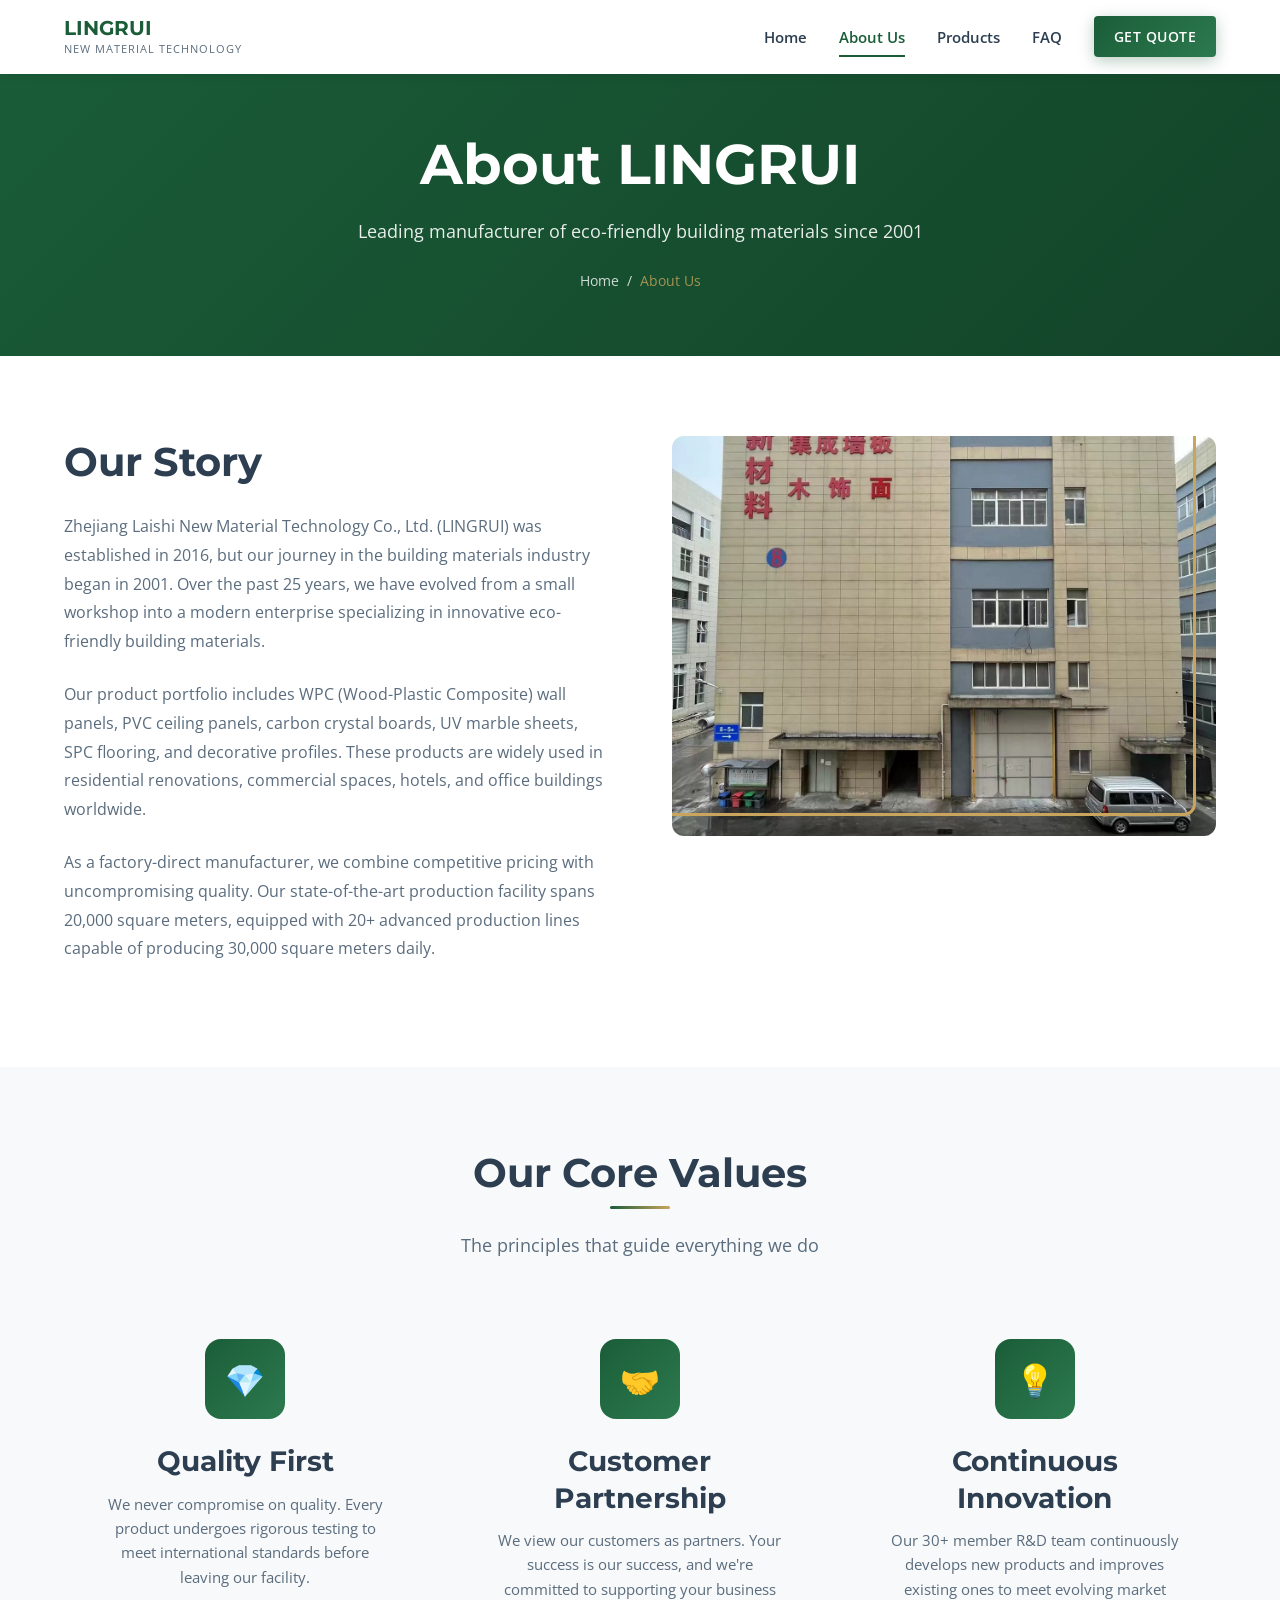
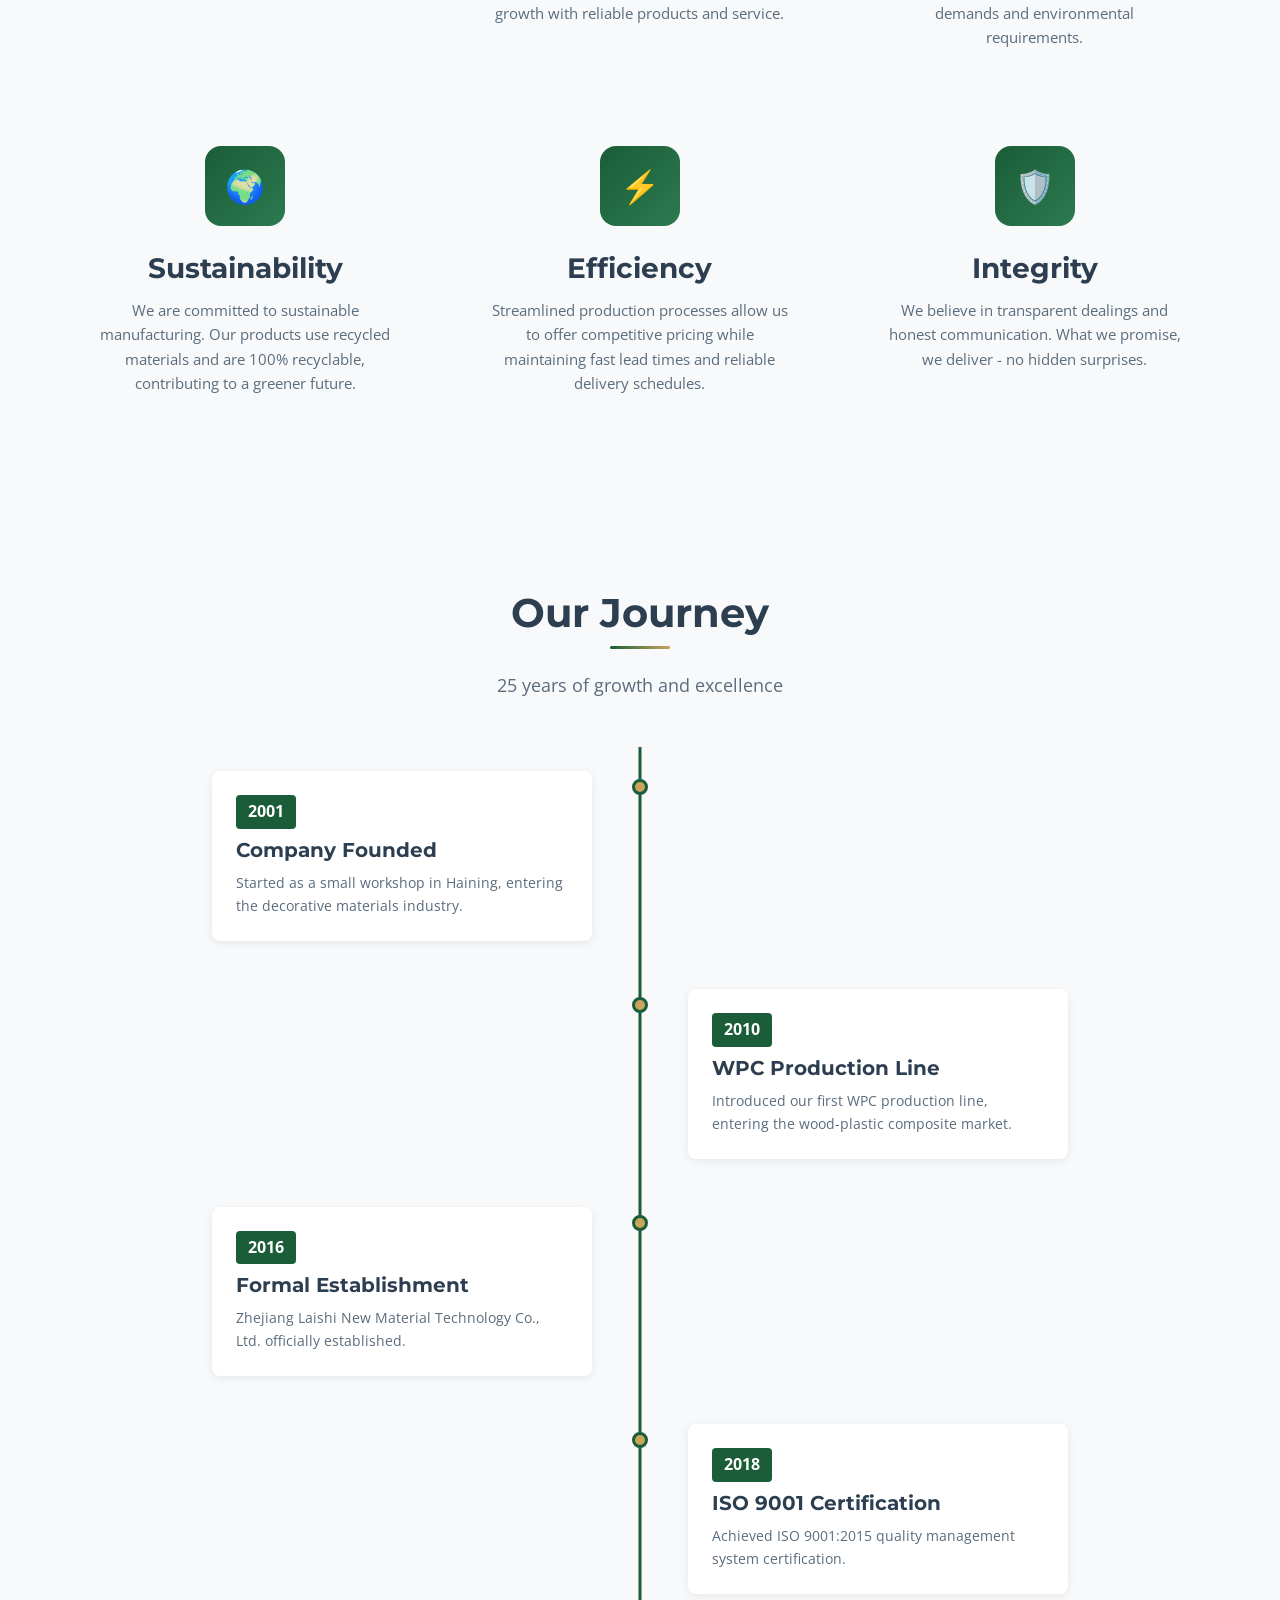
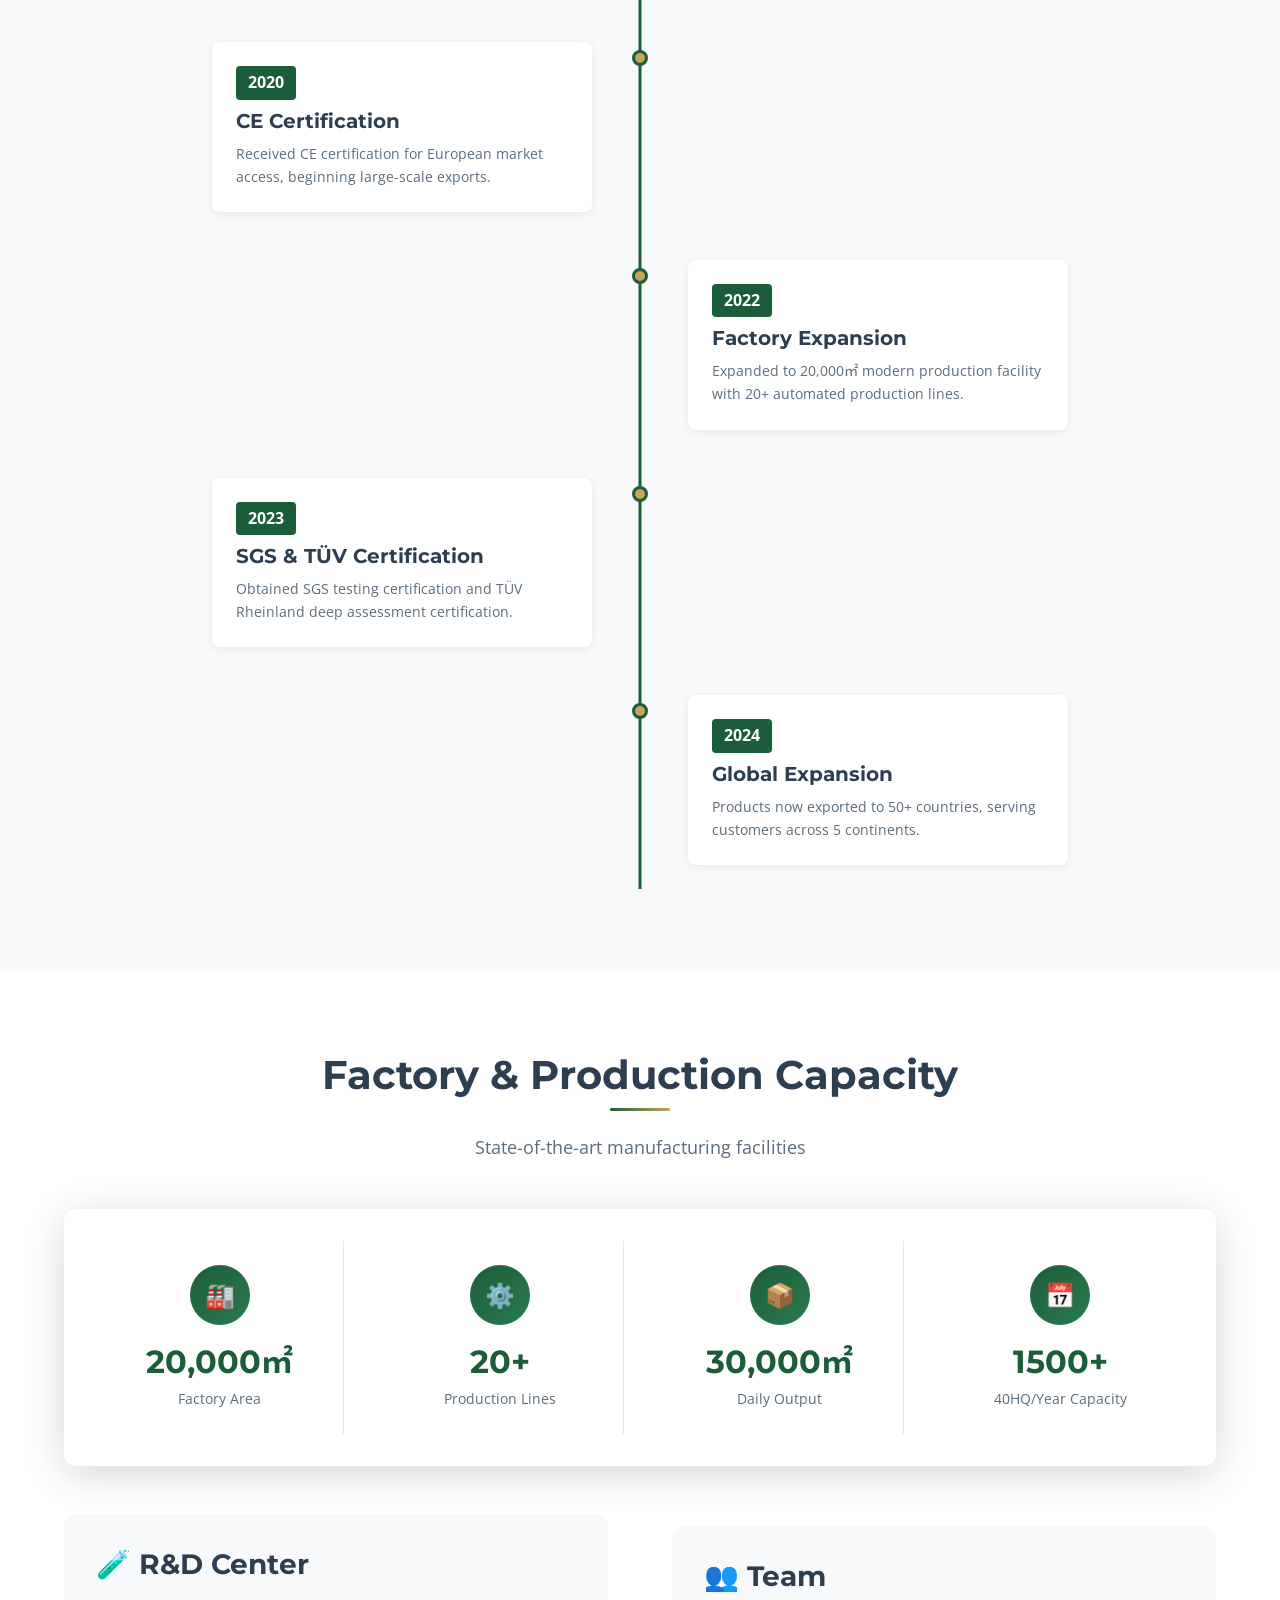
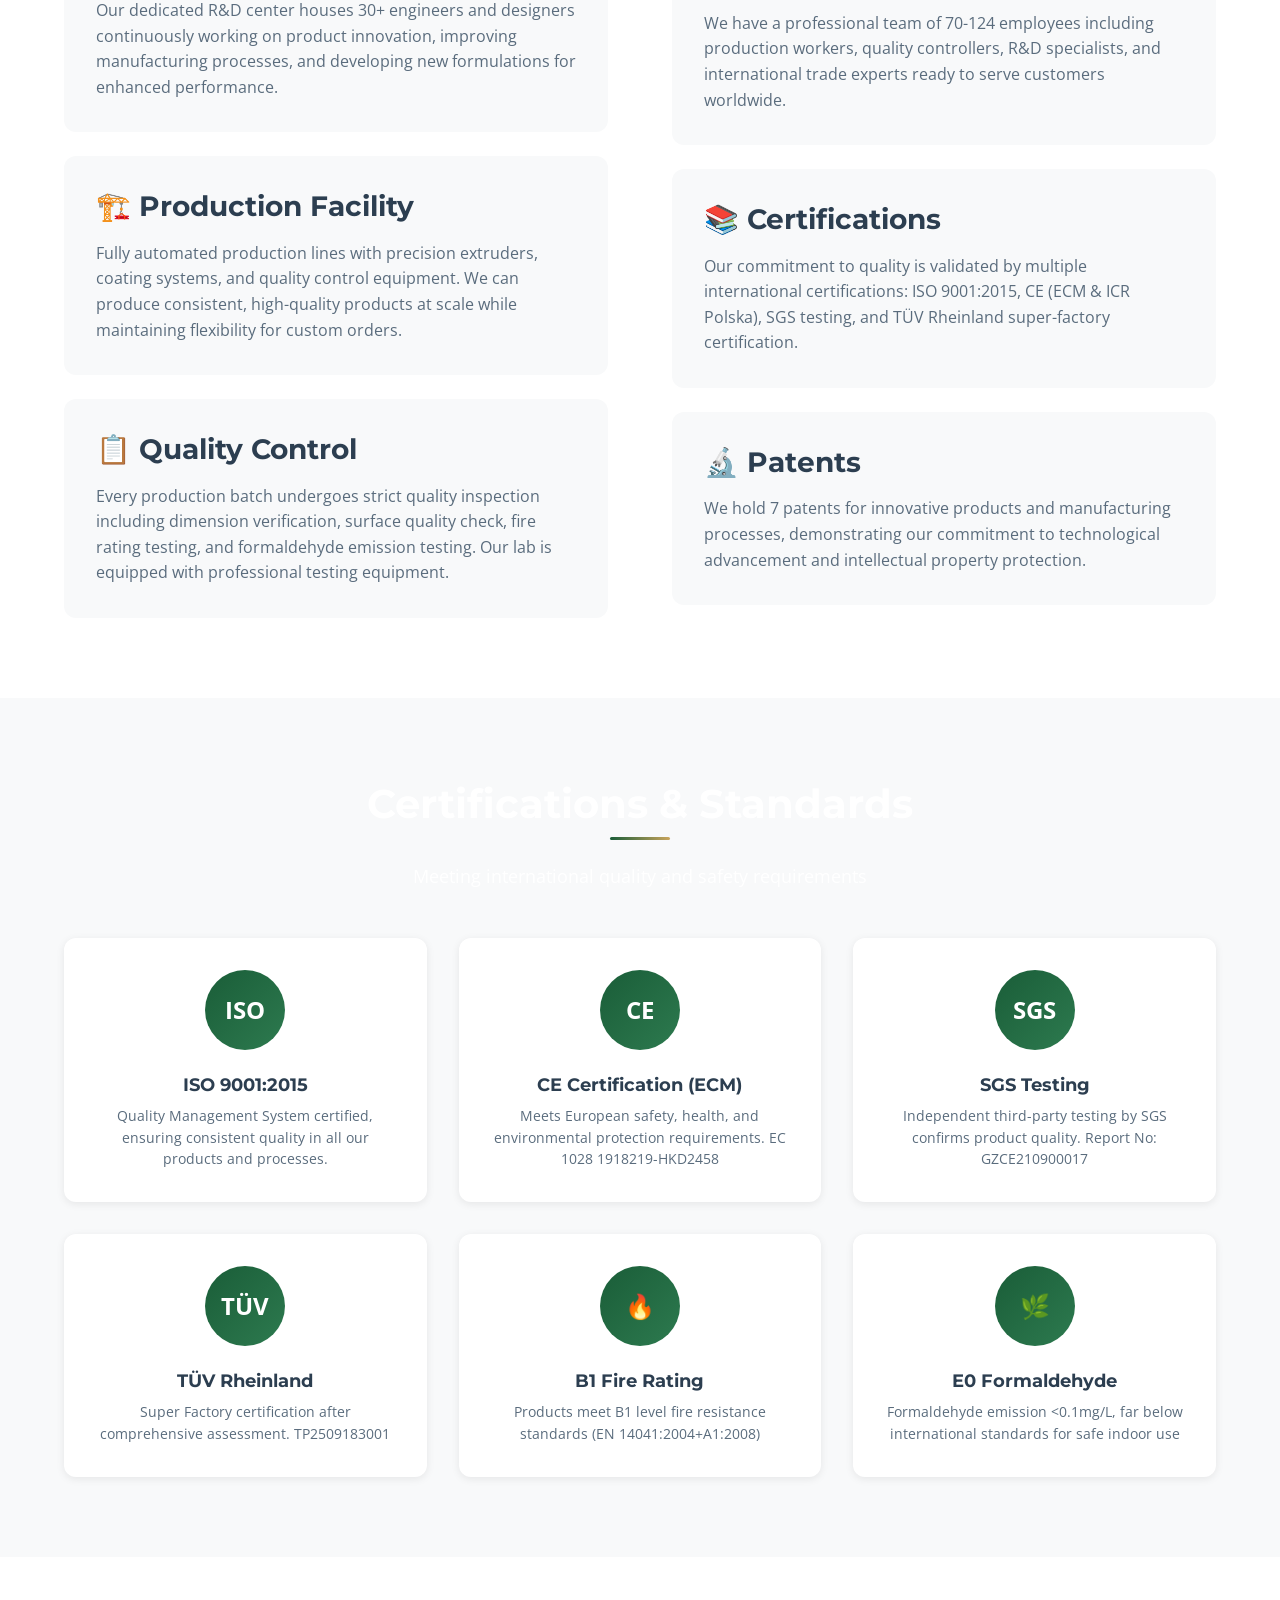
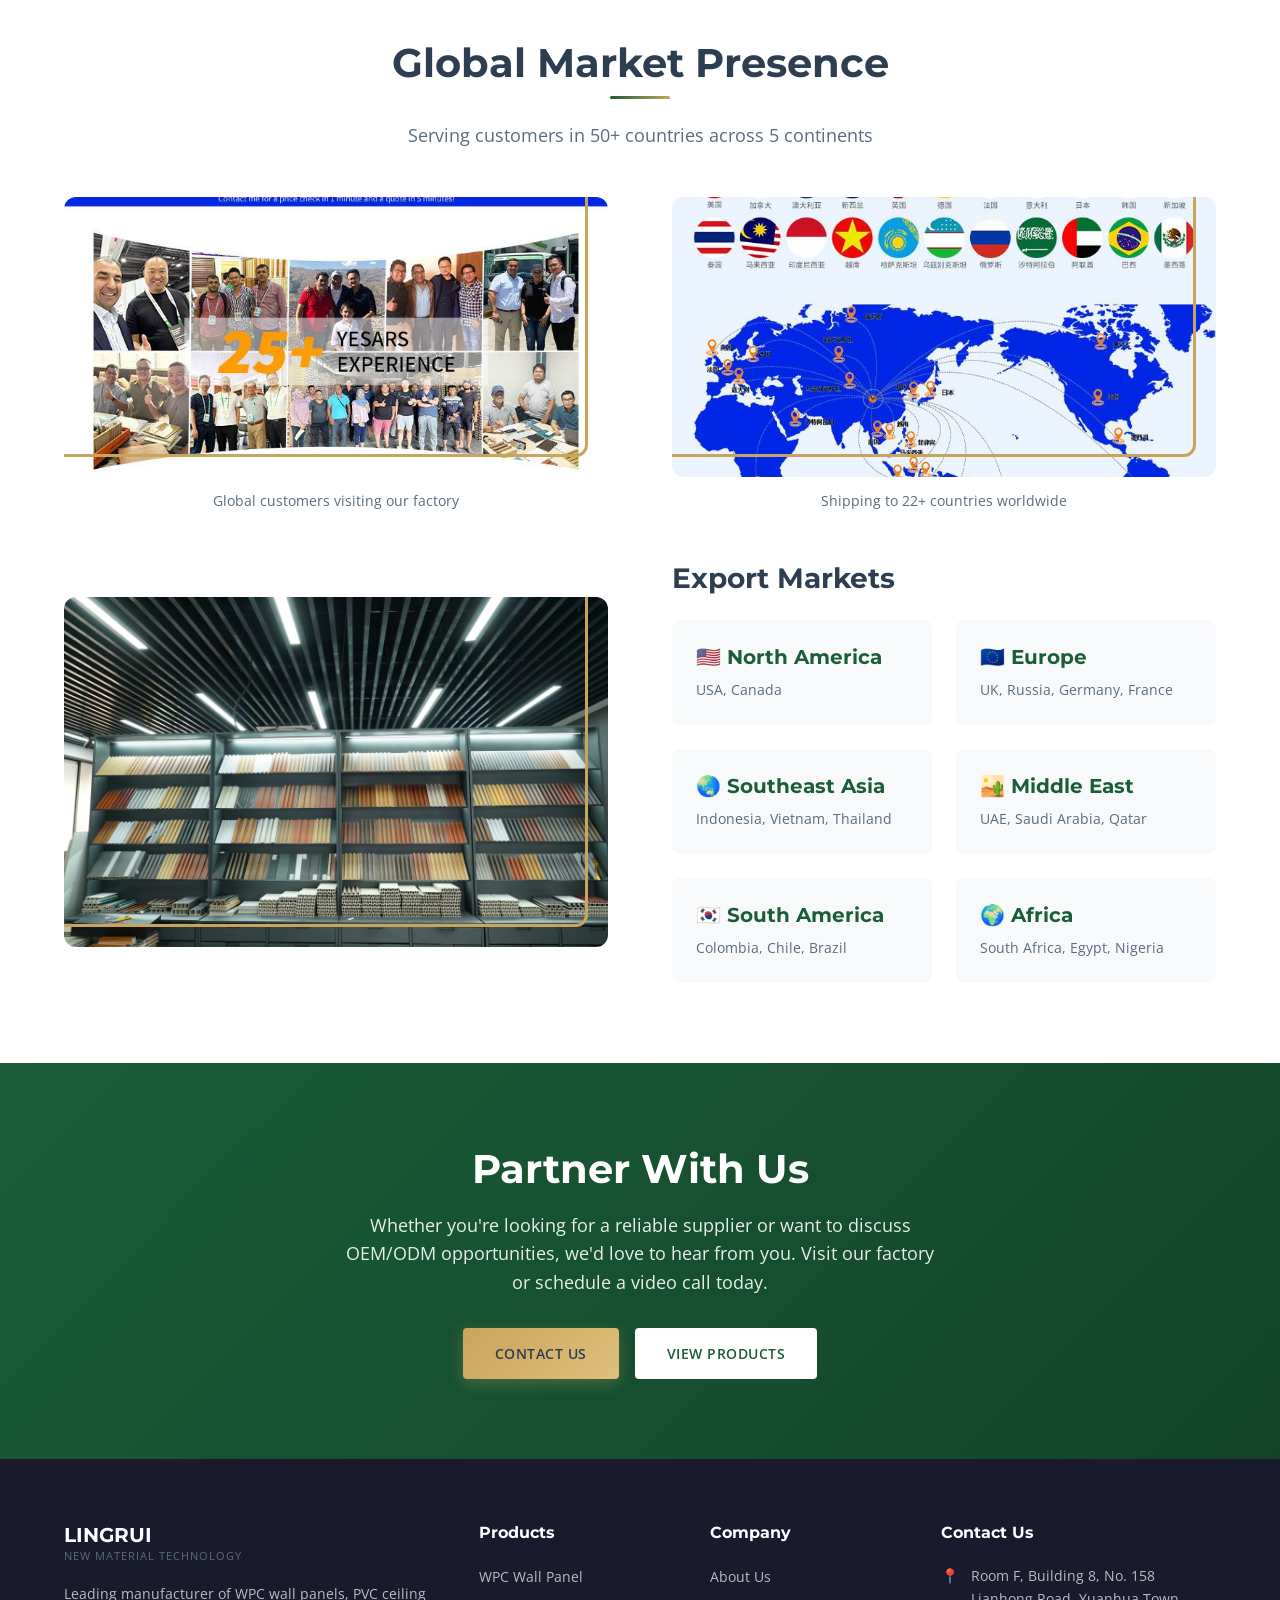
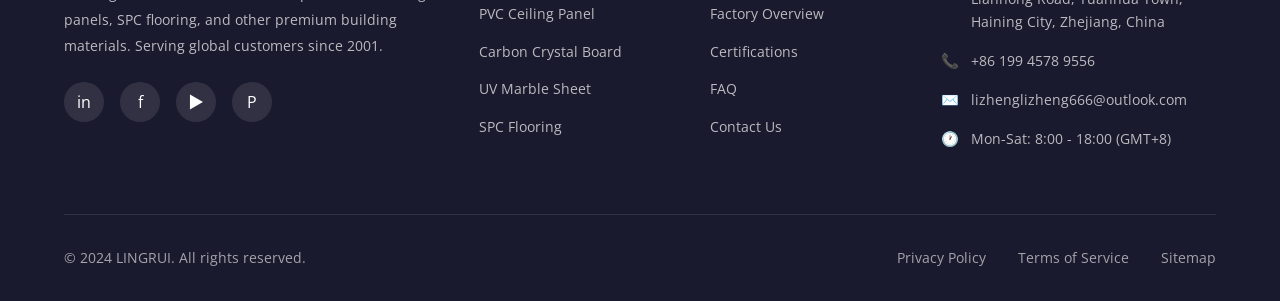
==== about.html @ 9b826552 "Initial commit - LINGRUI website" ====
<!DOCTYPE html>
<html lang="en">
<head>
  <meta charset="UTF-8">
  <meta name="viewport" content="width=device-width, initial-scale=1.0">
  
  <!-- SEO Meta Tags -->
  <title>About LINGRUI - WPC Panel Factory Since 2001 | Zhejiang Laishi</title>
  <meta name="description" content="Learn about LINGRUI (Zhejiang Laishi), a professional WPC panel manufacturer since 2001. 25 years experience, 20+ production lines, CE/ISO9001/SGS/TÜV certified factory in China.">
  <meta name="keywords" content="WPC panel manufacturer, PVC ceiling factory, China building material supplier, LINGRUI company profile, Zhejiang Laishi">
  
  <!-- Open Graph -->
  <meta property="og:title" content="About LINGRUI - WPC Panel Factory Since 2001">
  <meta property="og:description" content="Leading WPC wall panel manufacturer with 25 years of experience. Factory-certified with ISO9001, CE, SGS, and TÜV Rheinland.">
  <meta property="og:type" content="website">
  
  <!-- Favicon -->
  <link rel="icon" type="image/svg+xml" href="data:image/svg+xml,<svg xmlns='http://www.w3.org/2000/svg' viewBox='0 0 100 100'><text y='.9em' font-size='90'>🏭</text></svg>">
  
  <!-- Google Fonts -->
  <link rel="preconnect" href="https://fonts.googleapis.com">
  <link rel="preconnect" href="https://fonts.gstatic.com" crossorigin>
  <link href="https://fonts.googleapis.com/css2?family=Montserrat:wght@600;700;800&family=Open+Sans:wght@400;500;600&family=Noto+Sans+SC:wght@400;500;700&display=swap" rel="stylesheet">
  
  <!-- Stylesheet -->
  <link rel="stylesheet" href="css/style.css">
  
  <!-- Schema.org Structured Data -->
  <script type="application/ld+json">
  {
    "@context": "https://schema.org",
    "@type": "AboutPage",
    "mainEntity": {
      "@type": "Organization",
      "name": "LINGRUI - Zhejiang Laishi New Material Technology Co., Ltd.",
      "foundingDate": "2016",
      "foundingLocation": "Haining, Zhejiang, China",
      "description": "Leading manufacturer of WPC wall panels, PVC ceiling panels, SPC flooring, and eco-friendly building materials since 2001."
    }
  }
  </script>
</head>
<body>
  <!-- Header -->
  <header class="header">
    <div class="header-container">
      <a href="index.html" class="logo">
        <div class="logo-text">
          <span class="logo-name">LINGRUI</span>
          <span class="logo-tagline">New Material Technology</span>
        </div>
      </a>
      
      <nav class="nav-menu">
        <a href="index.html" class="nav-link">Home</a>
        <a href="about.html" class="nav-link active">About Us</a>
        <a href="products.html" class="nav-link">Products</a>
        <a href="faq.html" class="nav-link">FAQ</a>
        <a href="contact.html" class="btn btn-primary nav-cta">Get Quote</a>
      </nav>
      
      <button class="menu-toggle" aria-label="Toggle menu">
        <span></span>
        <span></span>
        <span></span>
      </button>
      
      <nav class="mobile-nav">
        <a href="index.html" class="nav-link">Home</a>
        <a href="about.html" class="nav-link active">About Us</a>
        <a href="products.html" class="nav-link">Products</a>
        <a href="faq.html" class="nav-link">FAQ</a>
        <a href="contact.html" class="nav-link">Contact Us</a>
      </nav>
    </div>
  </header>

  <!-- Page Header -->
  <section class="page-header">
    <div class="container">
      <h1>About LINGRUI</h1>
      <p>Leading manufacturer of eco-friendly building materials since 2001</p>
      <div class="breadcrumb">
        <a href="index.html">Home</a> / <span>About Us</span>
      </div>
    </div>
  </section>

  <!-- Company Overview -->
  <section class="about-section">
    <div class="container">
      <div class="about-full-grid">
        <div class="about-text">
          <h2>Our Story</h2>
          <p>
            Zhejiang Laishi New Material Technology Co., Ltd. (LINGRUI) was established in 2016, 
            but our journey in the building materials industry began in 2001. Over the past 25 years, 
            we have evolved from a small workshop into a modern enterprise specializing in innovative 
            eco-friendly building materials.
          </p>
          <p>
            Our product portfolio includes WPC (Wood-Plastic Composite) wall panels, PVC ceiling 
            panels, carbon crystal boards, UV marble sheets, SPC flooring, and decorative profiles. 
            These products are widely used in residential renovations, commercial spaces, hotels, 
            and office buildings worldwide.
          </p>
          <p>
            As a factory-direct manufacturer, we combine competitive pricing with uncompromising 
            quality. Our state-of-the-art production facility spans 20,000 square meters, equipped 
            with 20+ advanced production lines capable of producing 30,000 square meters daily.
          </p>
        </div>
        <div class="about-image" style="height: 400px;">
          <img src="images/factory-exterior.jpg" alt="LINGRUI Factory Exterior" loading="lazy">
        </div>
      </div>
    </div>
  </section>

  <!-- Core Values -->
  <section class="features-section" style="padding: 5rem 0; background: var(--bg-light);">
    <div class="container">
      <div class="section-title">
        <h2>Our Core Values</h2>
        <p>The principles that guide everything we do</p>
      </div>
      
      <div class="features-grid">
        <div class="feature-card">
          <div class="feature-icon">💎</div>
          <h3>Quality First</h3>
          <p>
            We never compromise on quality. Every product undergoes rigorous testing to meet 
            international standards before leaving our facility.
          </p>
        </div>
        
        <div class="feature-card">
          <div class="feature-icon">🤝</div>
          <h3>Customer Partnership</h3>
          <p>
            We view our customers as partners. Your success is our success, and we're committed 
            to supporting your business growth with reliable products and service.
          </p>
        </div>
        
        <div class="feature-card">
          <div class="feature-icon">💡</div>
          <h3>Continuous Innovation</h3>
          <p>
            Our 30+ member R&D team continuously develops new products and improves existing 
            ones to meet evolving market demands and environmental requirements.
          </p>
        </div>
        
        <div class="feature-card">
          <div class="feature-icon">🌍</div>
          <h3>Sustainability</h3>
          <p>
            We are committed to sustainable manufacturing. Our products use recycled materials 
            and are 100% recyclable, contributing to a greener future.
          </p>
        </div>
        
        <div class="feature-card">
          <div class="feature-icon">⚡</div>
          <h3>Efficiency</h3>
          <p>
            Streamlined production processes allow us to offer competitive pricing while 
            maintaining fast lead times and reliable delivery schedules.
          </p>
        </div>
        
        <div class="feature-card">
          <div class="feature-icon">🛡️</div>
          <h3>Integrity</h3>
          <p>
            We believe in transparent dealings and honest communication. What we promise, 
            we deliver - no hidden surprises.
          </p>
        </div>
      </div>
    </div>
  </section>

  <!-- Timeline / History -->
  <section class="timeline-section">
    <div class="container">
      <div class="section-title">
        <h2>Our Journey</h2>
        <p>25 years of growth and excellence</p>
      </div>
      
      <div class="timeline">
        <div class="timeline-item">
          <div class="timeline-content">
            <span class="timeline-year">2001</span>
            <h4>Company Founded</h4>
            <p>Started as a small workshop in Haining, entering the decorative materials industry.</p>
          </div>
          <div class="timeline-dot"></div>
        </div>
        
        <div class="timeline-item">
          <div class="timeline-content">
            <span class="timeline-year">2010</span>
            <h4>WPC Production Line</h4>
            <p>Introduced our first WPC production line, entering the wood-plastic composite market.</p>
          </div>
          <div class="timeline-dot"></div>
        </div>
        
        <div class="timeline-item">
          <div class="timeline-content">
            <span class="timeline-year">2016</span>
            <h4>Formal Establishment</h4>
            <p>Zhejiang Laishi New Material Technology Co., Ltd. officially established.</p>
          </div>
          <div class="timeline-dot"></div>
        </div>
        
        <div class="timeline-item">
          <div class="timeline-content">
            <span class="timeline-year">2018</span>
            <h4>ISO 9001 Certification</h4>
            <p>Achieved ISO 9001:2015 quality management system certification.</p>
          </div>
          <div class="timeline-dot"></div>
        </div>
        
        <div class="timeline-item">
          <div class="timeline-content">
            <span class="timeline-year">2020</span>
            <h4>CE Certification</h4>
            <p>Received CE certification for European market access, beginning large-scale exports.</p>
          </div>
          <div class="timeline-dot"></div>
        </div>
        
        <div class="timeline-item">
          <div class="timeline-content">
            <span class="timeline-year">2022</span>
            <h4>Factory Expansion</h4>
            <p>Expanded to 20,000㎡ modern production facility with 20+ automated production lines.</p>
          </div>
          <div class="timeline-dot"></div>
        </div>
        
        <div class="timeline-item">
          <div class="timeline-content">
            <span class="timeline-year">2023</span>
            <h4>SGS & TÜV Certification</h4>
            <p>Obtained SGS testing certification and TÜV Rheinland deep assessment certification.</p>
          </div>
          <div class="timeline-dot"></div>
        </div>
        
        <div class="timeline-item">
          <div class="timeline-content">
            <span class="timeline-year">2024</span>
            <h4>Global Expansion</h4>
            <p>Products now exported to 50+ countries, serving customers across 5 continents.</p>
          </div>
          <div class="timeline-dot"></div>
        </div>
      </div>
    </div>
  </section>

  <!-- Factory Strength -->
  <section class="about-section" id="factory">
    <div class="container">
      <div class="section-title">
        <h2>Factory & Production Capacity</h2>
        <p>State-of-the-art manufacturing facilities</p>
      </div>
      
      <div class="stats-grid" style="margin-bottom: 3rem;">
        <div class="stat-card">
          <div class="stat-icon">🏭</div>
          <h3>20,000㎡</h3>
          <p>Factory Area</p>
        </div>
        <div class="stat-card">
          <div class="stat-icon">⚙️</div>
          <h3>20+</h3>
          <p>Production Lines</p>
        </div>
        <div class="stat-card">
          <div class="stat-icon">📦</div>
          <h3>30,000㎡</h3>
          <p>Daily Output</p>
        </div>
        <div class="stat-card">
          <div class="stat-icon">📅</div>
          <h3>1500+</h3>
          <p>40HQ/Year Capacity</p>
        </div>
      </div>
      
      <div class="about-grid">
        <div style="display: grid; gap: 1.5rem;">
          <div style="background: var(--bg-light); padding: 2rem; border-radius: 12px;">
            <h3 style="margin-bottom: 1rem;">🧪 R&D Center</h3>
            <p style="color: var(--text-light);">
              Our dedicated R&D center houses 30+ engineers and designers continuously working 
              on product innovation, improving manufacturing processes, and developing new 
              formulations for enhanced performance.
            </p>
          </div>
          <div style="background: var(--bg-light); padding: 2rem; border-radius: 12px;">
            <h3 style="margin-bottom: 1rem;">🏗️ Production Facility</h3>
            <p style="color: var(--text-light);">
              Fully automated production lines with precision extruders, coating systems, and 
              quality control equipment. We can produce consistent, high-quality products at 
              scale while maintaining flexibility for custom orders.
            </p>
          </div>
          <div style="background: var(--bg-light); padding: 2rem; border-radius: 12px;">
            <h3 style="margin-bottom: 1rem;">📋 Quality Control</h3>
            <p style="color: var(--text-light);">
              Every production batch undergoes strict quality inspection including dimension 
              verification, surface quality check, fire rating testing, and formaldehyde 
              emission testing. Our lab is equipped with professional testing equipment.
            </p>
          </div>
        </div>
        <div style="display: grid; gap: 1.5rem;">
          <div style="background: var(--bg-light); padding: 2rem; border-radius: 12px;">
            <h3 style="margin-bottom: 1rem;">👥 Team</h3>
            <p style="color: var(--text-light);">
              We have a professional team of 70-124 employees including production workers, 
              quality controllers, R&D specialists, and international trade experts ready 
              to serve customers worldwide.
            </p>
          </div>
          <div style="background: var(--bg-light); padding: 2rem; border-radius: 12px;">
            <h3 style="margin-bottom: 1rem;">📚 Certifications</h3>
            <p style="color: var(--text-light);">
              Our commitment to quality is validated by multiple international certifications: 
              ISO 9001:2015, CE (ECM & ICR Polska), SGS testing, and TÜV Rheinland 
              super-factory certification.
            </p>
          </div>
          <div style="background: var(--bg-light); padding: 2rem; border-radius: 12px;">
            <h3 style="margin-bottom: 1rem;">🔬 Patents</h3>
            <p style="color: var(--text-light);">
              We hold 7 patents for innovative products and manufacturing processes, 
              demonstrating our commitment to technological advancement and intellectual 
              property protection.
            </p>
          </div>
        </div>
      </div>
    </div>
  </section>

  <!-- Certifications -->
  <section class="certifications-section" id="certifications" style="background: var(--bg-light);">
    <div class="container">
      <div class="section-title">
        <h2>Certifications & Standards</h2>
        <p>Meeting international quality and safety requirements</p>
      </div>
      
      <div class="certifications-grid">
        <div class="cert-card">
          <div class="cert-card-icon">ISO</div>
          <h3>ISO 9001:2015</h3>
          <p>Quality Management System certified, ensuring consistent quality in all our products and processes.</p>
        </div>
        
        <div class="cert-card">
          <div class="cert-card-icon">CE</div>
          <h3>CE Certification (ECM)</h3>
          <p>Meets European safety, health, and environmental protection requirements. EC 1028 1918219-HKD2458</p>
        </div>
        
        <div class="cert-card">
          <div class="cert-card-icon">SGS</div>
          <h3>SGS Testing</h3>
          <p>Independent third-party testing by SGS confirms product quality. Report No: GZCE210900017</p>
        </div>
        
        <div class="cert-card">
          <div class="cert-card-icon">TÜV</div>
          <h3>TÜV Rheinland</h3>
          <p>Super Factory certification after comprehensive assessment. TP2509183001</p>
        </div>
        
        <div class="cert-card">
          <div class="cert-card-icon">🔥</div>
          <h3>B1 Fire Rating</h3>
          <p>Products meet B1 level fire resistance standards (EN 14041:2004+A1:2008)</p>
        </div>
        
        <div class="cert-card">
          <div class="cert-card-icon">🌿</div>
          <h3>E0 Formaldehyde</h3>
          <p>Formaldehyde emission <0.1mg/L, far below international standards for safe indoor use</p>
        </div>
      </div>
    </div>
  </section>

  <!-- Global Reach -->
  <section class="features-section">
    <div class="container">
      <div class="section-title">
        <h2>Global Market Presence</h2>
        <p>Serving customers in 50+ countries across 5 continents</p>
      </div>
      
      <div class="about-grid" style="margin-bottom: 3rem;">
        <!-- Customer Photos -->
        <div>
          <div class="about-image" style="height: 280px; overflow: hidden; border-radius: 12px;">
            <img src="images/customer-photos.jpg" alt="LINGRUI Customer Visit" loading="lazy" style="width: 100%; height: 100%; object-fit: cover;">
          </div>
          <p style="text-align: center; margin-top: 0.75rem; color: var(--text-light); font-size: 0.9rem;">Global customers visiting our factory</p>
        </div>
        <!-- Global Shipping Map -->
        <div>
          <div class="about-image" style="height: 280px; overflow: hidden; border-radius: 12px;">
            <img src="images/global-shipping.jpg" alt="LINGRUI Global Shipping Routes" loading="lazy" style="width: 100%; height: 100%; object-fit: cover;">
          </div>
          <p style="text-align: center; margin-top: 0.75rem; color: var(--text-light); font-size: 0.9rem;">Shipping to 22+ countries worldwide</p>
        </div>
      </div>
      
      <div class="about-grid">
        <div class="about-image" style="height: 350px; background: linear-gradient(135deg, #1a5d38, #2d7a4f);">
          <img src="images/showroom-1.jpg" alt="LINGRUI Product Showroom" loading="lazy">
        </div>
        <div>
          <h3 style="margin-bottom: 1.5rem;">Export Markets</h3>
          <div style="display: grid; grid-template-columns: 1fr 1fr; gap: 1.5rem;">
            <div style="padding: 1.5rem; background: var(--bg-light); border-radius: 8px;">
              <h4 style="color: var(--primary-color); margin-bottom: 0.5rem;">🇺🇸 North America</h4>
              <p style="color: var(--text-light); font-size: 0.9rem;">USA, Canada</p>
            </div>
            <div style="padding: 1.5rem; background: var(--bg-light); border-radius: 8px;">
              <h4 style="color: var(--primary-color); margin-bottom: 0.5rem;">🇪🇺 Europe</h4>
              <p style="color: var(--text-light); font-size: 0.9rem;">UK, Russia, Germany, France</p>
            </div>
            <div style="padding: 1.5rem; background: var(--bg-light); border-radius: 8px;">
              <h4 style="color: var(--primary-color); margin-bottom: 0.5rem;">🌏 Southeast Asia</h4>
              <p style="color: var(--text-light); font-size: 0.9rem;">Indonesia, Vietnam, Thailand</p>
            </div>
            <div style="padding: 1.5rem; background: var(--bg-light); border-radius: 8px;">
              <h4 style="color: var(--primary-color); margin-bottom: 0.5rem;">🏜️ Middle East</h4>
              <p style="color: var(--text-light); font-size: 0.9rem;">UAE, Saudi Arabia, Qatar</p>
            </div>
            <div style="padding: 1.5rem; background: var(--bg-light); border-radius: 8px;">
              <h4 style="color: var(--primary-color); margin-bottom: 0.5rem;">🇰🇷 South America</h4>
              <p style="color: var(--text-light); font-size: 0.9rem;">Colombia, Chile, Brazil</p>
            </div>
            <div style="padding: 1.5rem; background: var(--bg-light); border-radius: 8px;">
              <h4 style="color: var(--primary-color); margin-bottom: 0.5rem;">🌍 Africa</h4>
              <p style="color: var(--text-light); font-size: 0.9rem;">South Africa, Egypt, Nigeria</p>
            </div>
          </div>
        </div>
      </div>
    </div>
  </section>

  <!-- CTA Section -->
  <section class="cta-section">
    <div class="container">
      <h2>Partner With Us</h2>
      <p>
        Whether you're looking for a reliable supplier or want to discuss OEM/ODM opportunities, 
        we'd love to hear from you. Visit our factory or schedule a video call today.
      </p>
      <div class="cta-buttons">
        <a href="contact.html" class="btn btn-accent">Contact Us</a>
        <a href="products.html" class="btn btn-white">View Products</a>
      </div>
    </div>
  </section>

  <!-- Footer -->
  <footer class="footer">
    <div class="container">
      <div class="footer-grid">
        <div class="footer-brand">
          <a href="index.html" class="logo">
            <div class="logo-text">
              <span class="logo-name">LINGRUI</span>
              <span class="logo-tagline">New Material Technology</span>
            </div>
          </a>
          <p>
            Leading manufacturer of WPC wall panels, PVC ceiling panels, SPC flooring, 
            and other premium building materials. Serving global customers since 2001.
          </p>
          <div class="footer-social">
            <a href="#" aria-label="LinkedIn">in</a>
            <a href="#" aria-label="Facebook">f</a>
            <a href="#" aria-label="YouTube">▶</a>
            <a href="#" aria-label="Pinterest">P</a>
          </div>
        </div>
        
        <div class="footer-column">
          <h4>Products</h4>
          <ul class="footer-links">
            <li><a href="products.html#wpc">WPC Wall Panel</a></li>
            <li><a href="products.html#pvc">PVC Ceiling Panel</a></li>
            <li><a href="products.html#carbon">Carbon Crystal Board</a></li>
            <li><a href="products.html#uv">UV Marble Sheet</a></li>
            <li><a href="products.html#spc">SPC Flooring</a></li>
          </ul>
        </div>
        
        <div class="footer-column">
          <h4>Company</h4>
          <ul class="footer-links">
            <li><a href="about.html">About Us</a></li>
            <li><a href="about.html#factory">Factory Overview</a></li>
            <li><a href="about.html#certifications">Certifications</a></li>
            <li><a href="faq.html">FAQ</a></li>
            <li><a href="contact.html">Contact Us</a></li>
          </ul>
        </div>
        
        <div class="footer-column">
          <h4>Contact Us</h4>
          <div class="footer-contact-item">
            <span>📍</span>
            <span>Room F, Building 8, No. 158 Lianhong Road, Yuanhua Town, Haining City, Zhejiang, China</span>
          </div>
          <div class="footer-contact-item">
            <span>📞</span>
            <span>+86 199 4578 9556</span>
          </div>
          <div class="footer-contact-item">
            <span>✉️</span>
            <span>lizhenglizheng666@outlook.com</span>
          </div>
          <div class="footer-contact-item">
            <span>🕐</span>
            <span>Mon-Sat: 8:00 - 18:00 (GMT+8)</span>
          </div>
        </div>
      </div>
      
      <div class="footer-bottom">
        <p>© 2024 LINGRUI. All rights reserved.</p>
        <div class="footer-bottom-links">
          <a href="#">Privacy Policy</a>
          <a href="#">Terms of Service</a>
          <a href="#">Sitemap</a>
        </div>
      </div>
    </div>
  </footer>

  <!-- JavaScript -->
  <script src="js/main.js"></script>
</body>
</html>
---- css/style.css ----
/* ========================================
   LINGRUI - Zhejiang Laishi New Material
   Official Website Stylesheet
   ======================================== */

/* CSS Variables */
:root {
  --primary-color: #1a5d38;
  --primary-dark: #134429;
  --primary-light: #2d7a4f;
  --accent-color: #c9a45c;
  --accent-light: #dfc07a;
  --text-dark: #2c3e50;
  --text-light: #5a6c7d;
  --text-white: #ffffff;
  --bg-light: #f8f9fa;
  --bg-white: #ffffff;
  --bg-dark: #1a1a2e;
  --border-color: #e1e8ed;
  --shadow-sm: 0 2px 8px rgba(0,0,0,0.08);
  --shadow-md: 0 4px 20px rgba(0,0,0,0.12);
  --shadow-lg: 0 8px 40px rgba(0,0,0,0.16);
  --transition-fast: 0.2s ease;
  --transition-normal: 0.3s ease;
  --container-max: 1200px;
  --font-heading: 'Montserrat', 'Noto Sans SC', sans-serif;
  --font-body: 'Open Sans', 'Noto Sans SC', sans-serif;
}

/* Reset & Base */
*, *::before, *::after {
  box-sizing: border-box;
  margin: 0;
  padding: 0;
}

html {
  scroll-behavior: smooth;
  font-size: 16px;
}

body {
  font-family: var(--font-body);
  font-size: 1rem;
  line-height: 1.6;
  color: var(--text-dark);
  background-color: var(--bg-white);
  overflow-x: hidden;
}

img {
  max-width: 100%;
  height: auto;
  display: block;
}

a {
  text-decoration: none;
  color: inherit;
  transition: var(--transition-fast);
}

ul, ol {
  list-style: none;
}

button, input, textarea, select {
  font-family: inherit;
  font-size: inherit;
}

/* Container */
.container {
  width: 100%;
  max-width: var(--container-max);
  margin: 0 auto;
  padding: 0 1.5rem;
}

/* Typography */
h1, h2, h3, h4, h5, h6 {
  font-family: var(--font-heading);
  font-weight: 700;
  line-height: 1.3;
  color: var(--text-dark);
}

h1 { font-size: clamp(2rem, 5vw, 3.5rem); }
h2 { font-size: clamp(1.75rem, 4vw, 2.5rem); }
h3 { font-size: clamp(1.25rem, 3vw, 1.75rem); }
h4 { font-size: 1.25rem; }

.section-title {
  text-align: center;
  margin-bottom: 3rem;
}

.section-title h2 {
  margin-bottom: 1rem;
  position: relative;
  display: inline-block;
}

.section-title h2::after {
  content: '';
  position: absolute;
  bottom: -10px;
  left: 50%;
  transform: translateX(-50%);
  width: 60px;
  height: 3px;
  background: linear-gradient(90deg, var(--primary-color), var(--accent-color));
  border-radius: 2px;
}

.section-title p {
  color: var(--text-light);
  font-size: 1.1rem;
  max-width: 600px;
  margin: 1rem auto 0;
}

/* Buttons */
.btn {
  display: inline-flex;
  align-items: center;
  justify-content: center;
  gap: 0.5rem;
  padding: 0.875rem 2rem;
  font-weight: 600;
  border: none;
  border-radius: 4px;
  cursor: pointer;
  transition: var(--transition-normal);
  text-transform: uppercase;
  letter-spacing: 0.5px;
  font-size: 0.9rem;
}

.btn-primary {
  background: linear-gradient(135deg, var(--primary-color), var(--primary-light));
  color: var(--text-white);
  box-shadow: 0 4px 15px rgba(26, 93, 56, 0.3);
}

.btn-primary:hover {
  background: linear-gradient(135deg, var(--primary-dark), var(--primary-color));
  transform: translateY(-2px);
  box-shadow: 0 6px 20px rgba(26, 93, 56, 0.4);
}

.btn-accent {
  background: linear-gradient(135deg, var(--accent-color), var(--accent-light));
  color: var(--text-dark);
  box-shadow: 0 4px 15px rgba(201, 164, 92, 0.3);
}

.btn-accent:hover {
  transform: translateY(-2px);
  box-shadow: 0 6px 20px rgba(201, 164, 92, 0.4);
}

.btn-outline {
  background: transparent;
  border: 2px solid var(--primary-color);
  color: var(--primary-color);
}

.btn-outline:hover {
  background: var(--primary-color);
  color: var(--text-white);
}

.btn-white {
  background: var(--text-white);
  color: var(--primary-color);
}

.btn-white:hover {
  background: var(--bg-light);
  transform: translateY(-2px);
}

/* Header & Navigation */
.header {
  position: fixed;
  top: 0;
  left: 0;
  right: 0;
  background: var(--bg-white);
  box-shadow: var(--shadow-sm);
  z-index: 1000;
  transition: var(--transition-normal);
}

.header.scrolled {
  box-shadow: var(--shadow-md);
}

.header-container {
  display: flex;
  align-items: center;
  justify-content: space-between;
  padding: 1rem 1.5rem;
  max-width: var(--container-max);
  margin: 0 auto;
}

.logo {
  display: flex;
  align-items: center;
  gap: 0.75rem;
}

.logo img {
  height: 45px;
  width: auto;
}

.logo-text {
  display: flex;
  flex-direction: column;
}

.logo-name {
  font-family: var(--font-heading);
  font-size: 1.25rem;
  font-weight: 700;
  color: var(--primary-color);
  line-height: 1.2;
}

.logo-tagline {
  font-size: 0.7rem;
  color: var(--text-light);
  text-transform: uppercase;
  letter-spacing: 1px;
}

.nav-menu {
  display: flex;
  align-items: center;
  gap: 2rem;
}

.nav-link {
  font-weight: 600;
  font-size: 0.95rem;
  color: var(--text-dark);
  padding: 0.5rem 0;
  position: relative;
}

.nav-link::after {
  content: '';
  position: absolute;
  bottom: 0;
  left: 0;
  width: 0;
  height: 2px;
  background: var(--primary-color);
  transition: var(--transition-normal);
}

.nav-link:hover::after,
.nav-link.active::after {
  width: 100%;
}

.nav-link:hover,
.nav-link.active {
  color: var(--primary-color);
}

.nav-cta {
  padding: 0.6rem 1.25rem;
  font-size: 0.85rem;
}

/* Mobile Menu */
.menu-toggle {
  display: none;
  flex-direction: column;
  gap: 5px;
  padding: 0.5rem;
  background: none;
  border: none;
  cursor: pointer;
}

.menu-toggle span {
  display: block;
  width: 25px;
  height: 2px;
  background: var(--text-dark);
  transition: var(--transition-fast);
}

.mobile-nav {
  display: none;
  position: absolute;
  top: 100%;
  left: 0;
  right: 0;
  background: var(--bg-white);
  box-shadow: var(--shadow-md);
  padding: 1rem;
}

.mobile-nav.active {
  display: block;
}

.mobile-nav .nav-link {
  display: block;
  padding: 0.75rem 1rem;
  border-bottom: 1px solid var(--border-color);
}

/* Hero Section */
.hero {
  position: relative;
  min-height: 100vh;
  display: flex;
  align-items: center;
  background: linear-gradient(135deg, var(--primary-dark) 0%, var(--primary-color) 50%, var(--primary-light) 100%);
  overflow: hidden;
  padding-top: 80px;
}

.hero-bg {
  position: absolute;
  top: 0;
  left: 0;
  right: 0;
  bottom: 0;
  background: url('data:image/svg+xml,<svg xmlns="http://www.w3.org/2000/svg" viewBox="0 0 100 100"><defs><pattern id="grid" width="10" height="10" patternUnits="userSpaceOnUse"><path d="M 10 0 L 0 0 0 10" fill="none" stroke="rgba(255,255,255,0.05)" stroke-width="0.5"/></pattern></defs><rect fill="url(%23grid)" width="100" height="100"/></svg>');
  opacity: 0.5;
}

.hero-content {
  position: relative;
  z-index: 1;
  max-width: 700px;
  color: var(--text-white);
}

.hero-badge {
  display: inline-flex;
  align-items: center;
  gap: 0.5rem;
  background: rgba(255,255,255,0.15);
  backdrop-filter: blur(10px);
  padding: 0.5rem 1rem;
  border-radius: 50px;
  font-size: 0.85rem;
  margin-bottom: 1.5rem;
}

.hero h1 {
  color: var(--text-white);
  margin-bottom: 1.5rem;
  text-shadow: 0 2px 10px rgba(0,0,0,0.2);
}

.hero-subtitle {
  font-size: 1.25rem;
  opacity: 0.9;
  margin-bottom: 2rem;
  line-height: 1.8;
}

.hero-buttons {
  display: flex;
  flex-wrap: wrap;
  gap: 1rem;
  margin-bottom: 3rem;
}

.hero-stats {
  display: flex;
  flex-wrap: wrap;
  gap: 2rem;
}

.stat-item {
  text-align: center;
}

.stat-number {
  font-family: var(--font-heading);
  font-size: 2.5rem;
  font-weight: 700;
  color: var(--accent-color);
  line-height: 1;
}

.stat-label {
  font-size: 0.85rem;
  opacity: 0.8;
  margin-top: 0.25rem;
}

.hero-image {
  position: absolute;
  right: -5%;
  bottom: 0;
  width: 50%;
  max-width: 700px;
  opacity: 0.9;
}

.hero-image img {
  width: 100%;
  height: auto;
}

/* Stats Section */
.stats-section {
  background: var(--bg-white);
  padding: 4rem 0;
  margin-top: -80px;
  position: relative;
  z-index: 2;
}

.stats-grid {
  display: grid;
  grid-template-columns: repeat(4, 1fr);
  gap: 2rem;
  background: var(--bg-white);
  border-radius: 12px;
  box-shadow: var(--shadow-lg);
  padding: 2rem;
}

.stat-card {
  text-align: center;
  padding: 1.5rem;
  border-right: 1px solid var(--border-color);
}

.stat-card:last-child {
  border-right: none;
}

.stat-icon {
  width: 60px;
  height: 60px;
  margin: 0 auto 1rem;
  background: linear-gradient(135deg, var(--primary-color), var(--primary-light));
  border-radius: 50%;
  display: flex;
  align-items: center;
  justify-content: center;
  color: var(--text-white);
  font-size: 1.5rem;
}

.stat-card h3 {
  font-size: 2rem;
  color: var(--primary-color);
  margin-bottom: 0.25rem;
}

.stat-card p {
  color: var(--text-light);
  font-size: 0.9rem;
}

/* Products Section */
.products-section {
  padding: 5rem 0;
  background: var(--bg-light);
}

.products-grid {
  display: grid;
  grid-template-columns: repeat(3, 1fr);
  gap: 2rem;
}

.product-card {
  background: var(--bg-white);
  border-radius: 12px;
  overflow: hidden;
  box-shadow: var(--shadow-sm);
  transition: var(--transition-normal);
}

.product-card:hover {
  transform: translateY(-8px);
  box-shadow: var(--shadow-lg);
}

.product-image {
  position: relative;
  height: 220px;
  background: linear-gradient(135deg, var(--primary-light), var(--primary-color));
  overflow: hidden;
}

.product-image img {
  width: 100%;
  height: 100%;
  object-fit: cover;
  object-position: center;
}

.product-image-placeholder {
  width: 100%;
  height: 100%;
  display: flex;
  align-items: center;
  justify-content: center;
  color: var(--text-white);
  font-size: 3rem;
  opacity: 0.6;
}

.product-badge {
  position: absolute;
  top: 1rem;
  left: 1rem;
  background: var(--accent-color);
  color: var(--text-dark);
  padding: 0.25rem 0.75rem;
  border-radius: 4px;
  font-size: 0.75rem;
  font-weight: 600;
}

.product-content {
  padding: 1.5rem;
}

.product-content h3 {
  font-size: 1.25rem;
  margin-bottom: 0.5rem;
}

.product-content p {
  color: var(--text-light);
  font-size: 0.9rem;
  margin-bottom: 1rem;
}

.product-features {
  display: flex;
  flex-wrap: wrap;
  gap: 0.5rem;
  margin-bottom: 1rem;
}

.product-feature {
  background: var(--bg-light);
  padding: 0.25rem 0.5rem;
  border-radius: 4px;
  font-size: 0.75rem;
  color: var(--text-light);
}

/* Features Section */
.features-section {
  padding: 5rem 0;
  background: var(--bg-white);
}

.features-grid {
  display: grid;
  grid-template-columns: repeat(3, 1fr);
  gap: 2rem;
}

.feature-card {
  text-align: center;
  padding: 2rem;
  border-radius: 12px;
  background: var(--bg-light);
  transition: var(--transition-normal);
}

.feature-card:hover {
  background: var(--bg-white);
  box-shadow: var(--shadow-md);
  transform: translateY(-5px);
}

.feature-icon {
  width: 80px;
  height: 80px;
  margin: 0 auto 1.5rem;
  background: linear-gradient(135deg, var(--primary-color), var(--primary-light));
  border-radius: 16px;
  display: flex;
  align-items: center;
  justify-content: center;
  color: var(--text-white);
  font-size: 2rem;
  transition: var(--transition-normal);
}

.feature-card:hover .feature-icon {
  transform: rotateY(180deg);
}

.feature-card h3 {
  margin-bottom: 0.75rem;
}

.feature-card p {
  color: var(--text-light);
  font-size: 0.95rem;
}

/* Certifications Section */
.certifications-section {
  padding: 5rem 0;
  background: var(--bg-dark);
  color: var(--text-white);
}

.certifications-section .section-title h2,
.certifications-section .section-title p {
  color: var(--text-white);
}

.certifications-grid {
  display: flex;
  flex-wrap: wrap;
  justify-content: center;
  gap: 3rem;
  margin-top: 2rem;
}

.cert-item {
  text-align: center;
  width: 150px;
}

.cert-logo {
  width: 100px;
  height: 100px;
  margin: 0 auto 1rem;
  background: rgba(255,255,255,0.1);
  border-radius: 50%;
  display: flex;
  align-items: center;
  justify-content: center;
  font-weight: 700;
  font-size: 0.8rem;
  color: var(--accent-color);
  border: 2px solid var(--accent-color);
}

.cert-item span {
  font-size: 0.9rem;
  color: rgba(255,255,255,0.8);
}

/* About Preview Section */
.about-preview {
  padding: 5rem 0;
  background: var(--bg-light);
}

.about-grid {
  display: grid;
  grid-template-columns: 1fr 1fr;
  gap: 4rem;
  align-items: center;
}

.about-image {
  position: relative;
  height: 450px;
  background: linear-gradient(135deg, var(--primary-light), var(--primary-color));
  border-radius: 12px;
  overflow: hidden;
  display: flex;
  align-items: center;
  justify-content: center;
  color: var(--text-white);
  font-size: 5rem;
}

.about-image img {
  width: 100%;
  height: 100%;
  object-fit: cover;
  object-position: center;
}

.about-image::before {
  content: '';
  position: absolute;
  top: -20px;
  left: -20px;
  right: 20px;
  bottom: 20px;
  border: 3px solid var(--accent-color);
  border-radius: 12px;
  z-index: 1;
}

.about-content h2 {
  margin-bottom: 1.5rem;
}

.about-content p {
  color: var(--text-light);
  margin-bottom: 1.5rem;
  line-height: 1.8;
}

.about-list {
  margin-bottom: 2rem;
}

.about-list li {
  display: flex;
  align-items: center;
  gap: 0.75rem;
  padding: 0.5rem 0;
  color: var(--text-dark);
}

.about-list li::before {
  content: '✓';
  display: flex;
  align-items: center;
  justify-content: center;
  width: 24px;
  height: 24px;
  background: var(--primary-color);
  color: var(--text-white);
  border-radius: 50%;
  font-size: 0.75rem;
}

/* FAQ Section (Homepage Preview) */
.faq-preview {
  padding: 5rem 0;
  background: var(--bg-white);
}

.faq-list {
  max-width: 800px;
  margin: 0 auto;
}

.faq-item {
  border: 1px solid var(--border-color);
  border-radius: 8px;
  margin-bottom: 1rem;
  overflow: hidden;
}

.faq-question {
  width: 100%;
  padding: 1.25rem 1.5rem;
  background: var(--bg-white);
  border: none;
  text-align: left;
  cursor: pointer;
  display: flex;
  align-items: center;
  justify-content: space-between;
  gap: 1rem;
  font-weight: 600;
  color: var(--text-dark);
  transition: var(--transition-fast);
}

.faq-question:hover {
  background: var(--bg-light);
}

.faq-question::after {
  content: '+';
  font-size: 1.5rem;
  color: var(--primary-color);
  transition: var(--transition-fast);
}

.faq-item.active .faq-question::after {
  transform: rotate(45deg);
}

.faq-answer {
  max-height: 0;
  overflow: hidden;
  transition: max-height 0.3s ease;
}

.faq-item.active .faq-answer {
  max-height: 500px;
}

.faq-answer-content {
  padding: 1.25rem 1.5rem;
  background: var(--bg-light);
  color: var(--text-light);
  line-height: 1.8;
}

/* CTA Section */
.cta-section {
  padding: 5rem 0;
  background: linear-gradient(135deg, var(--primary-color), var(--primary-dark));
  text-align: center;
  color: var(--text-white);
}

.cta-section h2 {
  color: var(--text-white);
  margin-bottom: 1rem;
}

.cta-section p {
  font-size: 1.1rem;
  opacity: 0.9;
  margin-bottom: 2rem;
  max-width: 600px;
  margin-left: auto;
  margin-right: auto;
}

.cta-buttons {
  display: flex;
  justify-content: center;
  gap: 1rem;
  flex-wrap: wrap;
}

/* Contact Section */
.contact-section {
  padding: 5rem 0;
  background: var(--bg-light);
}

.contact-grid {
  display: grid;
  grid-template-columns: 1fr 1.5fr;
  gap: 3rem;
}

.contact-info {
  background: var(--bg-white);
  padding: 2.5rem;
  border-radius: 12px;
  box-shadow: var(--shadow-sm);
}

.contact-info h3 {
  margin-bottom: 1.5rem;
}

.contact-item {
  display: flex;
  gap: 1rem;
  margin-bottom: 1.5rem;
}

.contact-item-icon {
  width: 45px;
  height: 45px;
  background: var(--primary-color);
  color: var(--text-white);
  border-radius: 8px;
  display: flex;
  align-items: center;
  justify-content: center;
  flex-shrink: 0;
}

.contact-item-content h4 {
  font-size: 0.9rem;
  color: var(--text-light);
  font-weight: 400;
  margin-bottom: 0.25rem;
}

.contact-item-content p {
  font-weight: 600;
}

.contact-form {
  background: var(--bg-white);
  padding: 2.5rem;
  border-radius: 12px;
  box-shadow: var(--shadow-sm);
}

.form-row {
  display: grid;
  grid-template-columns: 1fr 1fr;
  gap: 1rem;
}

.form-group {
  margin-bottom: 1.25rem;
}

.form-group label {
  display: block;
  margin-bottom: 0.5rem;
  font-weight: 600;
  color: var(--text-dark);
}

.form-group input,
.form-group textarea,
.form-group select {
  width: 100%;
  padding: 0.875rem 1rem;
  border: 1px solid var(--border-color);
  border-radius: 6px;
  transition: var(--transition-fast);
}

.form-group input:focus,
.form-group textarea:focus,
.form-group select:focus {
  outline: none;
  border-color: var(--primary-color);
  box-shadow: 0 0 0 3px rgba(26, 93, 56, 0.1);
}

.form-group textarea {
  resize: vertical;
  min-height: 120px;
}

.checkbox-group {
  display: flex;
  flex-wrap: wrap;
  gap: 1rem;
}

.checkbox-item {
  display: flex;
  align-items: center;
  gap: 0.5rem;
}

.checkbox-item input[type="checkbox"] {
  width: 18px;
  height: 18px;
  accent-color: var(--primary-color);
}

/* Footer */
.footer {
  background: var(--bg-dark);
  color: var(--text-white);
  padding: 4rem 0 2rem;
}

.footer-grid {
  display: grid;
  grid-template-columns: 2fr 1fr 1fr 1.5fr;
  gap: 3rem;
  margin-bottom: 3rem;
}

.footer-brand .logo {
  margin-bottom: 1rem;
}

.footer-brand .logo-name {
  color: var(--text-white);
}

.footer-brand p {
  color: rgba(255,255,255,0.7);
  font-size: 0.9rem;
  line-height: 1.8;
}

.footer-column h4 {
  color: var(--text-white);
  margin-bottom: 1.25rem;
  font-size: 1rem;
}

.footer-links li {
  margin-bottom: 0.75rem;
}

.footer-links a {
  color: rgba(255,255,255,0.7);
  font-size: 0.9rem;
  transition: var(--transition-fast);
}

.footer-links a:hover {
  color: var(--accent-color);
}

.footer-contact-item {
  display: flex;
  gap: 0.75rem;
  margin-bottom: 1rem;
  color: rgba(255,255,255,0.7);
  font-size: 0.9rem;
}

.footer-contact-item span:first-child {
  color: var(--accent-color);
}

.footer-social {
  display: flex;
  gap: 1rem;
  margin-top: 1.5rem;
}

.footer-social a {
  width: 40px;
  height: 40px;
  background: rgba(255,255,255,0.1);
  border-radius: 50%;
  display: flex;
  align-items: center;
  justify-content: center;
  color: var(--text-white);
  transition: var(--transition-fast);
}

.footer-social a:hover {
  background: var(--primary-color);
  transform: translateY(-3px);
}

.footer-bottom {
  padding-top: 2rem;
  border-top: 1px solid rgba(255,255,255,0.1);
  display: flex;
  justify-content: space-between;
  align-items: center;
  font-size: 0.85rem;
  color: rgba(255,255,255,0.6);
}

.footer-bottom-links {
  display: flex;
  gap: 2rem;
}

.footer-bottom-links a:hover {
  color: var(--text-white);
}

/* Page Header */
.page-header {
  background: linear-gradient(135deg, var(--primary-color), var(--primary-dark));
  padding: 8rem 0 4rem;
  text-align: center;
  color: var(--text-white);
}

.page-header h1 {
  color: var(--text-white);
  margin-bottom: 1rem;
}

.page-header p {
  opacity: 0.9;
  font-size: 1.1rem;
}

.breadcrumb {
  display: flex;
  justify-content: center;
  gap: 0.5rem;
  margin-top: 1.5rem;
  font-size: 0.9rem;
  opacity: 0.8;
}

.breadcrumb a:hover {
  opacity: 1;
}

.breadcrumb span {
  color: var(--accent-color);
}

/* About Page Styles */
.about-section {
  padding: 5rem 0;
}

.about-full-grid {
  display: grid;
  grid-template-columns: 1fr 1fr;
  gap: 4rem;
  align-items: start;
}

.about-text h2 {
  margin-bottom: 1.5rem;
}

.about-text p {
  color: var(--text-light);
  margin-bottom: 1.5rem;
  line-height: 1.8;
}

.about-values {
  display: grid;
  grid-template-columns: 1fr 1fr;
  gap: 1.5rem;
  margin-top: 2rem;
}

.value-item {
  display: flex;
  align-items: flex-start;
  gap: 1rem;
}

.value-icon {
  width: 50px;
  height: 50px;
  background: var(--primary-color);
  color: var(--text-white);
  border-radius: 8px;
  display: flex;
  align-items: center;
  justify-content: center;
  flex-shrink: 0;
}

.value-item h4 {
  margin-bottom: 0.25rem;
}

.value-item p {
  font-size: 0.9rem;
  margin-bottom: 0;
}

/* Timeline */
.timeline-section {
  padding: 5rem 0;
  background: var(--bg-light);
}

.timeline {
  position: relative;
  max-width: 900px;
  margin: 0 auto;
}

.timeline::before {
  content: '';
  position: absolute;
  left: 50%;
  top: 0;
  bottom: 0;
  width: 3px;
  background: var(--primary-color);
  transform: translateX(-50%);
}

.timeline-item {
  position: relative;
  padding: 1.5rem 0;
  display: flex;
  justify-content: flex-end;
  width: 50%;
  padding-right: 3rem;
}

.timeline-item:nth-child(even) {
  justify-content: flex-start;
  margin-left: 50%;
  padding-right: 0;
  padding-left: 3rem;
}

.timeline-content {
  background: var(--bg-white);
  padding: 1.5rem;
  border-radius: 8px;
  box-shadow: var(--shadow-sm);
  max-width: 380px;
}

.timeline-year {
  display: inline-block;
  background: var(--primary-color);
  color: var(--text-white);
  padding: 0.25rem 0.75rem;
  border-radius: 4px;
  font-weight: 700;
  margin-bottom: 0.5rem;
}

.timeline-content h4 {
  margin-bottom: 0.5rem;
}

.timeline-content p {
  color: var(--text-light);
  font-size: 0.9rem;
  margin-bottom: 0;
}

.timeline-dot {
  position: absolute;
  right: -8px;
  top: 2rem;
  width: 16px;
  height: 16px;
  background: var(--accent-color);
  border-radius: 50%;
  border: 3px solid var(--primary-color);
}

.timeline-item:nth-child(even) .timeline-dot {
  right: auto;
  left: -8px;
}

/* Certifications Grid */
.certifications-grid {
  display: grid;
  grid-template-columns: repeat(3, 1fr);
  gap: 2rem;
}

.cert-card {
  background: var(--bg-white);
  padding: 2rem;
  border-radius: 12px;
  box-shadow: var(--shadow-sm);
  text-align: center;
  transition: var(--transition-normal);
}

.cert-card:hover {
  transform: translateY(-5px);
  box-shadow: var(--shadow-md);
}

.cert-card-icon {
  width: 80px;
  height: 80px;
  margin: 0 auto 1.5rem;
  background: linear-gradient(135deg, var(--primary-color), var(--primary-light));
  border-radius: 50%;
  display: flex;
  align-items: center;
  justify-content: center;
  color: var(--text-white);
  font-size: 1.5rem;
  font-weight: 700;
}

.cert-card h3 {
  font-size: 1.1rem;
  margin-bottom: 0.5rem;
}

.cert-card p {
  color: var(--text-light);
  font-size: 0.85rem;
  margin-bottom: 0;
}

/* Products Page Styles */
.products-page {
  padding: 5rem 0;
}

.products-filter {
  display: flex;
  justify-content: center;
  gap: 1rem;
  margin-bottom: 3rem;
  flex-wrap: wrap;
}

.filter-btn {
  padding: 0.75rem 1.5rem;
  background: var(--bg-white);
  border: 1px solid var(--border-color);
  border-radius: 50px;
  cursor: pointer;
  font-weight: 600;
  color: var(--text-light);
  transition: var(--transition-fast);
}

.filter-btn:hover,
.filter-btn.active {
  background: var(--primary-color);
  border-color: var(--primary-color);
  color: var(--text-white);
}

.products-full-grid {
  display: grid;
  grid-template-columns: repeat(3, 1fr);
  gap: 2rem;
}

.product-detail-card {
  background: var(--bg-white);
  border-radius: 12px;
  overflow: hidden;
  box-shadow: var(--shadow-sm);
  transition: var(--transition-normal);
}

.product-detail-card:hover {
  transform: translateY(-8px);
  box-shadow: var(--shadow-lg);
}

.product-detail-image {
  height: 250px;
  background: linear-gradient(135deg, var(--primary-light), var(--primary-color));
  display: flex;
  align-items: center;
  justify-content: center;
  color: var(--text-white);
  font-size: 4rem;
  position: relative;
  overflow: hidden;
}

.product-detail-image img {
  width: 100%;
  height: 100%;
  object-fit: cover;
  object-position: center;
}

.product-detail-content {
  padding: 1.5rem;
}

.product-detail-content h3 {
  font-size: 1.25rem;
  margin-bottom: 0.5rem;
}

.product-detail-content p {
  color: var(--text-light);
  font-size: 0.9rem;
  margin-bottom: 1rem;
}

.product-specs {
  display: flex;
  flex-wrap: wrap;
  gap: 0.5rem;
  margin-bottom: 1rem;
}

.spec-tag {
  background: var(--bg-light);
  padding: 0.25rem 0.75rem;
  border-radius: 4px;
  font-size: 0.8rem;
  color: var(--text-light);
}

.product-detail-features {
  display: grid;
  grid-template-columns: 1fr 1fr;
  gap: 0.5rem;
  margin-bottom: 1rem;
}

.detail-feature {
  display: flex;
  align-items: center;
  gap: 0.5rem;
  font-size: 0.85rem;
  color: var(--text-dark);
}

.detail-feature::before {
  content: '✓';
  color: var(--primary-color);
  font-weight: 700;
}

/* FAQ Page Styles */
.faq-page {
  padding: 5rem 0;
}

.faq-categories {
  display: flex;
  justify-content: center;
  gap: 1rem;
  margin-bottom: 3rem;
  flex-wrap: wrap;
}

.faq-full-list {
  max-width: 900px;
  margin: 0 auto;
}

.faq-full-item {
  margin-bottom: 1rem;
  border-radius: 12px;
  overflow: hidden;
  box-shadow: var(--shadow-sm);
  background: var(--bg-white);
}

.faq-full-question {
  width: 100%;
  padding: 1.5rem 2rem;
  background: var(--bg-white);
  border: none;
  text-align: left;
  cursor: pointer;
  display: flex;
  align-items: center;
  justify-content: space-between;
  gap: 1rem;
  font-weight: 600;
  font-size: 1.1rem;
  color: var(--text-dark);
  transition: var(--transition-fast);
}

.faq-full-question:hover {
  background: var(--bg-light);
}

.faq-full-question::after {
  content: '+';
  font-size: 1.5rem;
  color: var(--primary-color);
  transition: var(--transition-fast);
  flex-shrink: 0;
}

.faq-full-item.active .faq-full-question::after {
  transform: rotate(45deg);
}

.faq-full-answer {
  max-height: 0;
  overflow: hidden;
  transition: max-height 0.3s ease;
}

.faq-full-item.active .faq-full-answer {
  max-height: 500px;
}

.faq-full-answer-content {
  padding: 0 2rem 1.5rem;
  color: var(--text-light);
  line-height: 1.8;
}

/* Contact Page Styles */
.contact-page {
  padding: 5rem 0;
}

.contact-full-grid {
  display: grid;
  grid-template-columns: 1fr 1.2fr;
  gap: 3rem;
}

.contact-details {
  background: linear-gradient(135deg, var(--primary-color), var(--primary-dark));
  padding: 3rem;
  border-radius: 12px;
  color: var(--text-white);
}

.contact-details h3 {
  color: var(--text-white);
  margin-bottom: 2rem;
}

.contact-details-item {
  display: flex;
  gap: 1rem;
  margin-bottom: 2rem;
}

.contact-details-icon {
  width: 50px;
  height: 50px;
  background: rgba(255,255,255,0.15);
  border-radius: 8px;
  display: flex;
  align-items: center;
  justify-content: center;
  font-size: 1.25rem;
  flex-shrink: 0;
}

.contact-details-item h4 {
  color: rgba(255,255,255,0.7);
  font-size: 0.85rem;
  font-weight: 400;
  margin-bottom: 0.25rem;
}

.contact-details-item p {
  font-weight: 600;
  margin-bottom: 0;
}

.contact-map {
  margin-top: 2rem;
  height: 200px;
  background: rgba(255,255,255,0.1);
  border-radius: 8px;
  display: flex;
  align-items: center;
  justify-content: center;
}

.contact-form-full {
  background: var(--bg-white);
  padding: 3rem;
  border-radius: 12px;
  box-shadow: var(--shadow-md);
}

.contact-form-full h3 {
  margin-bottom: 2rem;
}

/* Utility Classes */
.text-center { text-align: center; }
.text-primary { color: var(--primary-color); }
.text-accent { color: var(--accent-color); }
.bg-light { background: var(--bg-light); }
.bg-white { background: var(--bg-white); }
.mt-1 { margin-top: 0.5rem; }
.mt-2 { margin-top: 1rem; }
.mt-3 { margin-top: 1.5rem; }
.mt-4 { margin-top: 2rem; }
.mb-1 { margin-bottom: 0.5rem; }
.mb-2 { margin-bottom: 1rem; }
.mb-3 { margin-bottom: 1.5rem; }
.mb-4 { margin-bottom: 2rem; }

/* Animations */
@keyframes fadeInUp {
  from {
    opacity: 0;
    transform: translateY(30px);
  }
  to {
    opacity: 1;
    transform: translateY(0);
  }
}

@keyframes fadeIn {
  from { opacity: 0; }
  to { opacity: 1; }
}

.animate-fadeInUp {
  animation: fadeInUp 0.6s ease forwards;
}

.animate-fadeIn {
  animation: fadeIn 0.6s ease forwards;
}

/* Responsive Design */
@media (max-width: 1024px) {
  .hero-image {
    display: none;
  }
  
  .hero-content {
    max-width: 100%;
    text-align: center;
  }
  
  .hero-buttons {
    justify-content: center;
  }
  
  .hero-stats {
    justify-content: center;
  }
  
  .stats-grid {
    grid-template-columns: repeat(2, 1fr);
  }
  
  .products-grid,
  .products-full-grid {
    grid-template-columns: repeat(2, 1fr);
  }
  
  .features-grid {
    grid-template-columns: repeat(2, 1fr);
  }
  
  .footer-grid {
    grid-template-columns: repeat(2, 1fr);
  }
  
  .about-full-grid,
  .about-grid,
  .contact-grid,
  .contact-full-grid {
    grid-template-columns: 1fr;
  }
  
  .about-image {
    height: 300px;
  }
}

@media (max-width: 768px) {
  .nav-menu {
    display: none;
  }
  
  .menu-toggle {
    display: flex;
  }
  
  .stats-grid {
    grid-template-columns: 1fr 1fr;
    gap: 1rem;
    padding: 1.5rem;
  }
  
  .stat-card {
    border-right: none;
    border-bottom: 1px solid var(--border-color);
    padding: 1rem;
  }
  
  .stat-card:nth-child(3),
  .stat-card:nth-child(4) {
    border-bottom: none;
  }
  
  .products-grid,
  .products-full-grid {
    grid-template-columns: 1fr;
  }
  
  .features-grid {
    grid-template-columns: 1fr;
  }
  
  .certifications-grid {
    grid-template-columns: 1fr;
  }
  
  .footer-grid {
    grid-template-columns: 1fr;
    gap: 2rem;
  }
  
  .footer-bottom {
    flex-direction: column;
    gap: 1rem;
    text-align: center;
  }
  
  .form-row {
    grid-template-columns: 1fr;
  }
  
  .about-values {
    grid-template-columns: 1fr;
  }
  
  .timeline::before {
    left: 0;
  }
  
  .timeline-item,
  .timeline-item:nth-child(even) {
    width: 100%;
    margin-left: 0;
    padding-left: 2rem;
    padding-right: 0;
    justify-content: flex-start;
  }
  
  .timeline-dot,
  .timeline-item:nth-child(even) .timeline-dot {
    left: -8px;
    right: auto;
  }
  
  .hero {
    min-height: auto;
    padding: 6rem 0 3rem;
  }
  
  .stat-number {
    font-size: 2rem;
  }
  
  .section-title {
    margin-bottom: 2rem;
  }
}

@media (max-width: 480px) {
  .container {
    padding: 0 1rem;
  }
  
  h1 { font-size: 1.75rem; }
  h2 { font-size: 1.5rem; }
  h3 { font-size: 1.25rem; }
  
  .btn {
    padding: 0.75rem 1.5rem;
    font-size: 0.85rem;
  }
  
  .hero-buttons {
    flex-direction: column;
    align-items: center;
  }
  
  .hero-stats {
    flex-direction: column;
    gap: 1.5rem;
  }
  
  .stats-grid {
    grid-template-columns: 1fr;
  }
  
  .cta-buttons {
    flex-direction: column;
    align-items: center;
  }
}
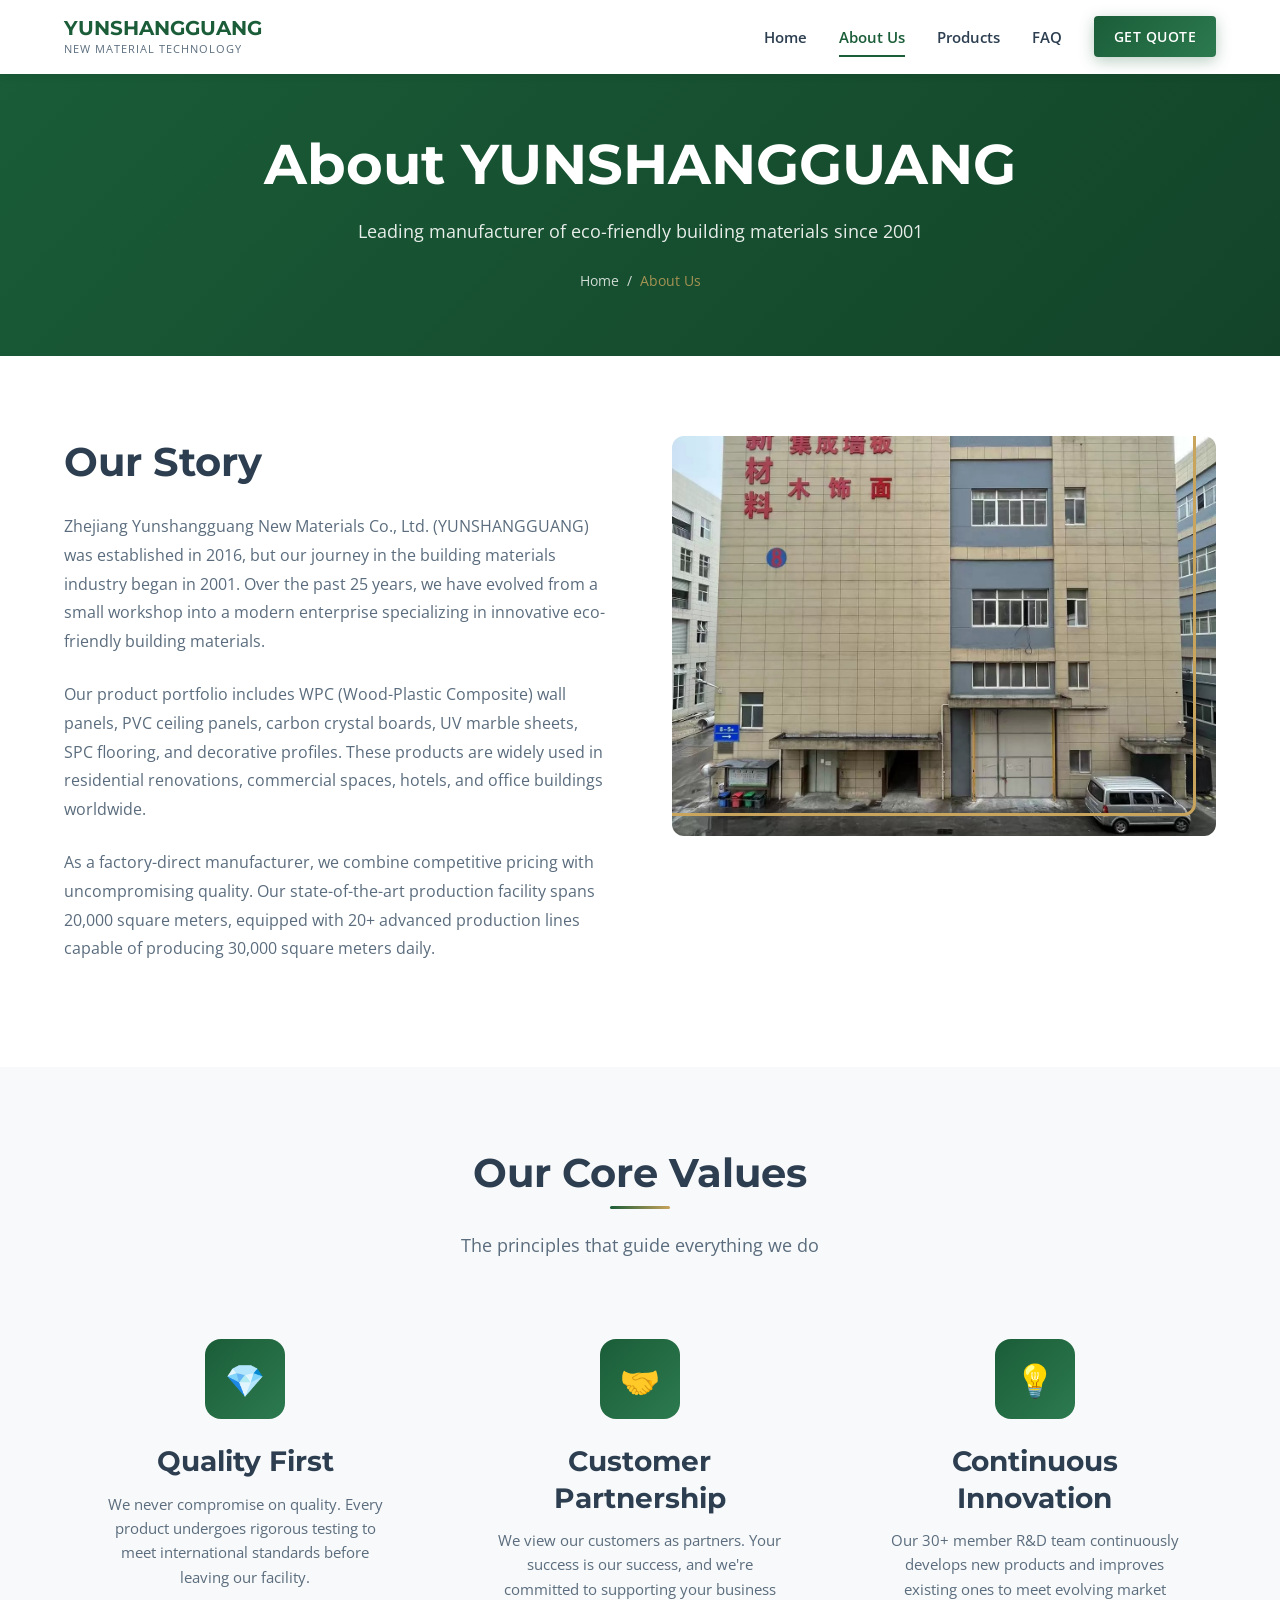
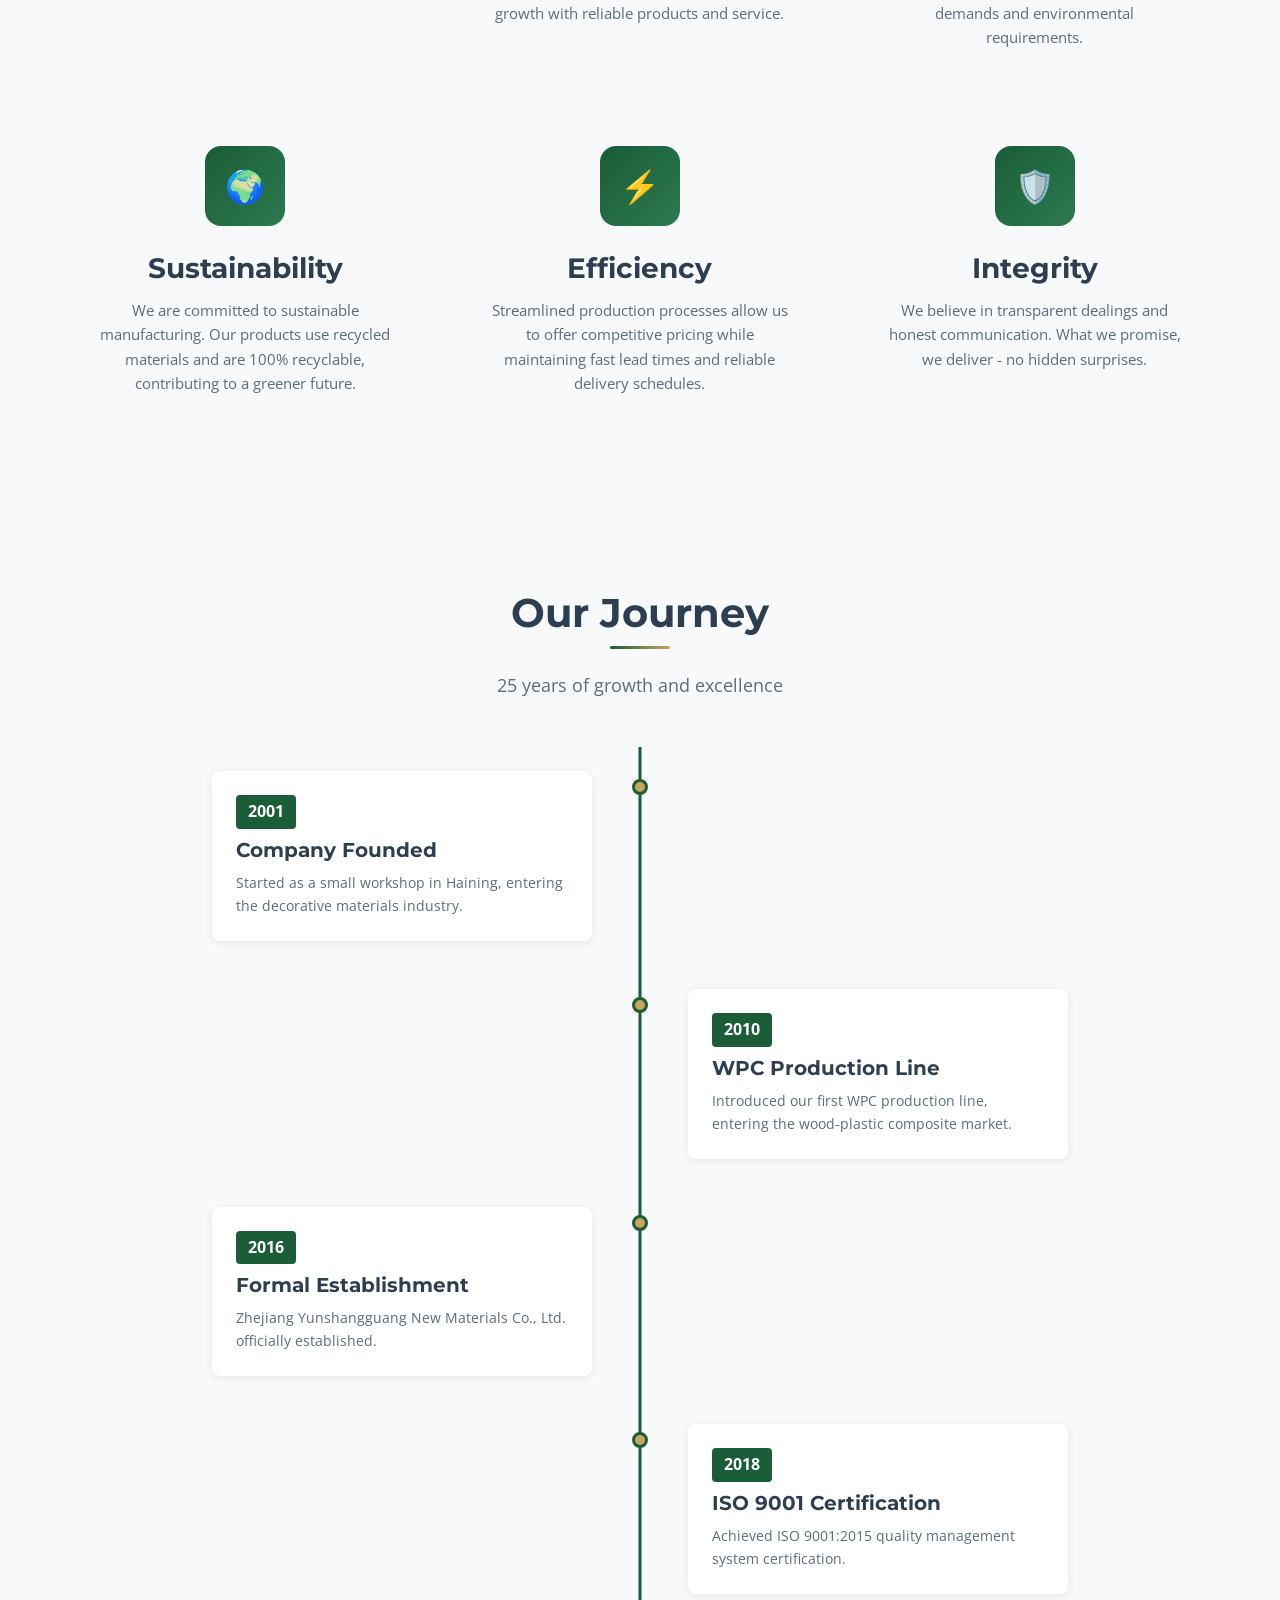
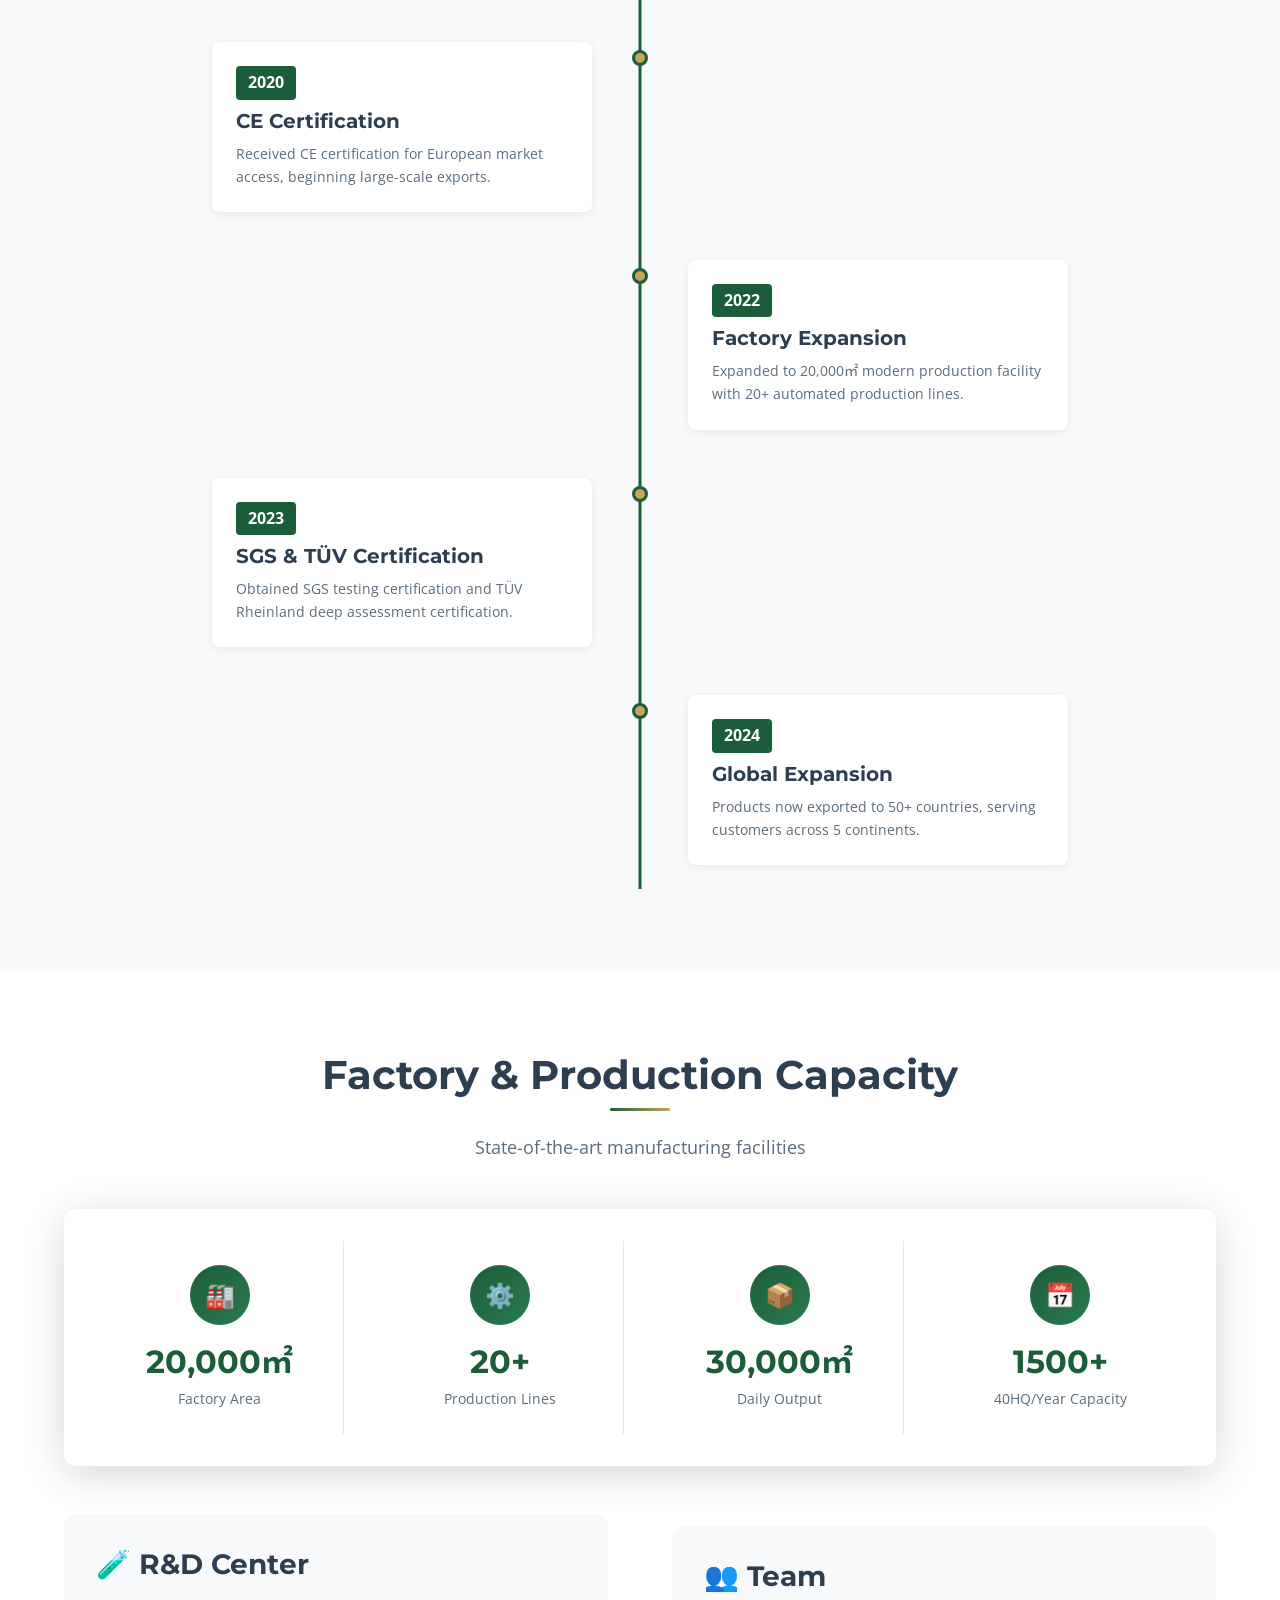
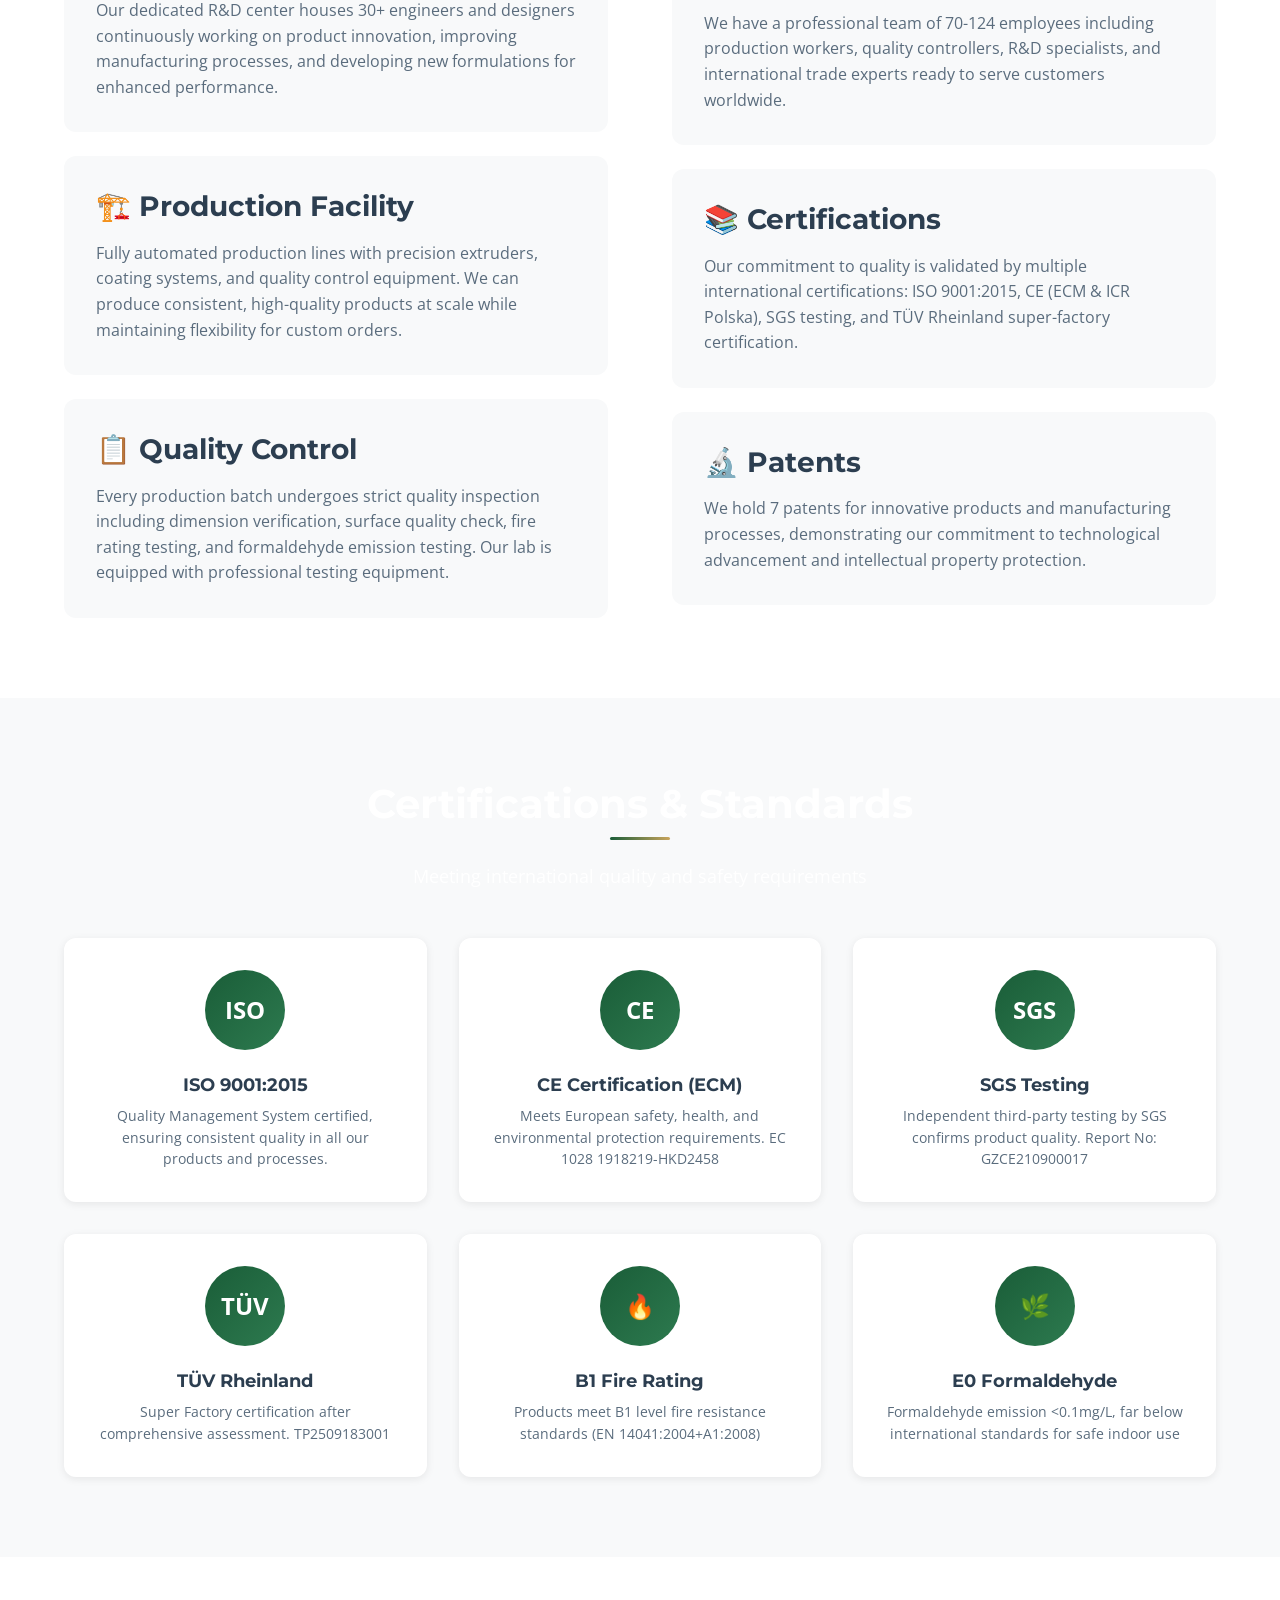
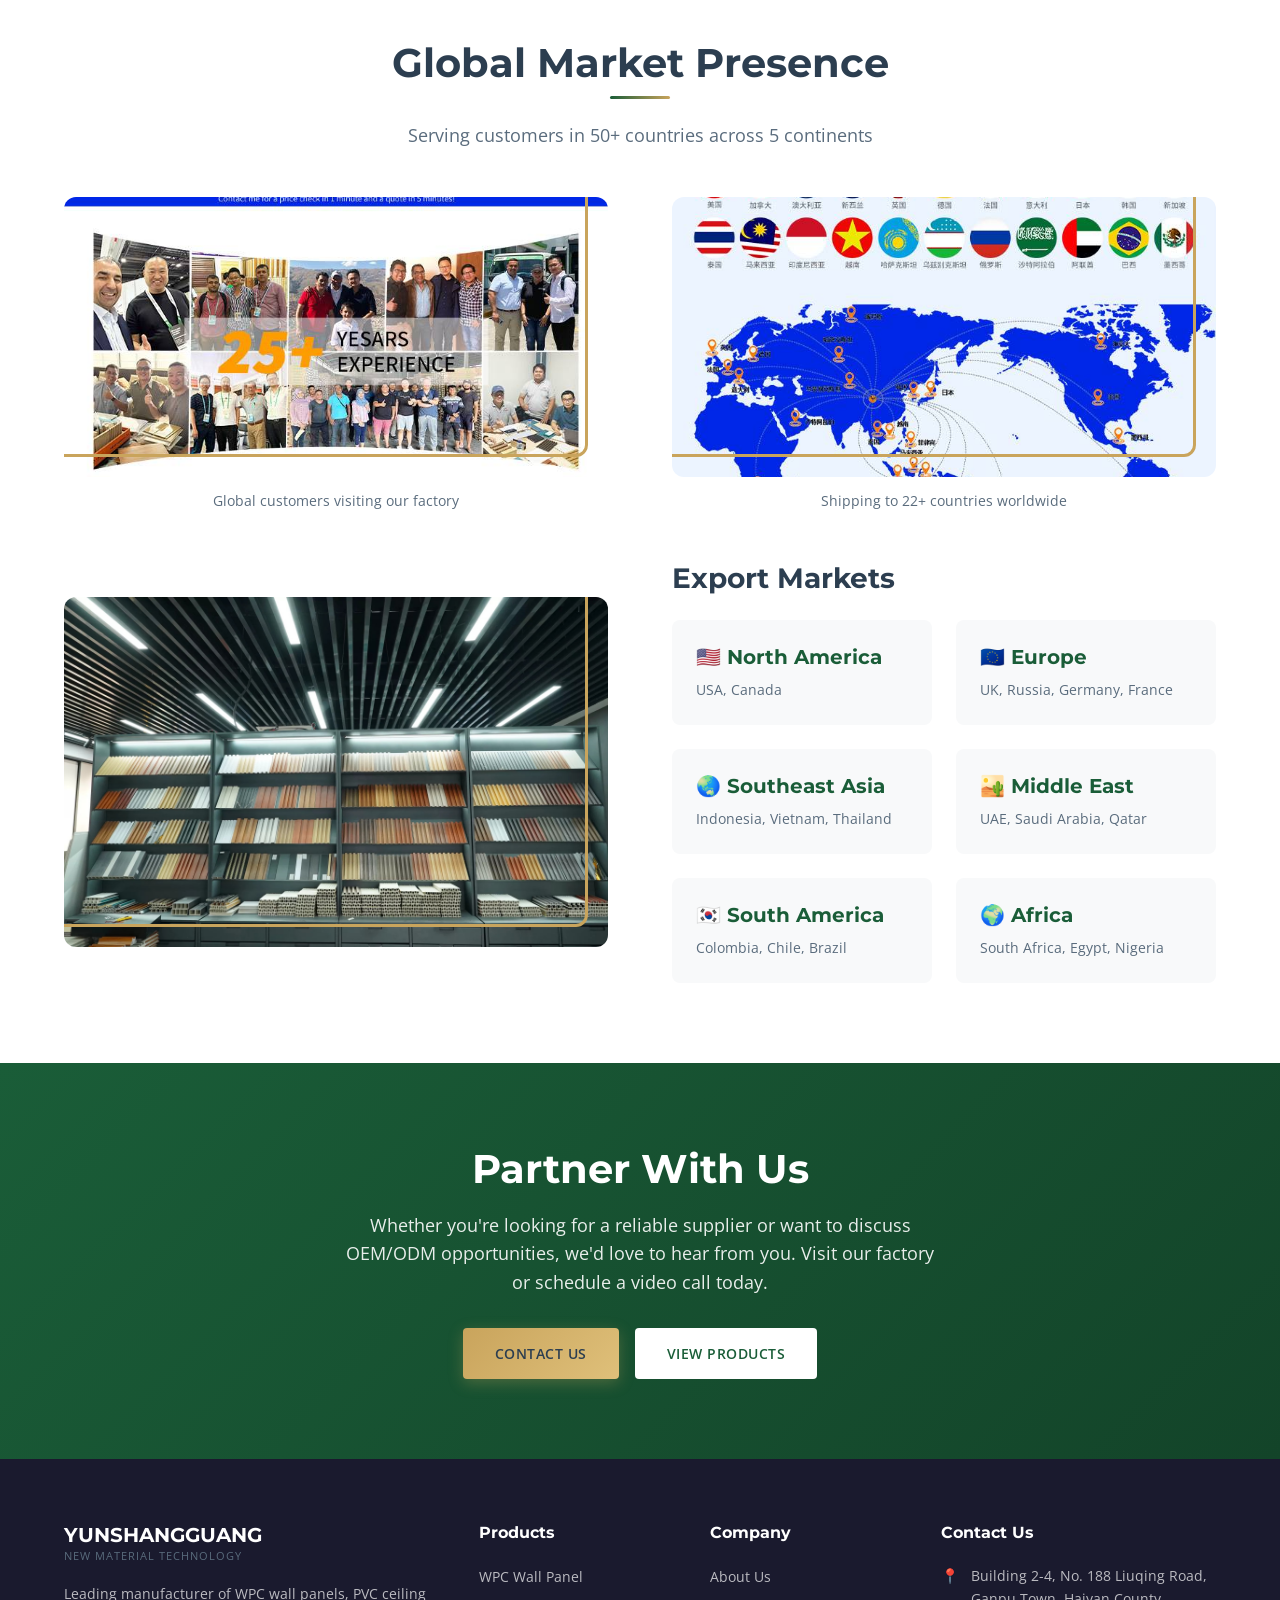
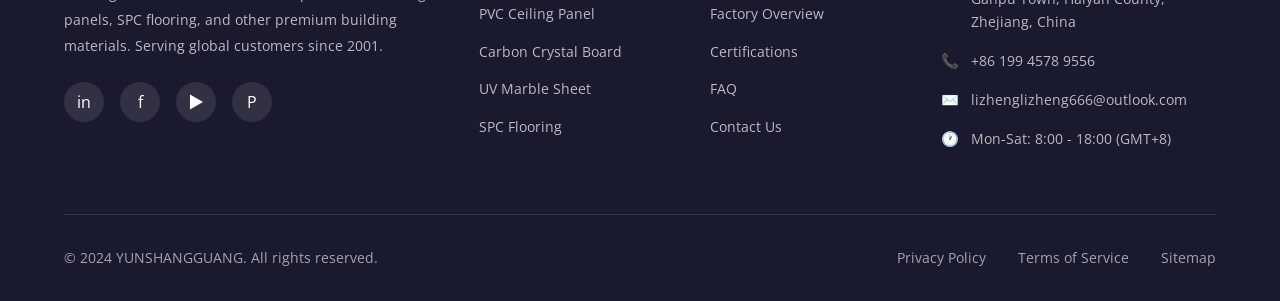
==== commit 386856fe: "Rebrand: LINGRUI -> YUNSHANGGUANG, update address to Haiyan" ====
--- a/about.html
+++ b/about.html
@@ -5,12 +5,12 @@
   <meta name="viewport" content="width=device-width, initial-scale=1.0">
   
   <!-- SEO Meta Tags -->
-  <title>About LINGRUI - WPC Panel Factory Since 2001 | Zhejiang Laishi</title>
-  <meta name="description" content="Learn about LINGRUI (Zhejiang Laishi), a professional WPC panel manufacturer since 2001. 25 years experience, 20+ production lines, CE/ISO9001/SGS/TÜV certified factory in China.">
-  <meta name="keywords" content="WPC panel manufacturer, PVC ceiling factory, China building material supplier, LINGRUI company profile, Zhejiang Laishi">
+  <title>About YUNSHANGGUANG - WPC Panel Factory Since 2001 | Zhejiang Laishi</title>
+  <meta name="description" content="Learn about YUNSHANGGUANG (Zhejiang Laishi), a professional WPC panel manufacturer since 2001. 25 years experience, 20+ production lines, CE/ISO9001/SGS/TÜV certified factory in China.">
+  <meta name="keywords" content="WPC panel manufacturer, PVC ceiling factory, China building material supplier, YUNSHANGGUANG company profile, Zhejiang Laishi">
   
   <!-- Open Graph -->
-  <meta property="og:title" content="About LINGRUI - WPC Panel Factory Since 2001">
+  <meta property="og:title" content="About YUNSHANGGUANG - WPC Panel Factory Since 2001">
   <meta property="og:description" content="Leading WPC wall panel manufacturer with 25 years of experience. Factory-certified with ISO9001, CE, SGS, and TÜV Rheinland.">
   <meta property="og:type" content="website">
   
@@ -32,7 +32,7 @@
     "@type": "AboutPage",
     "mainEntity": {
       "@type": "Organization",
-      "name": "LINGRUI - Zhejiang Laishi New Material Technology Co., Ltd.",
+      "name": "YUNSHANGGUANG - Zhejiang Yunshangguang New Materials Co., Ltd.",
       "foundingDate": "2016",
       "foundingLocation": "Haining, Zhejiang, China",
       "description": "Leading manufacturer of WPC wall panels, PVC ceiling panels, SPC flooring, and eco-friendly building materials since 2001."
@@ -46,7 +46,7 @@
     <div class="header-container">
       <a href="index.html" class="logo">
         <div class="logo-text">
-          <span class="logo-name">LINGRUI</span>
+          <span class="logo-name">YUNSHANGGUANG</span>
           <span class="logo-tagline">New Material Technology</span>
         </div>
       </a>
@@ -78,7 +78,7 @@
   <!-- Page Header -->
   <section class="page-header">
     <div class="container">
-      <h1>About LINGRUI</h1>
+      <h1>About YUNSHANGGUANG</h1>
       <p>Leading manufacturer of eco-friendly building materials since 2001</p>
       <div class="breadcrumb">
         <a href="index.html">Home</a> / <span>About Us</span>
@@ -93,7 +93,7 @@
         <div class="about-text">
           <h2>Our Story</h2>
           <p>
-            Zhejiang Laishi New Material Technology Co., Ltd. (LINGRUI) was established in 2016, 
+            Zhejiang Yunshangguang New Materials Co., Ltd. (YUNSHANGGUANG) was established in 2016, 
             but our journey in the building materials industry began in 2001. Over the past 25 years, 
             we have evolved from a small workshop into a modern enterprise specializing in innovative 
             eco-friendly building materials.
@@ -111,7 +111,7 @@
           </p>
         </div>
         <div class="about-image" style="height: 400px;">
-          <img src="images/factory-exterior.jpg" alt="LINGRUI Factory Exterior" loading="lazy">
+          <img src="images/factory-exterior.jpg" alt="YUNSHANGGUANG Factory Exterior" loading="lazy">
         </div>
       </div>
     </div>
@@ -214,7 +214,7 @@
           <div class="timeline-content">
             <span class="timeline-year">2016</span>
             <h4>Formal Establishment</h4>
-            <p>Zhejiang Laishi New Material Technology Co., Ltd. officially established.</p>
+            <p>Zhejiang Yunshangguang New Materials Co., Ltd. officially established.</p>
           </div>
           <div class="timeline-dot"></div>
         </div>
@@ -415,14 +415,14 @@
         <!-- Customer Photos -->
         <div>
           <div class="about-image" style="height: 280px; overflow: hidden; border-radius: 12px;">
-            <img src="images/customer-photos.jpg" alt="LINGRUI Customer Visit" loading="lazy" style="width: 100%; height: 100%; object-fit: cover;">
+            <img src="images/customer-photos.jpg" alt="YUNSHANGGUANG Customer Visit" loading="lazy" style="width: 100%; height: 100%; object-fit: cover;">
           </div>
           <p style="text-align: center; margin-top: 0.75rem; color: var(--text-light); font-size: 0.9rem;">Global customers visiting our factory</p>
         </div>
         <!-- Global Shipping Map -->
         <div>
           <div class="about-image" style="height: 280px; overflow: hidden; border-radius: 12px;">
-            <img src="images/global-shipping.jpg" alt="LINGRUI Global Shipping Routes" loading="lazy" style="width: 100%; height: 100%; object-fit: cover;">
+            <img src="images/global-shipping.jpg" alt="YUNSHANGGUANG Global Shipping Routes" loading="lazy" style="width: 100%; height: 100%; object-fit: cover;">
           </div>
           <p style="text-align: center; margin-top: 0.75rem; color: var(--text-light); font-size: 0.9rem;">Shipping to 22+ countries worldwide</p>
         </div>
@@ -430,7 +430,7 @@
       
       <div class="about-grid">
         <div class="about-image" style="height: 350px; background: linear-gradient(135deg, #1a5d38, #2d7a4f);">
-          <img src="images/showroom-1.jpg" alt="LINGRUI Product Showroom" loading="lazy">
+          <img src="images/showroom-1.jpg" alt="YUNSHANGGUANG Product Showroom" loading="lazy">
         </div>
         <div>
           <h3 style="margin-bottom: 1.5rem;">Export Markets</h3>
@@ -487,7 +487,7 @@
         <div class="footer-brand">
           <a href="index.html" class="logo">
             <div class="logo-text">
-              <span class="logo-name">LINGRUI</span>
+              <span class="logo-name">YUNSHANGGUANG</span>
               <span class="logo-tagline">New Material Technology</span>
             </div>
           </a>
@@ -529,7 +529,7 @@
           <h4>Contact Us</h4>
           <div class="footer-contact-item">
             <span>📍</span>
-            <span>Room F, Building 8, No. 158 Lianhong Road, Yuanhua Town, Haining City, Zhejiang, China</span>
+            <span>Building 2-4, No. 188 Liuqing Road, Ganpu Town, Haiyan County, Zhejiang, China</span>
           </div>
           <div class="footer-contact-item">
             <span>📞</span>
@@ -547,7 +547,7 @@
       </div>
       
       <div class="footer-bottom">
-        <p>© 2024 LINGRUI. All rights reserved.</p>
+        <p>© 2024 YUNSHANGGUANG. All rights reserved.</p>
         <div class="footer-bottom-links">
           <a href="#">Privacy Policy</a>
           <a href="#">Terms of Service</a>
--- a/css/style.css
+++ b/css/style.css
@@ -1,5 +1,5 @@
 /* ========================================
-   LINGRUI - Zhejiang Laishi New Material
+   YUNSHANGGUANG - Zhejiang Yunshangguang New Materials
    Official Website Stylesheet
    ======================================== */
 
@@ -503,8 +503,9 @@
 .product-image img {
   width: 100%;
   height: 100%;
-  object-fit: cover;
+  object-fit: contain;
   object-position: center;
+  background: #fff;
 }
 
 .product-image-placeholder {
@@ -1337,8 +1338,9 @@
 .product-detail-image img {
   width: 100%;
   height: 100%;
-  object-fit: cover;
+  object-fit: contain;
   object-position: center;
+  background: #fff;
 }
 
 .product-detail-content {
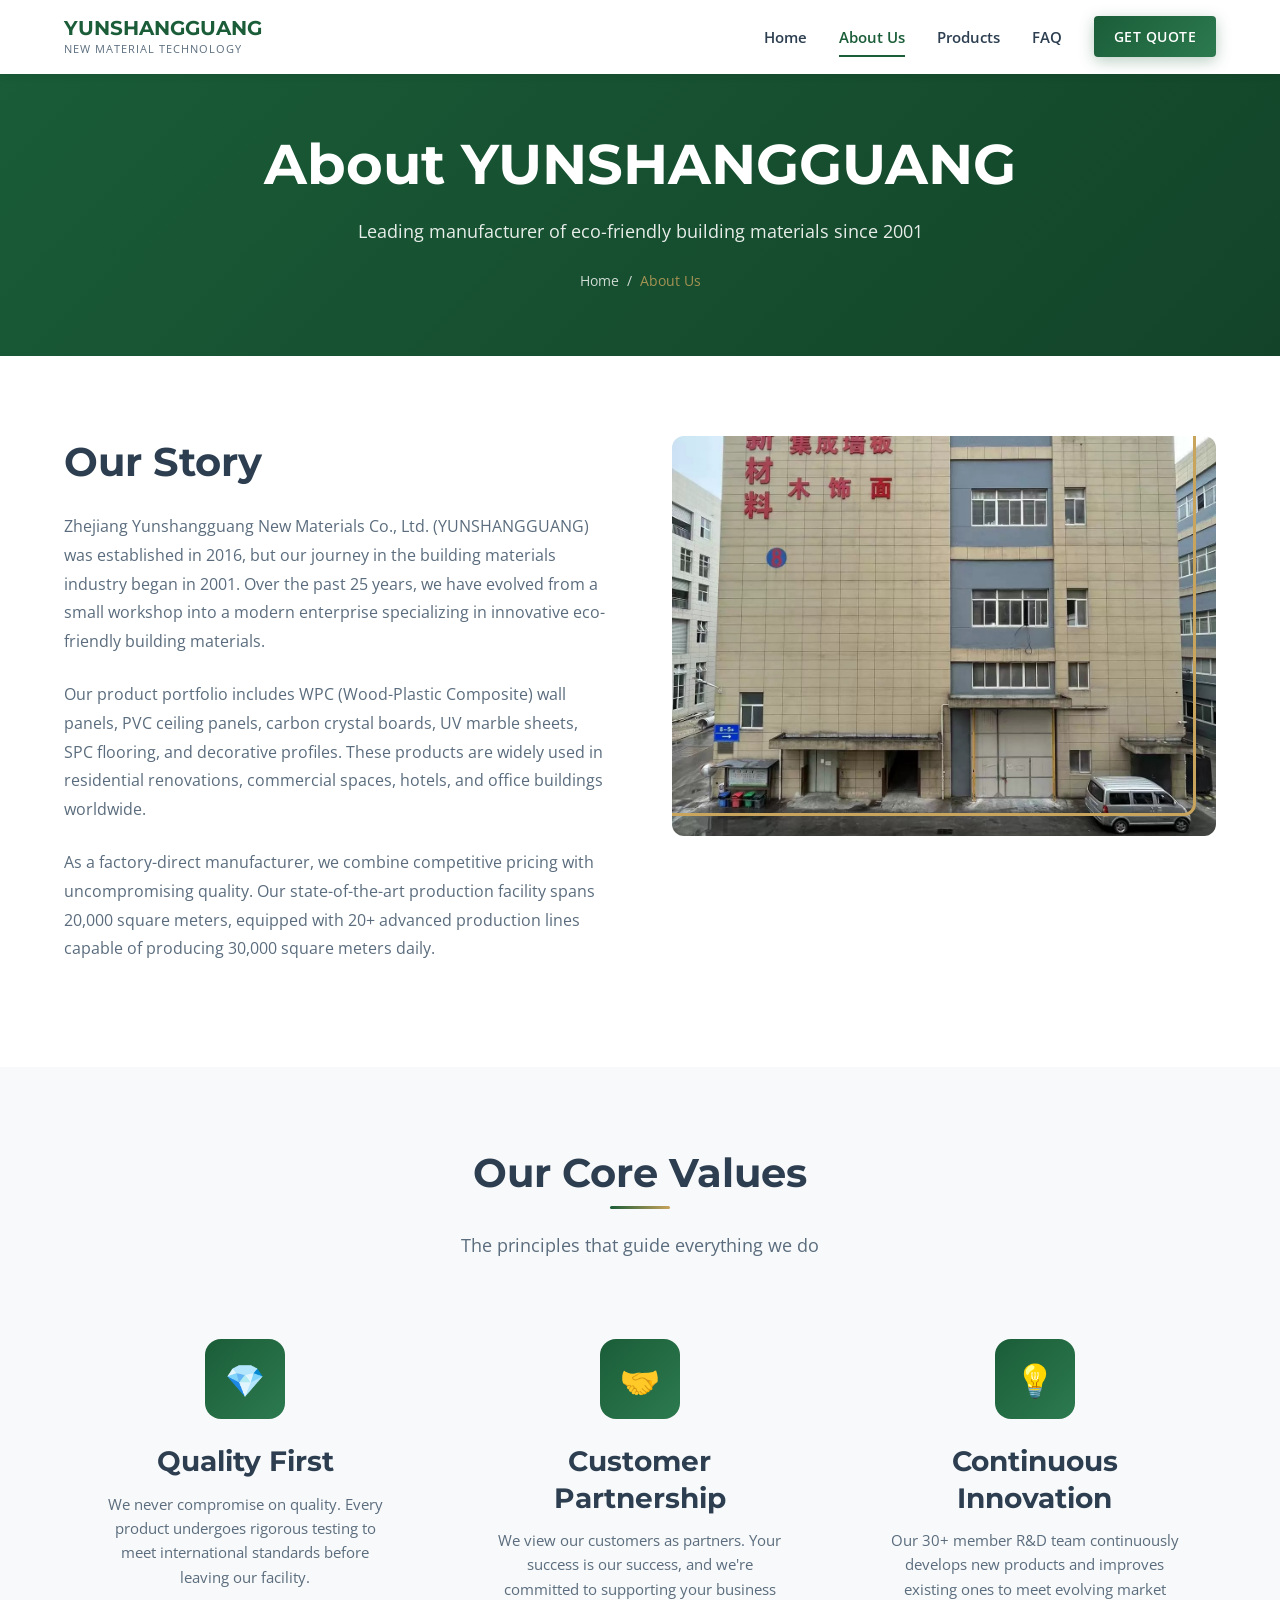
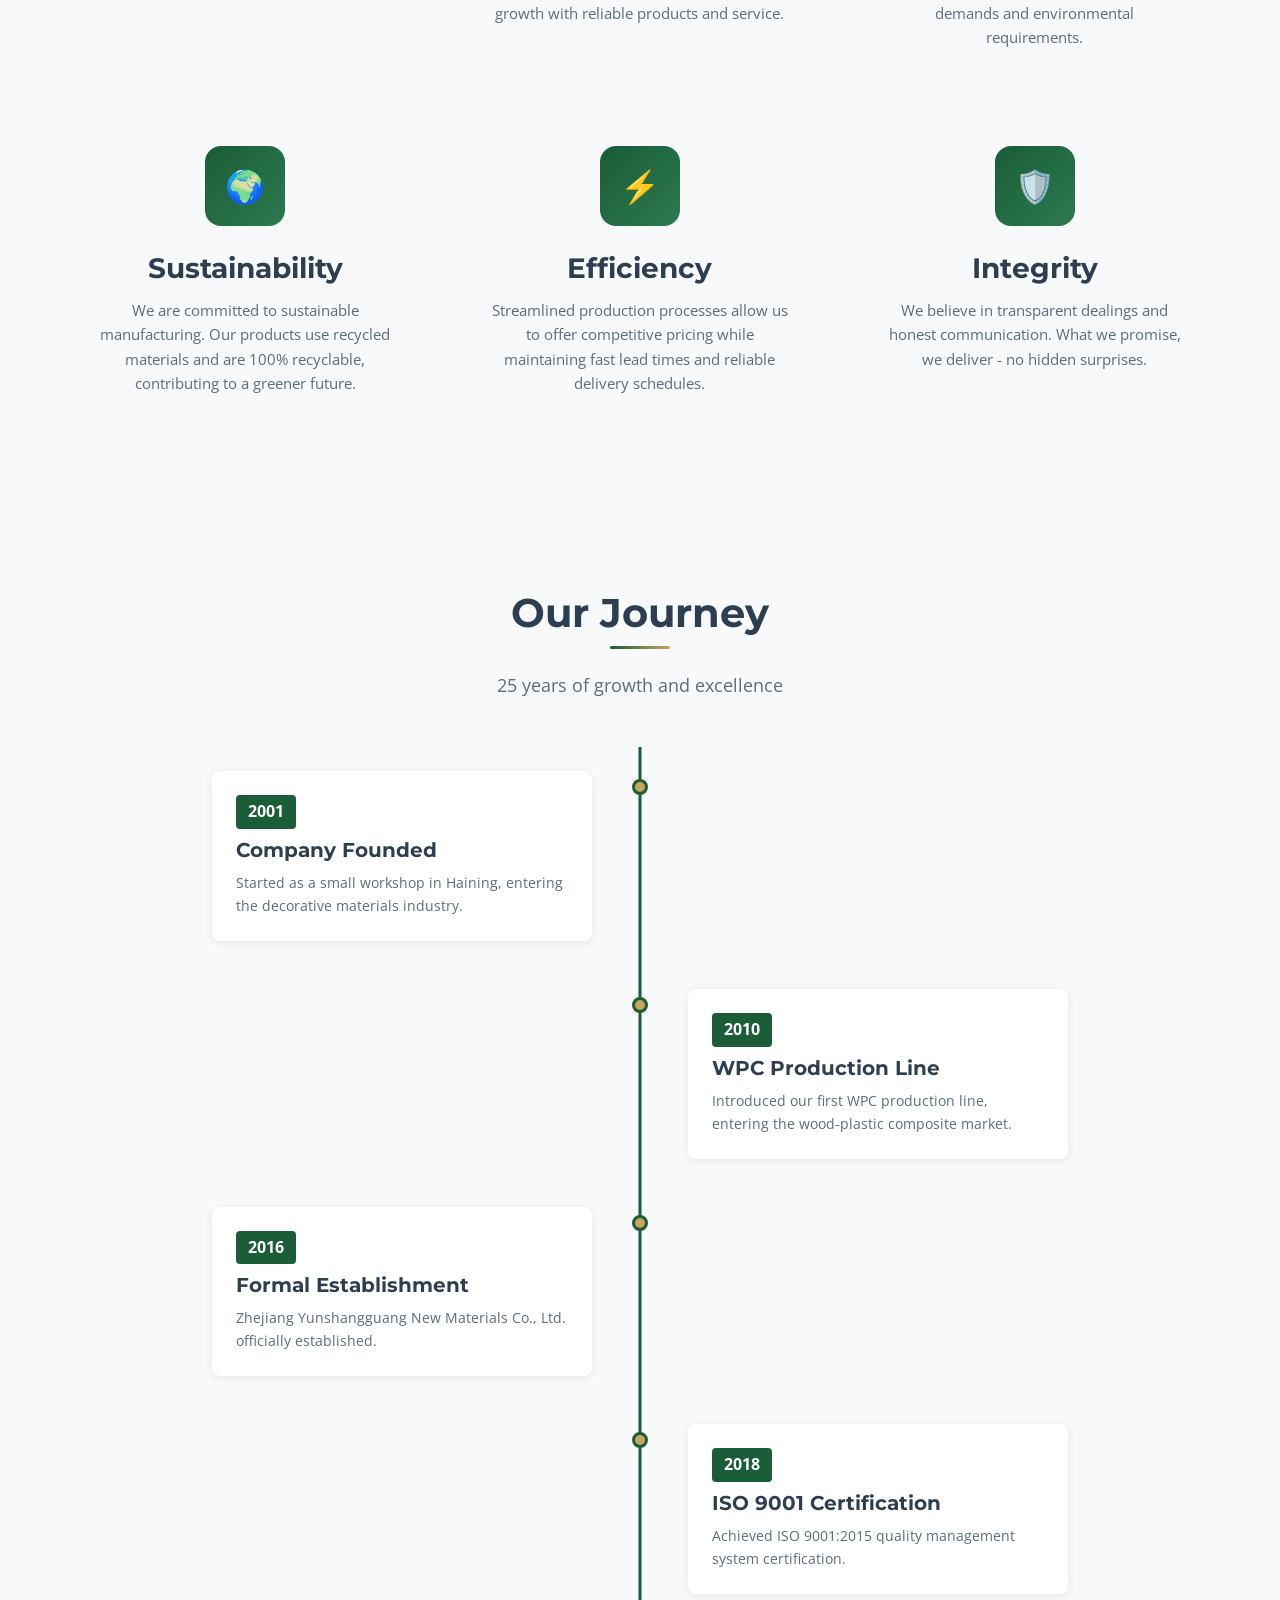
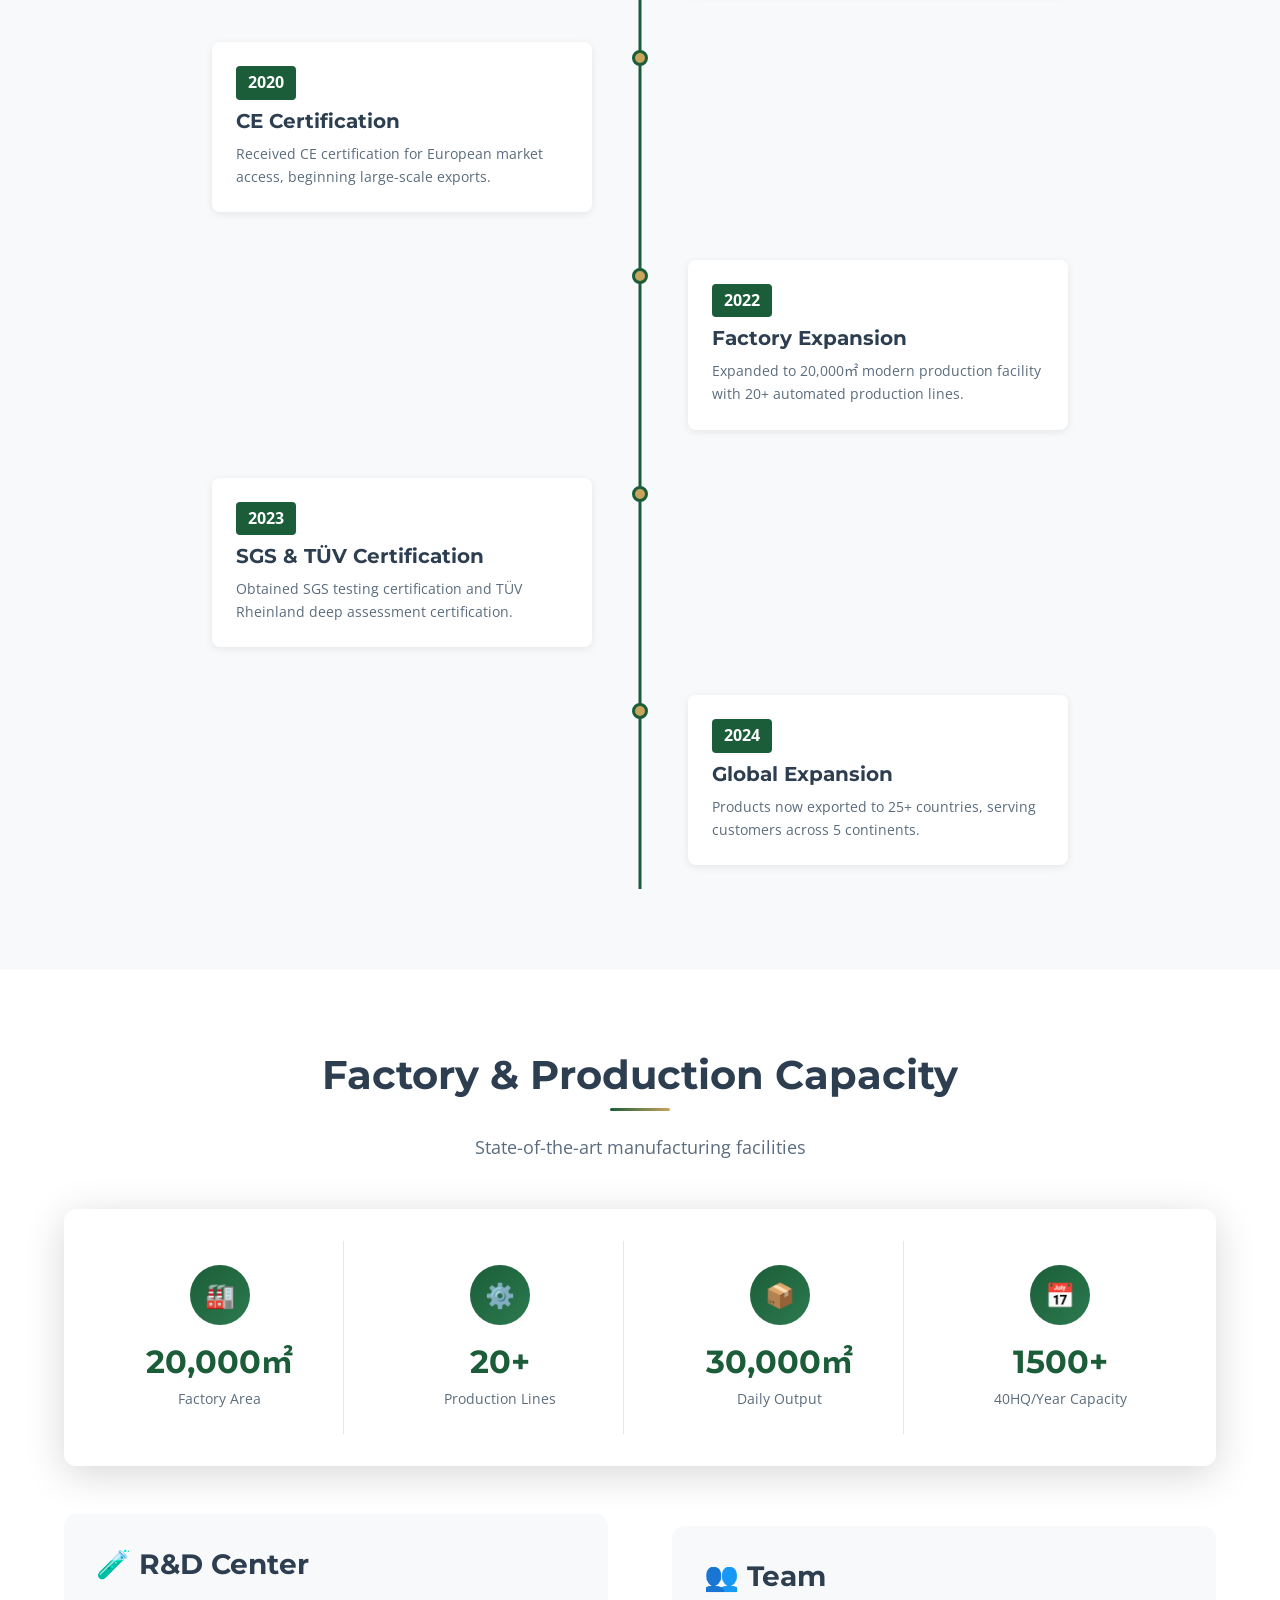
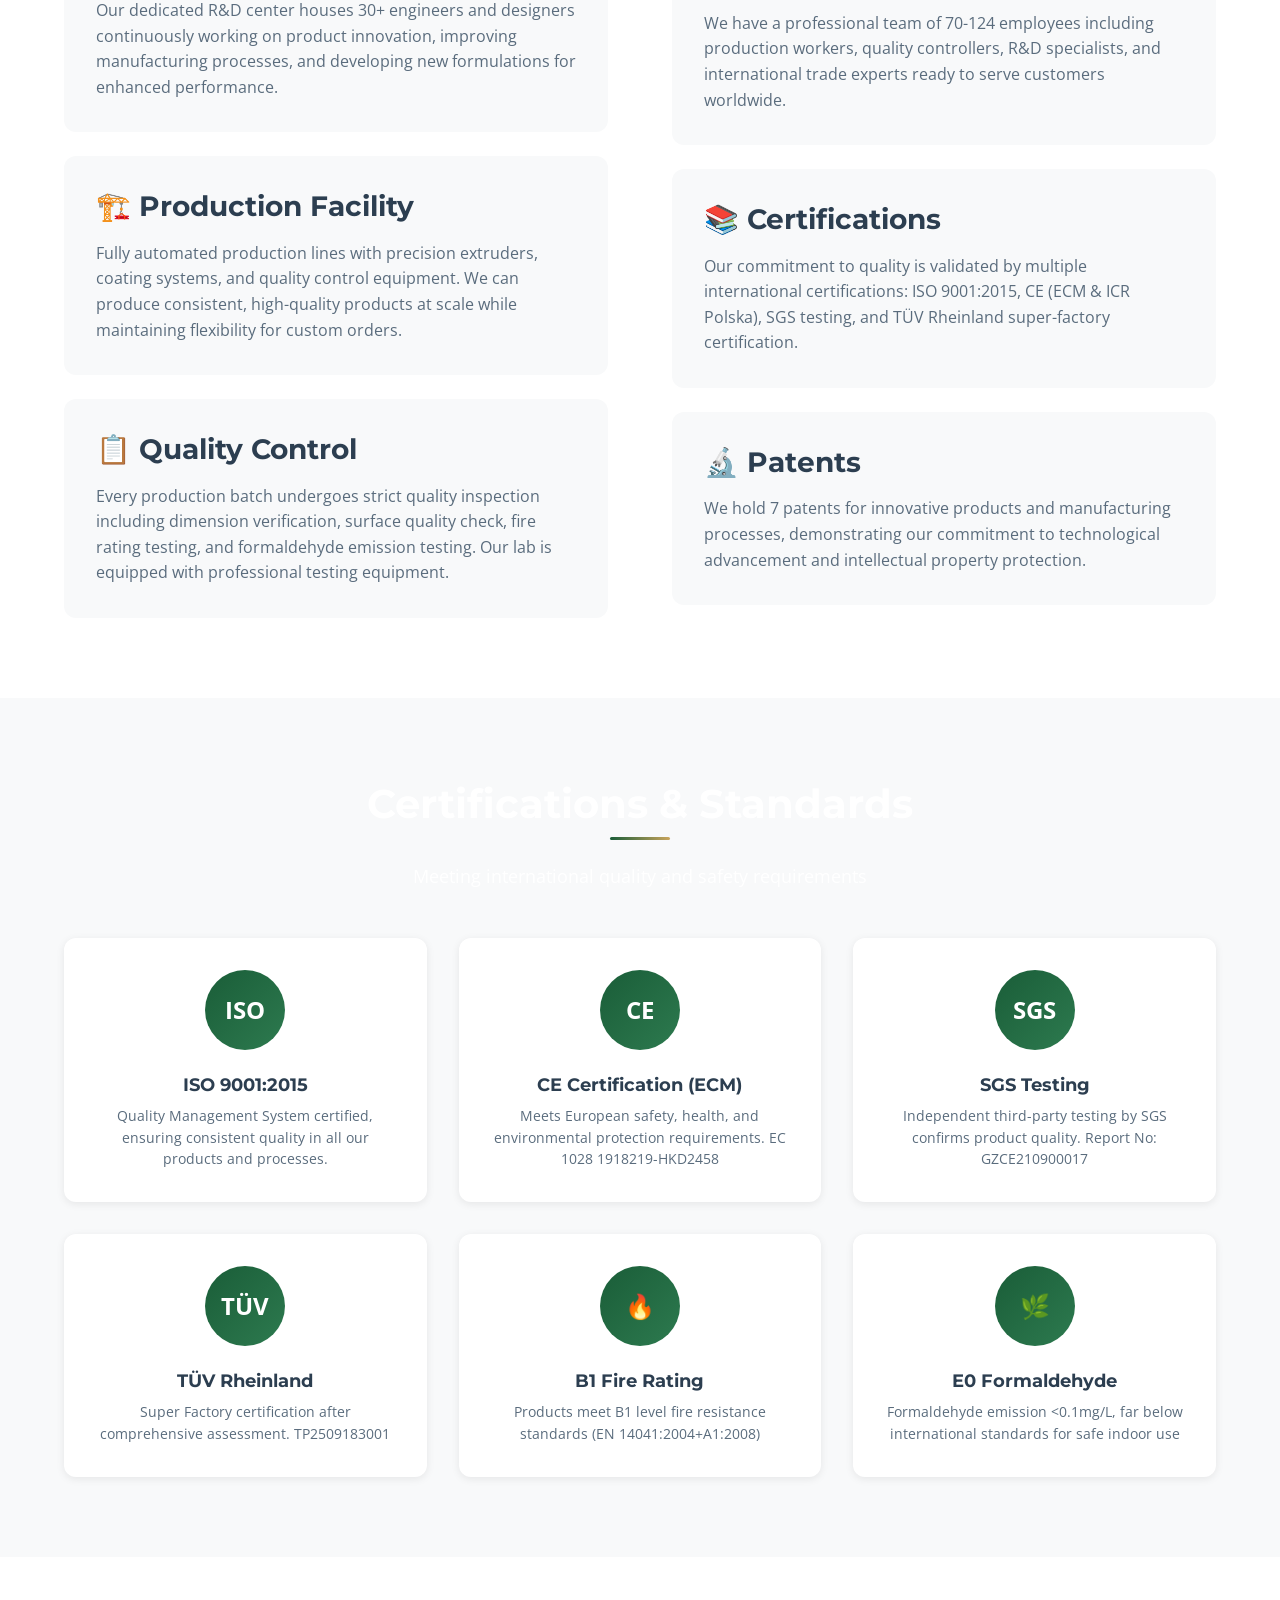
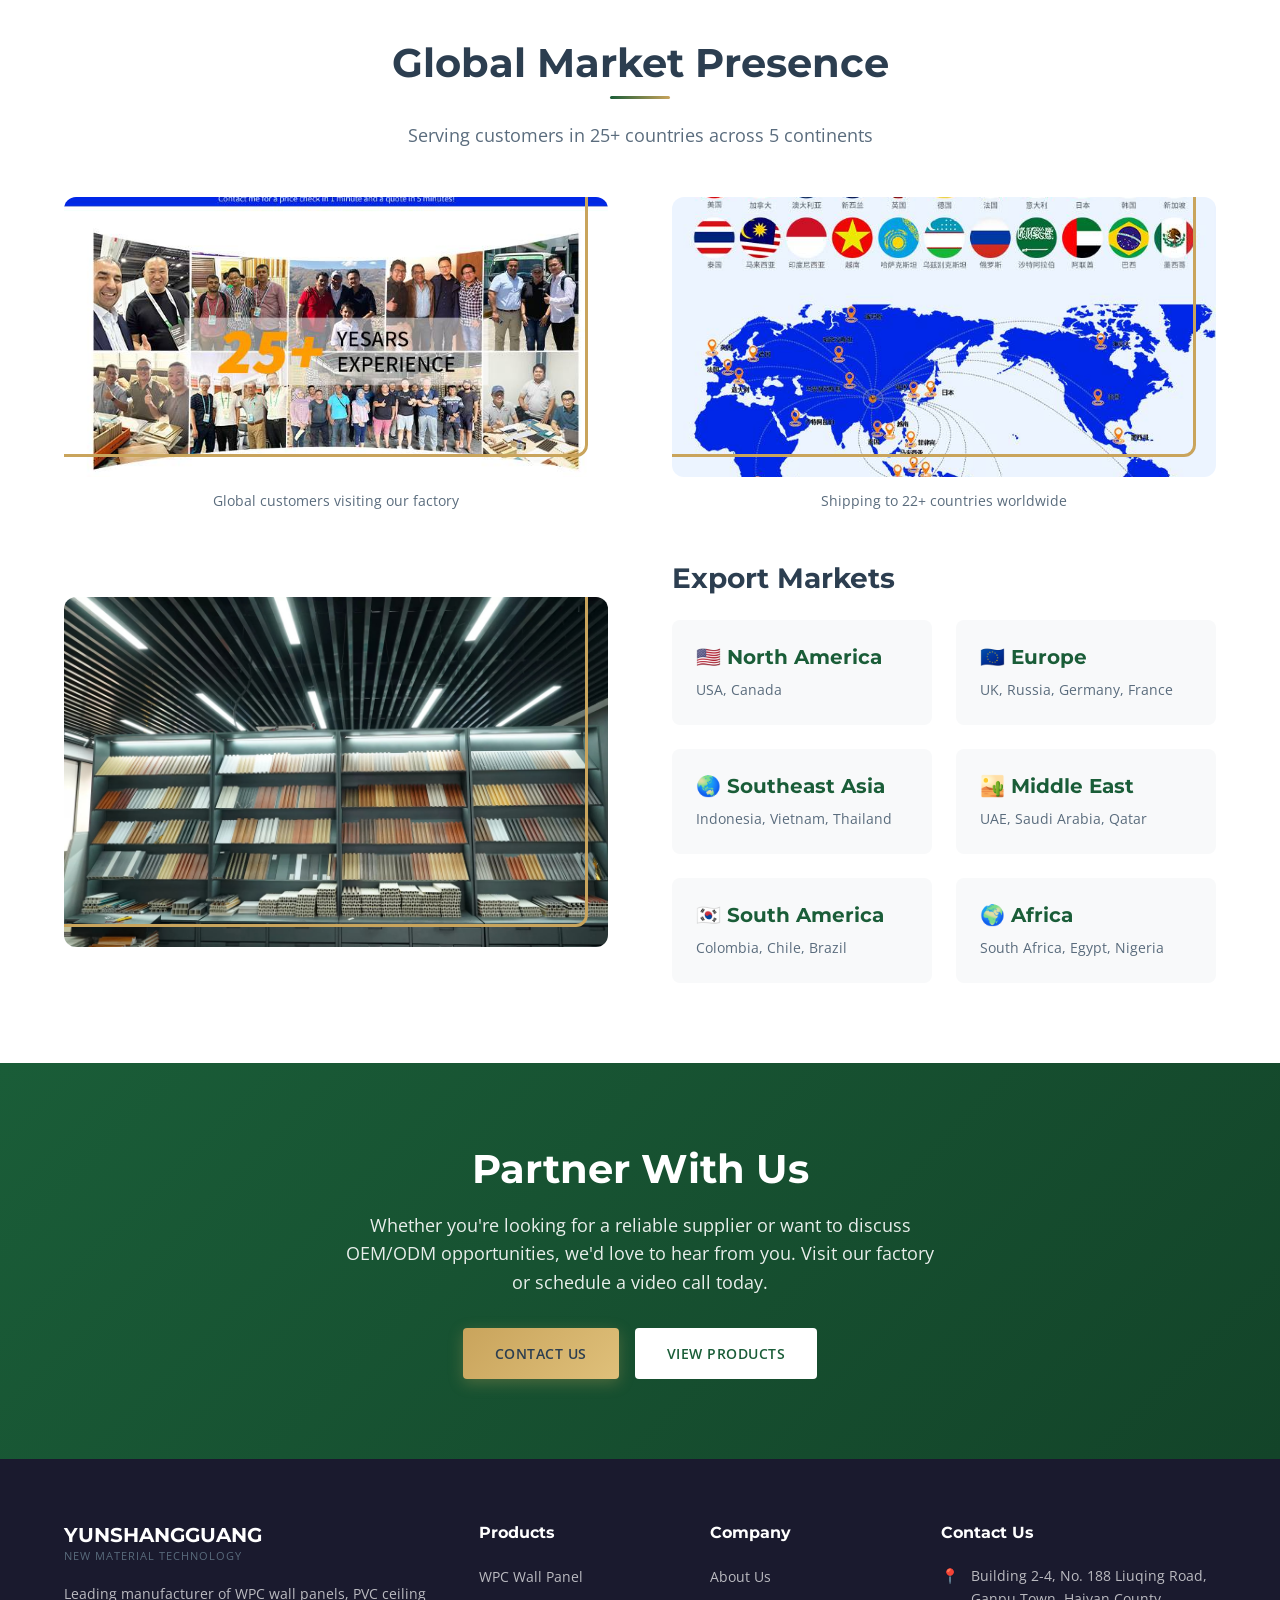
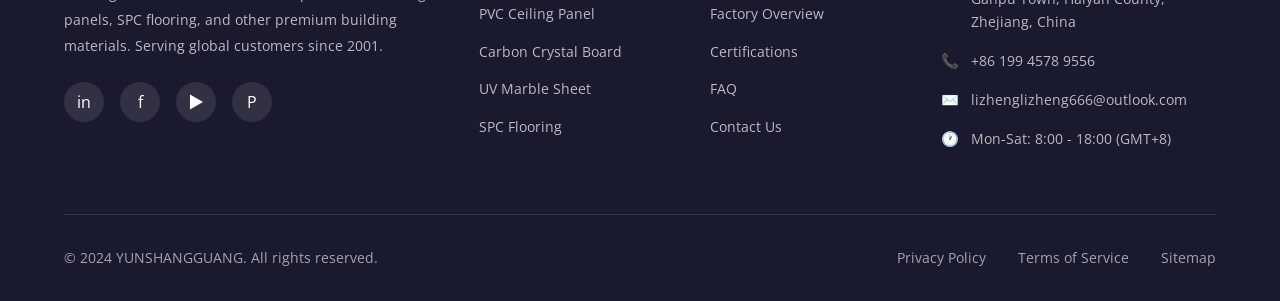
==== commit 70f14910: "Update: 服务国家从50+改为25+" ====
--- a/about.html
+++ b/about.html
@@ -259,7 +259,7 @@
           <div class="timeline-content">
             <span class="timeline-year">2024</span>
             <h4>Global Expansion</h4>
-            <p>Products now exported to 50+ countries, serving customers across 5 continents.</p>
+            <p>Products now exported to 25+ countries, serving customers across 5 continents.</p>
           </div>
           <div class="timeline-dot"></div>
         </div>
@@ -408,7 +408,7 @@
     <div class="container">
       <div class="section-title">
         <h2>Global Market Presence</h2>
-        <p>Serving customers in 50+ countries across 5 continents</p>
+        <p>Serving customers in 25+ countries across 5 continents</p>
       </div>
       
       <div class="about-grid" style="margin-bottom: 3rem;">
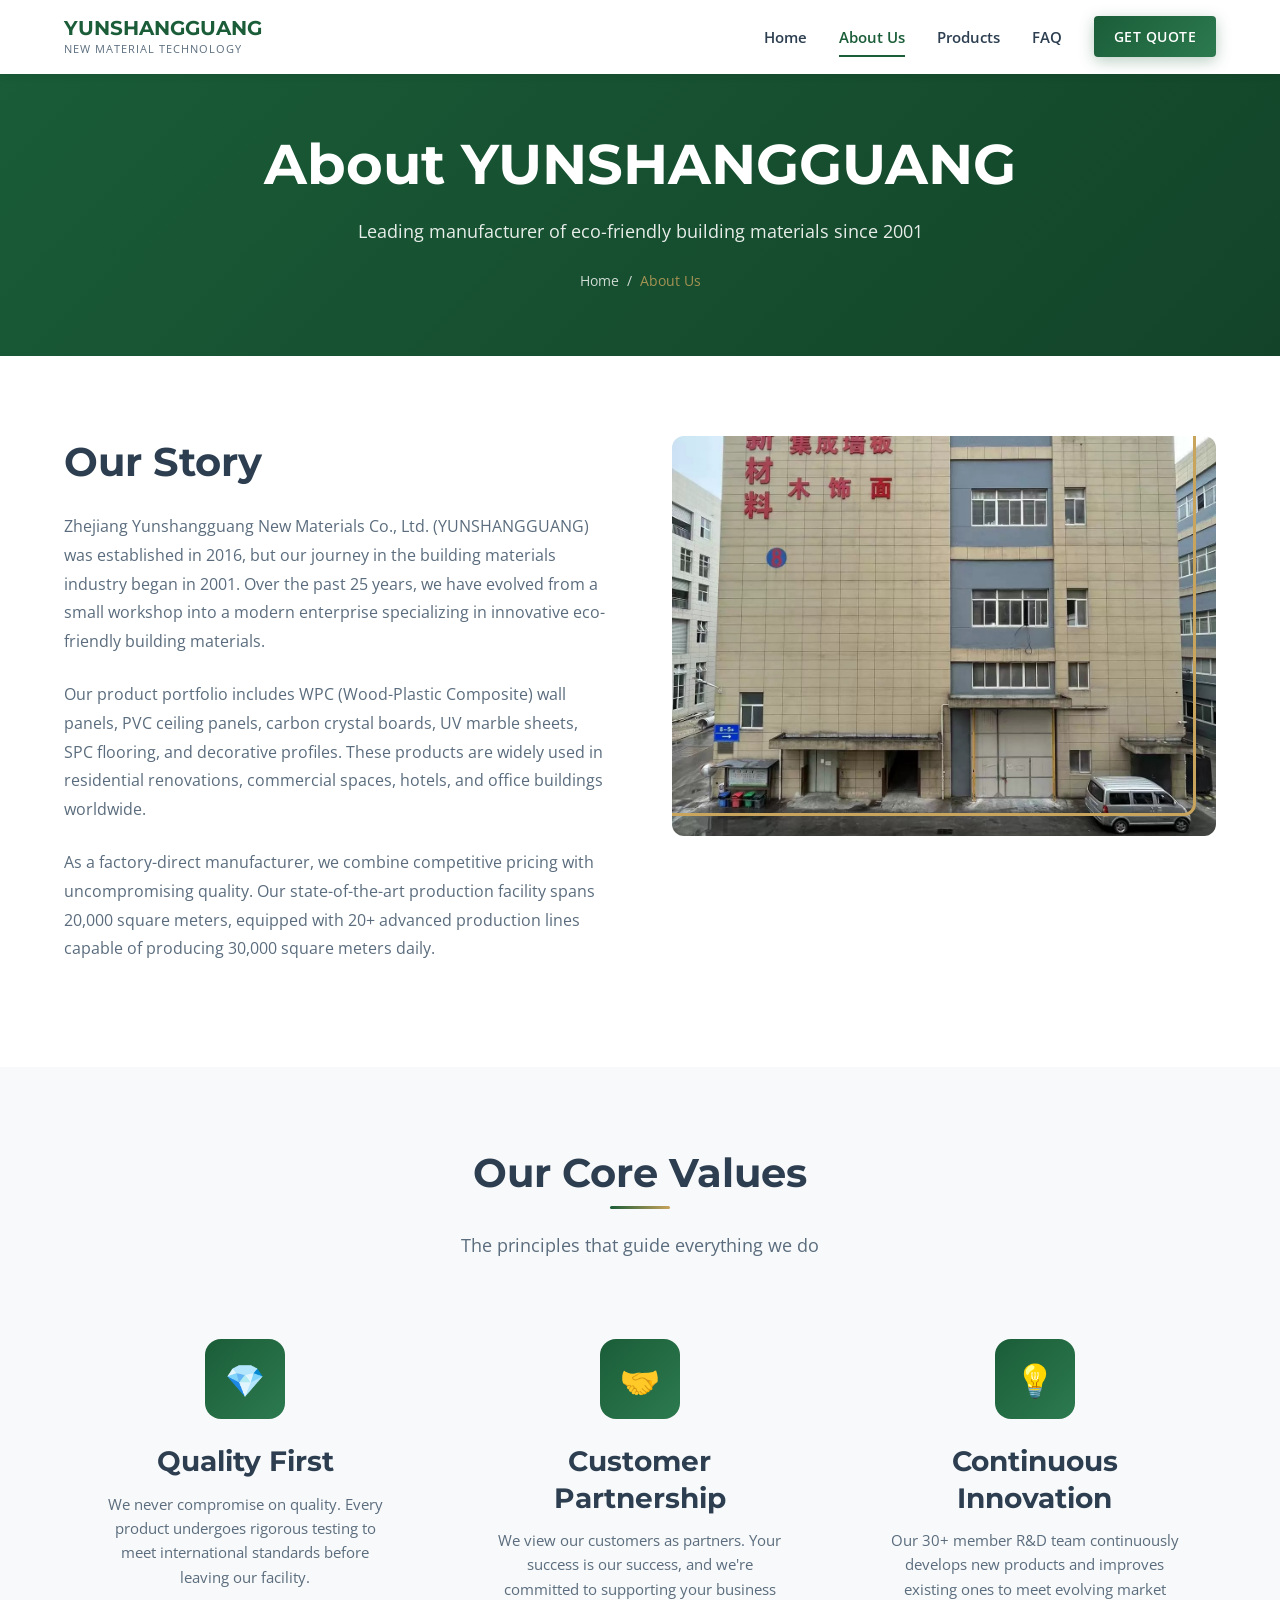
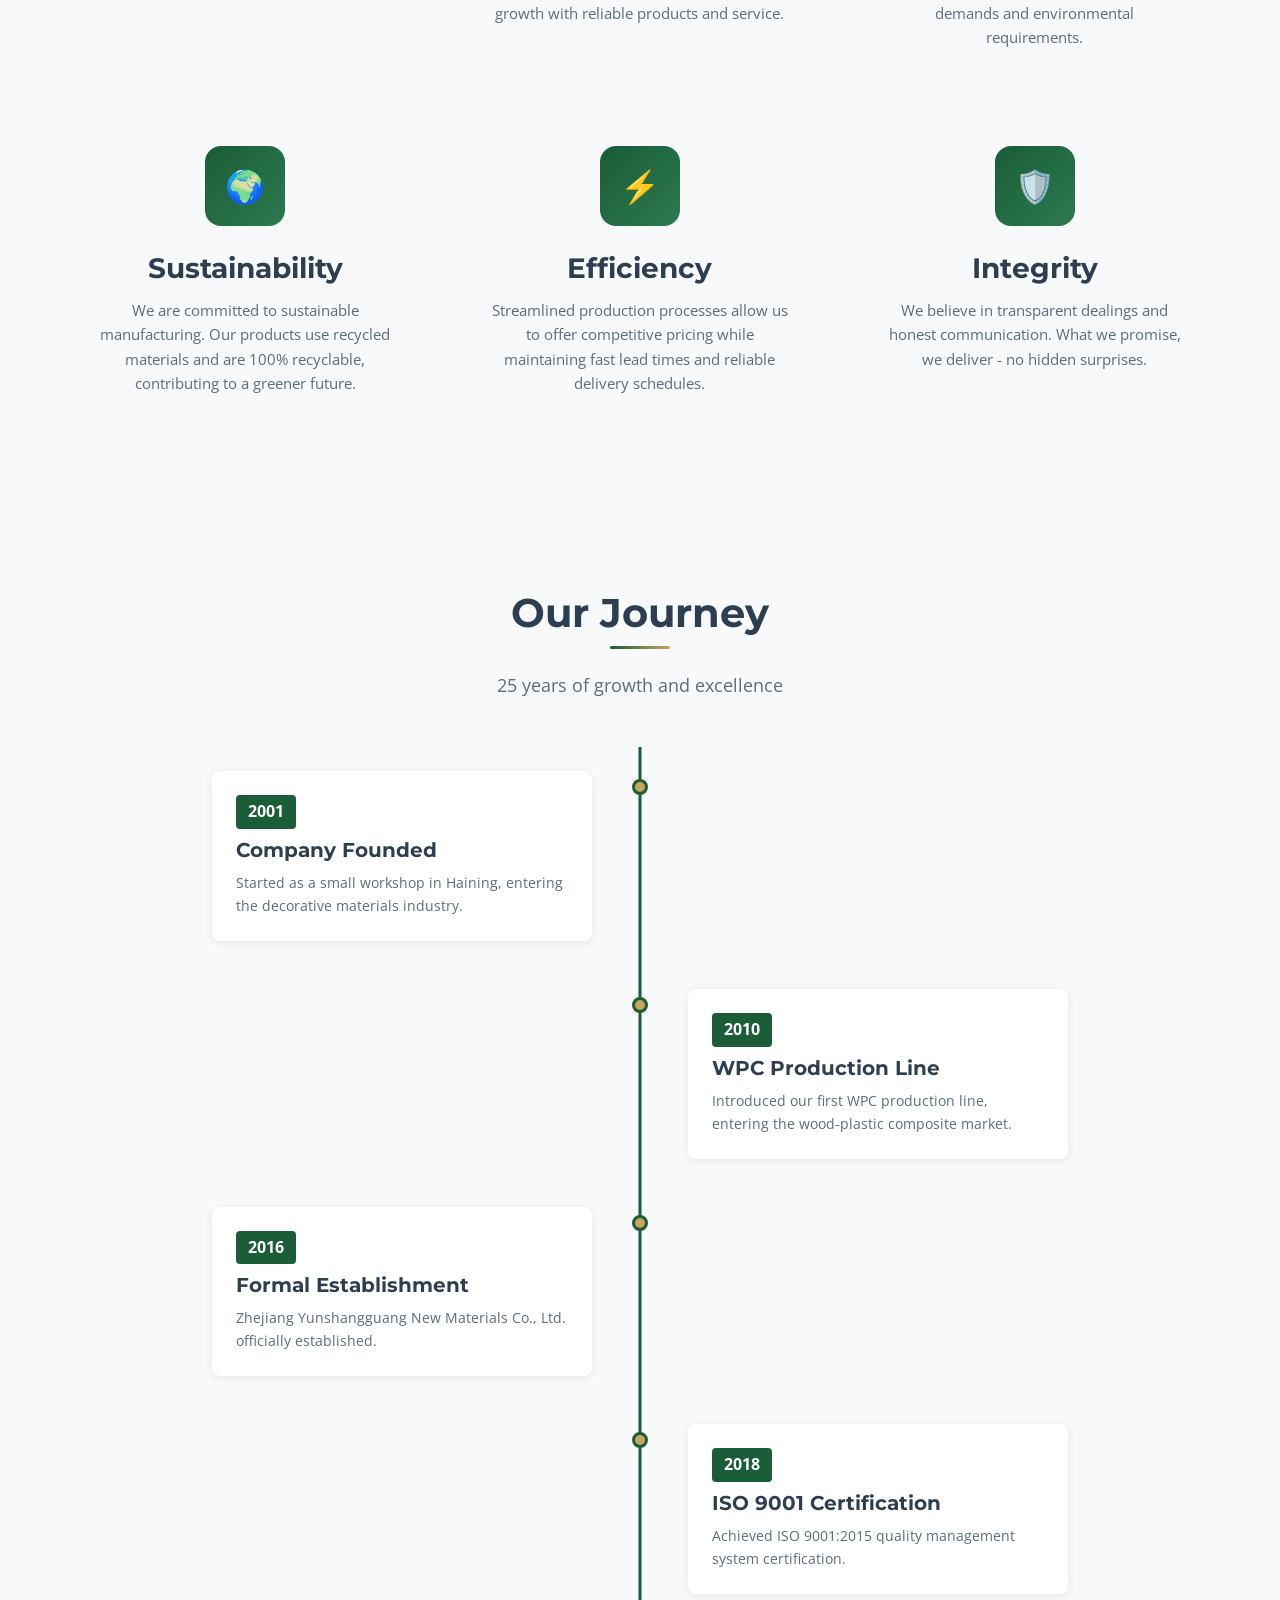
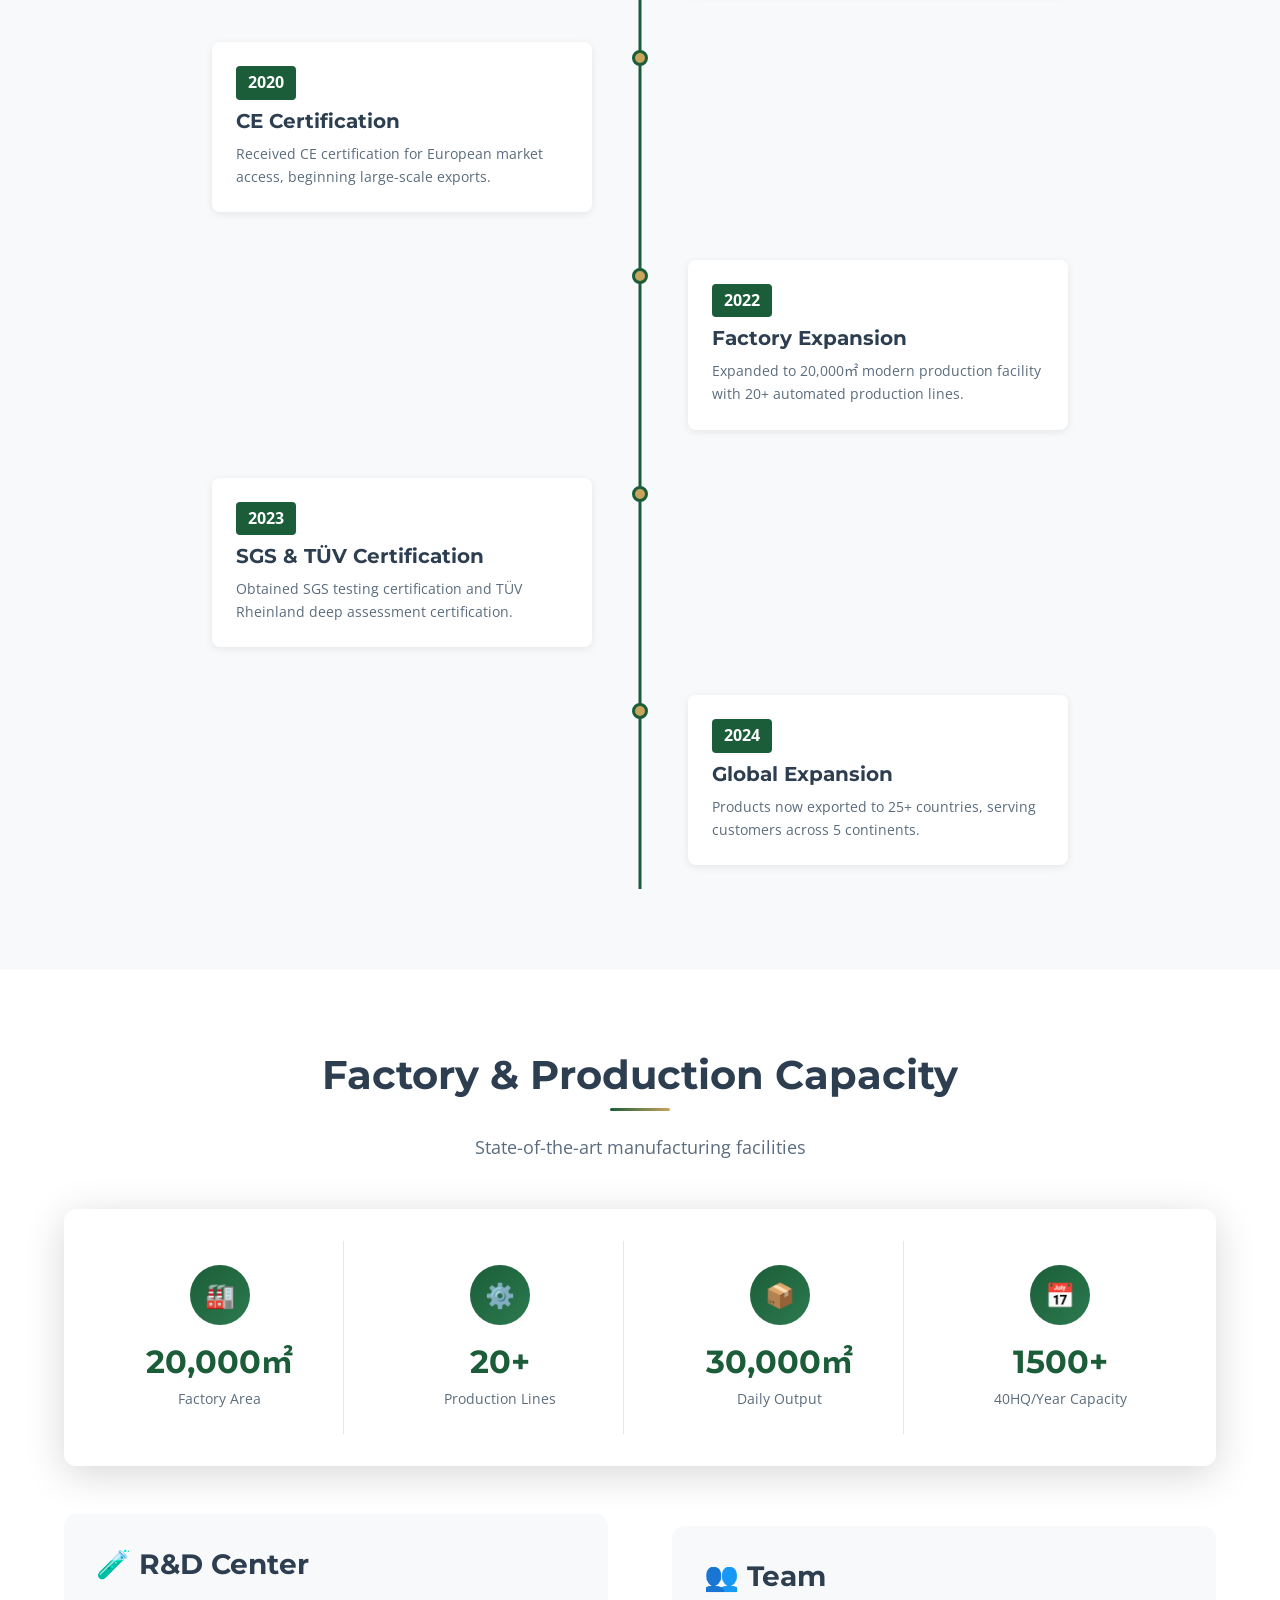
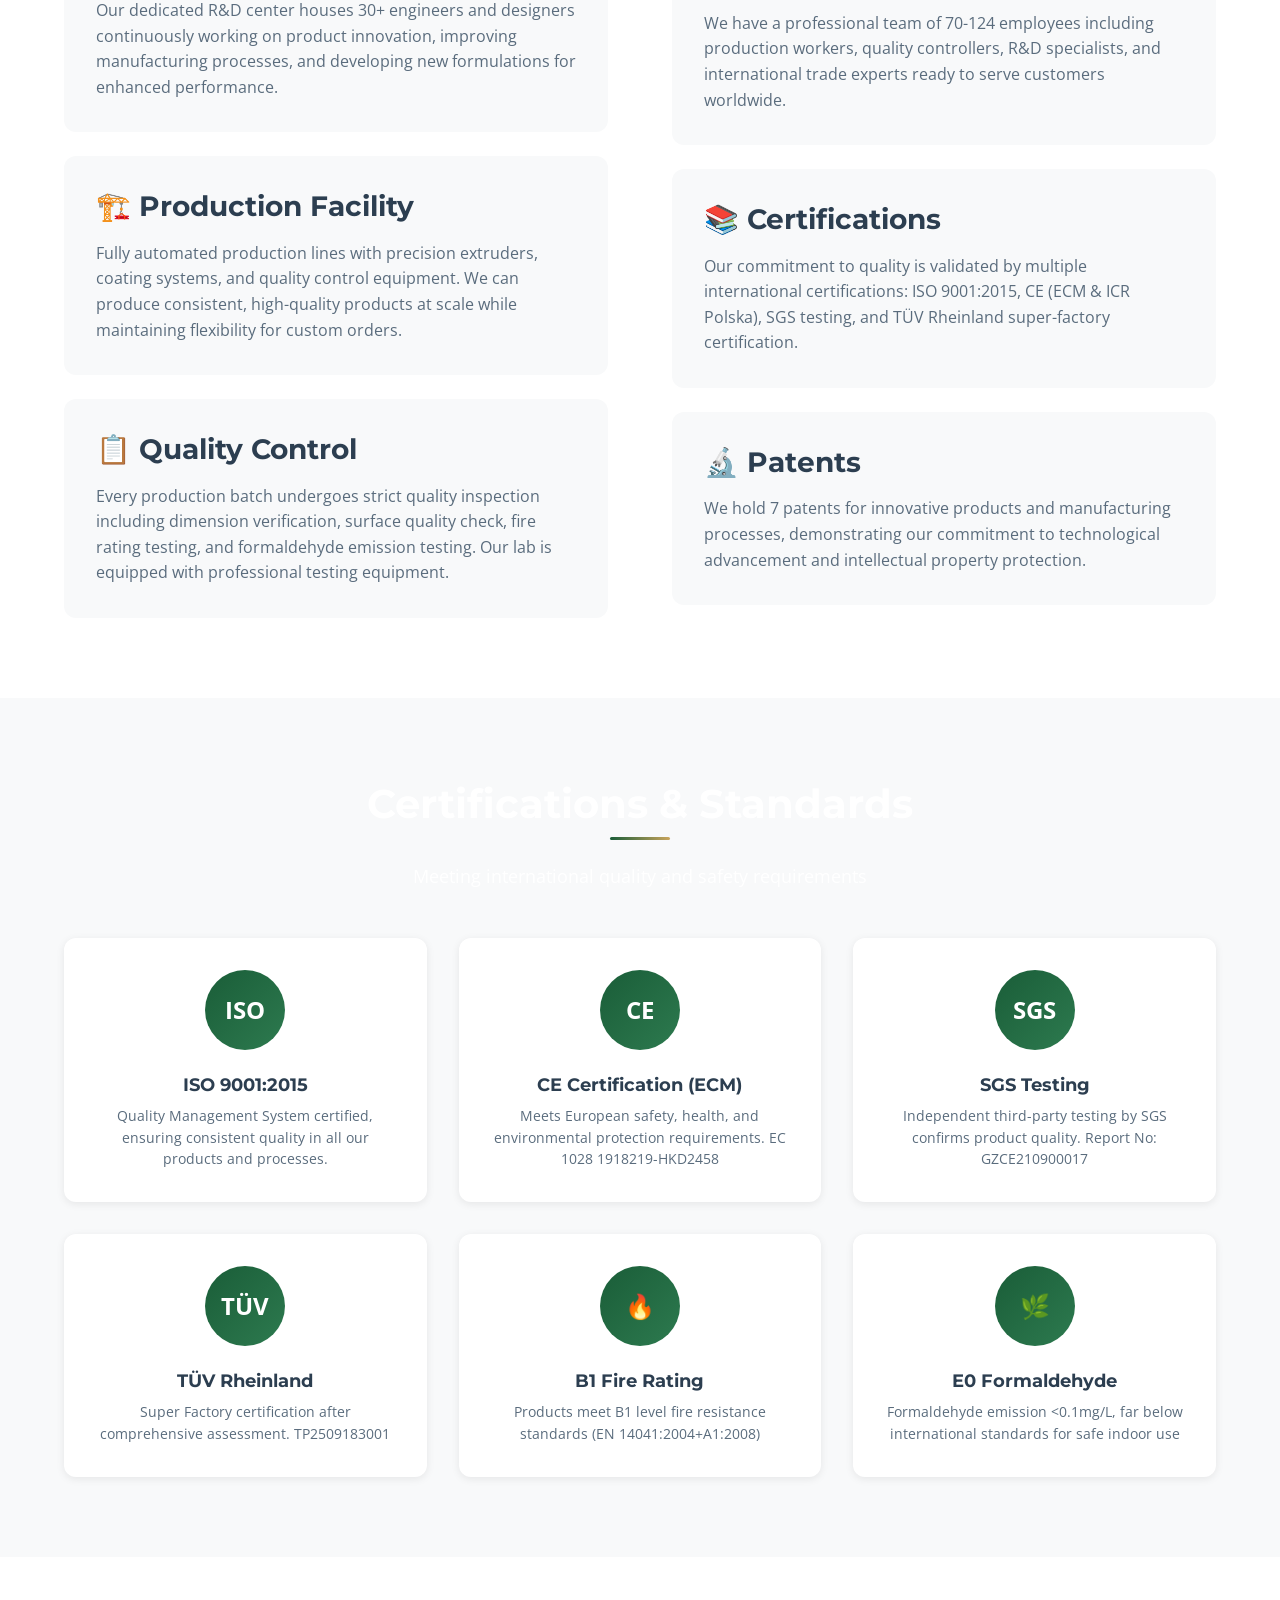
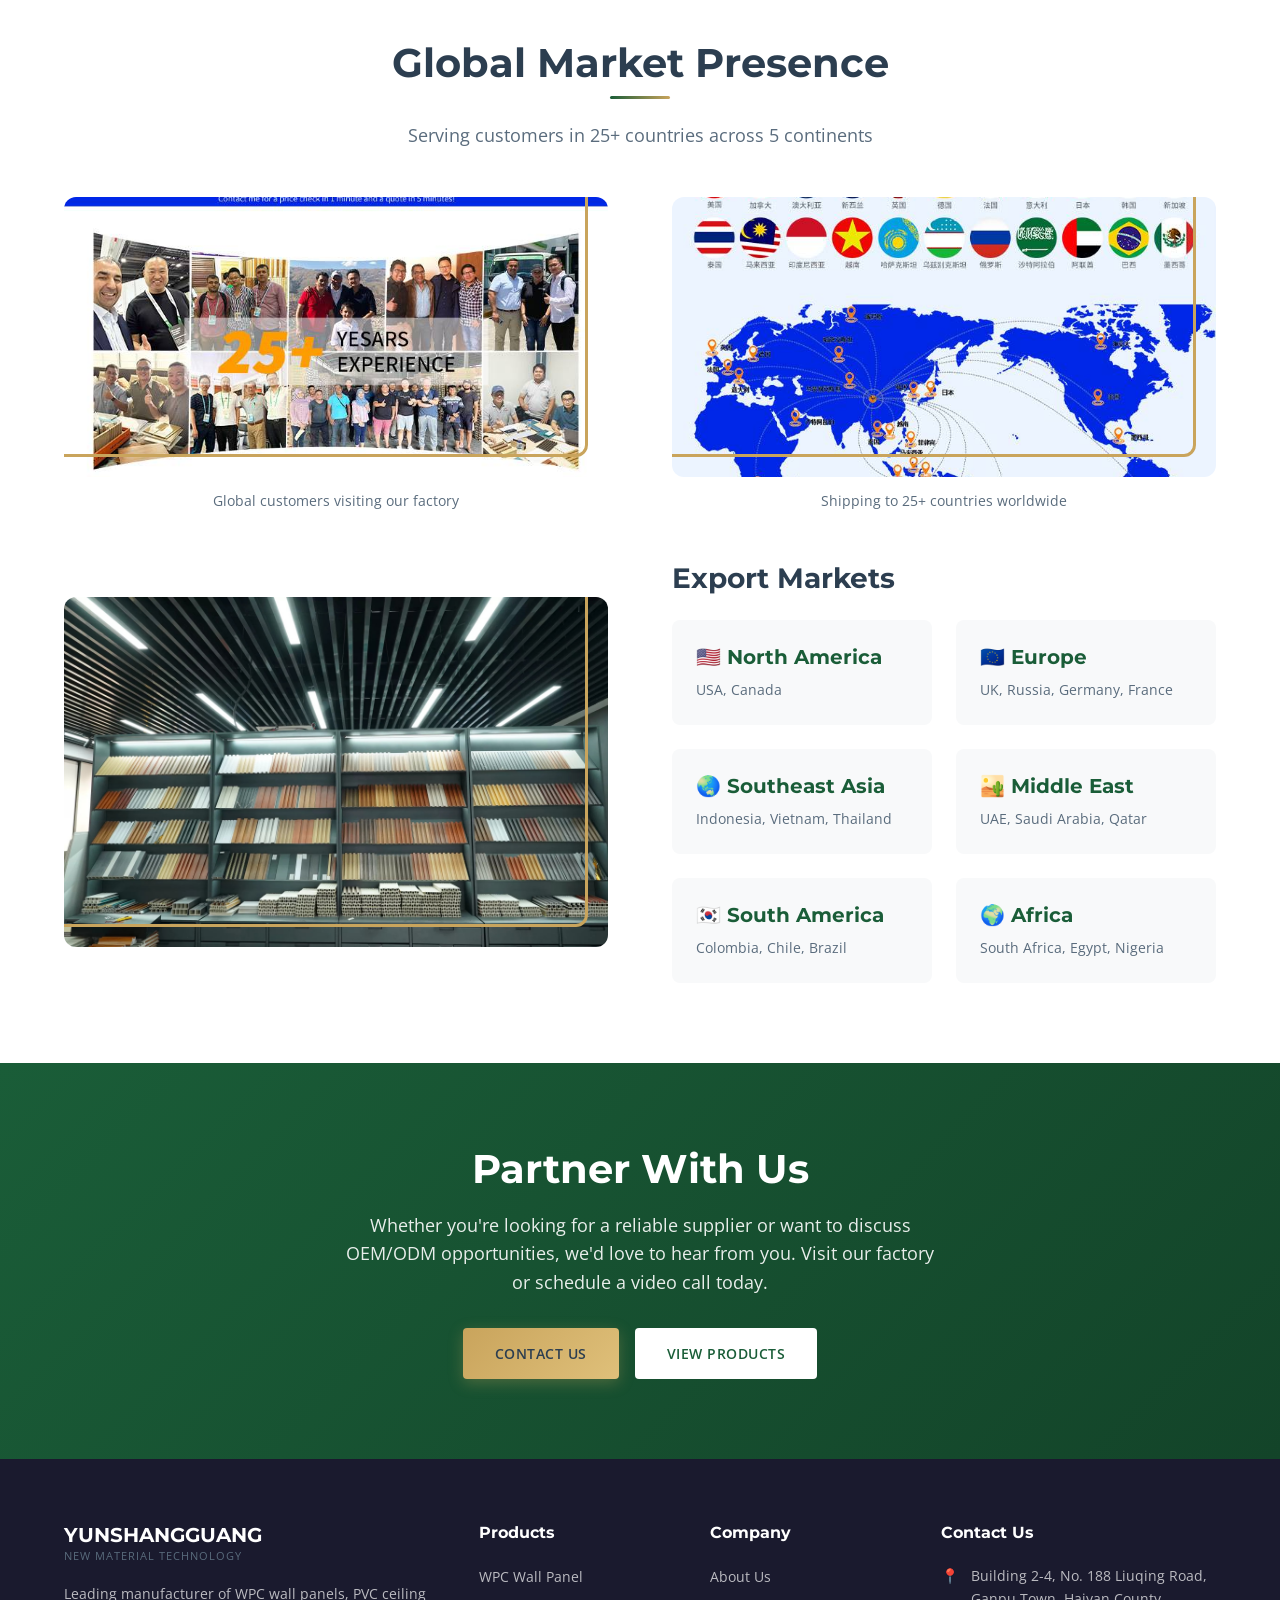
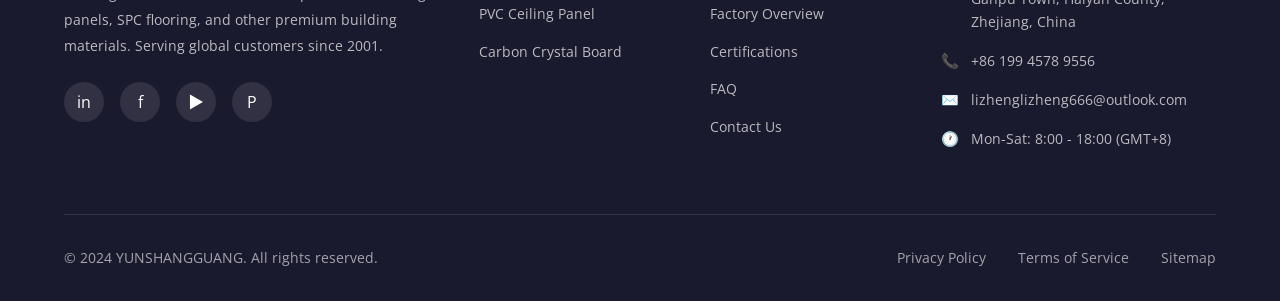
==== commit e3930aee: "Remove UV Marble Sheet, SPC Flooring, Wood Veneer products from homepage and all pages - Removed 3 p" ====
--- a/about.html
+++ b/about.html
@@ -424,7 +424,7 @@
           <div class="about-image" style="height: 280px; overflow: hidden; border-radius: 12px;">
             <img src="images/global-shipping.jpg" alt="YUNSHANGGUANG Global Shipping Routes" loading="lazy" style="width: 100%; height: 100%; object-fit: cover;">
           </div>
-          <p style="text-align: center; margin-top: 0.75rem; color: var(--text-light); font-size: 0.9rem;">Shipping to 22+ countries worldwide</p>
+          <p style="text-align: center; margin-top: 0.75rem; color: var(--text-light); font-size: 0.9rem;">Shipping to 25+ countries worldwide</p>
         </div>
       </div>
       
@@ -509,8 +509,6 @@
             <li><a href="products.html#wpc">WPC Wall Panel</a></li>
             <li><a href="products.html#pvc">PVC Ceiling Panel</a></li>
             <li><a href="products.html#carbon">Carbon Crystal Board</a></li>
-            <li><a href="products.html#uv">UV Marble Sheet</a></li>
-            <li><a href="products.html#spc">SPC Flooring</a></li>
           </ul>
         </div>
         
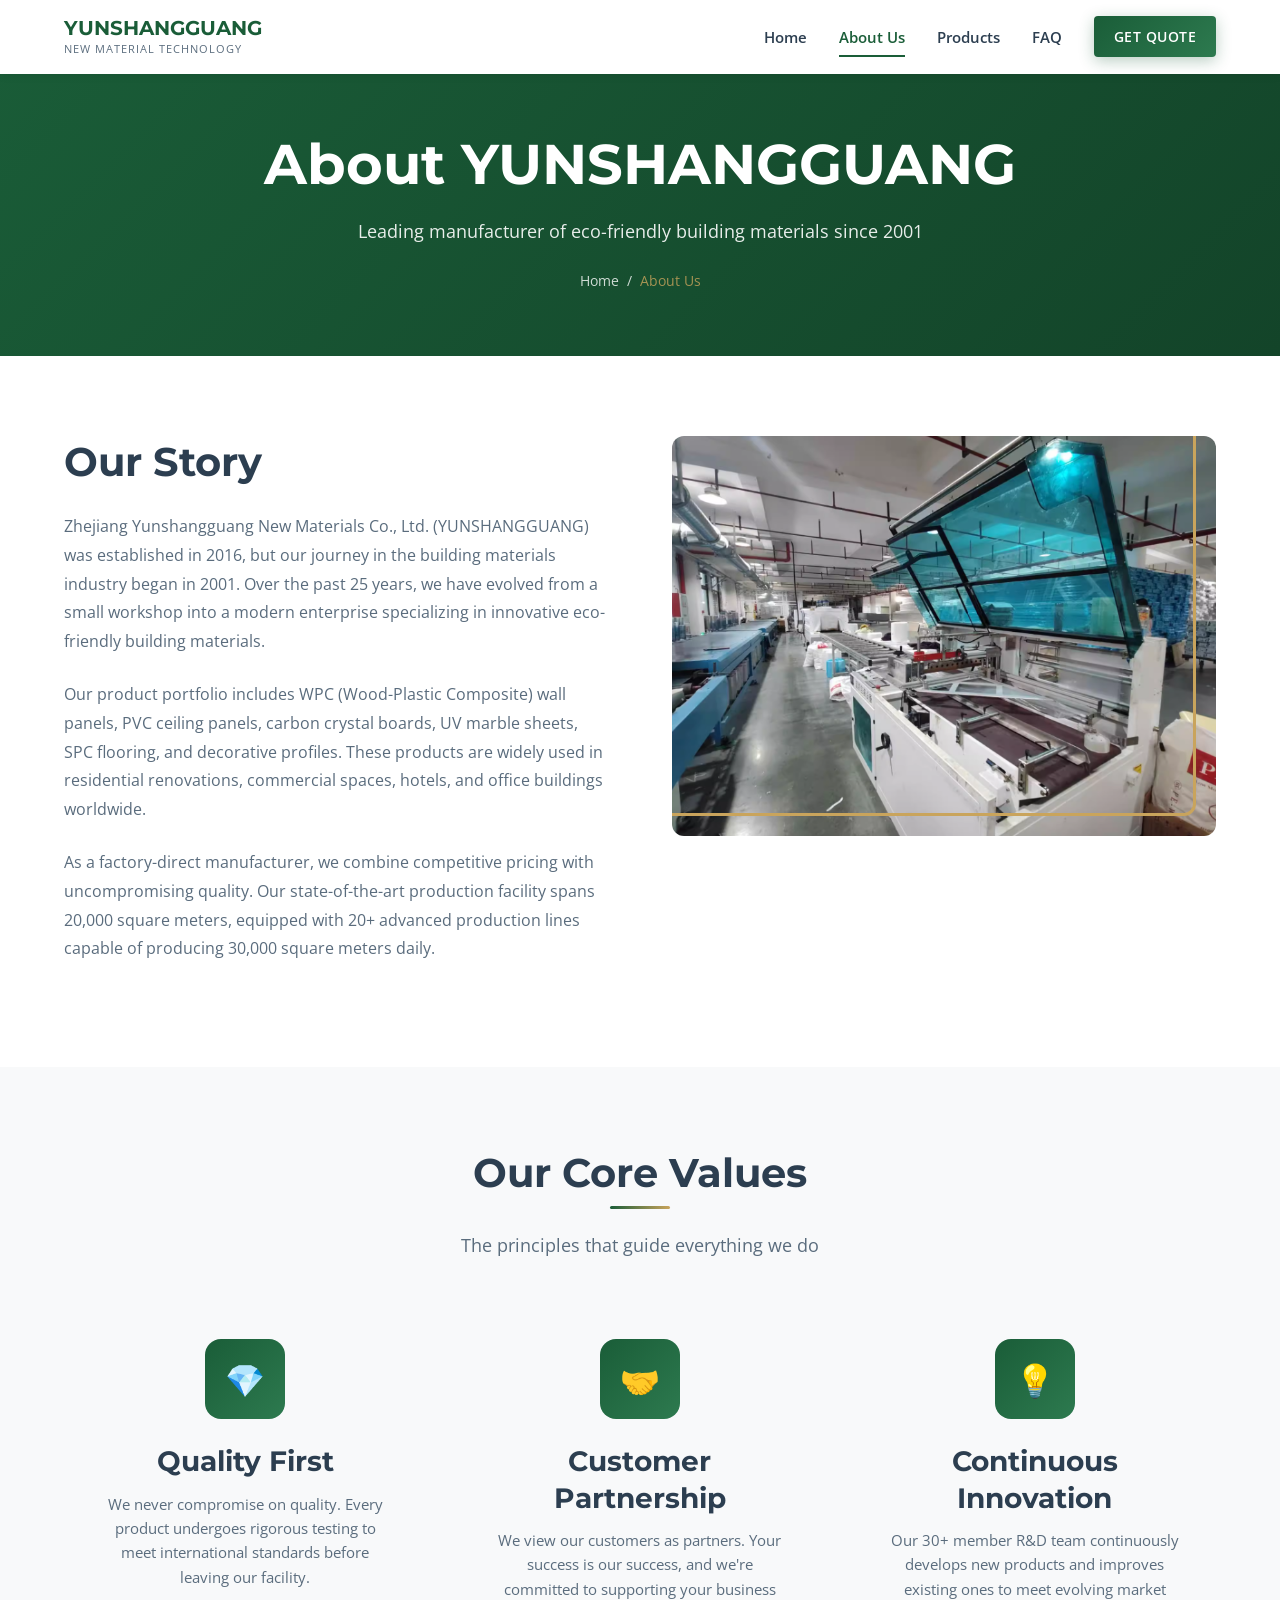
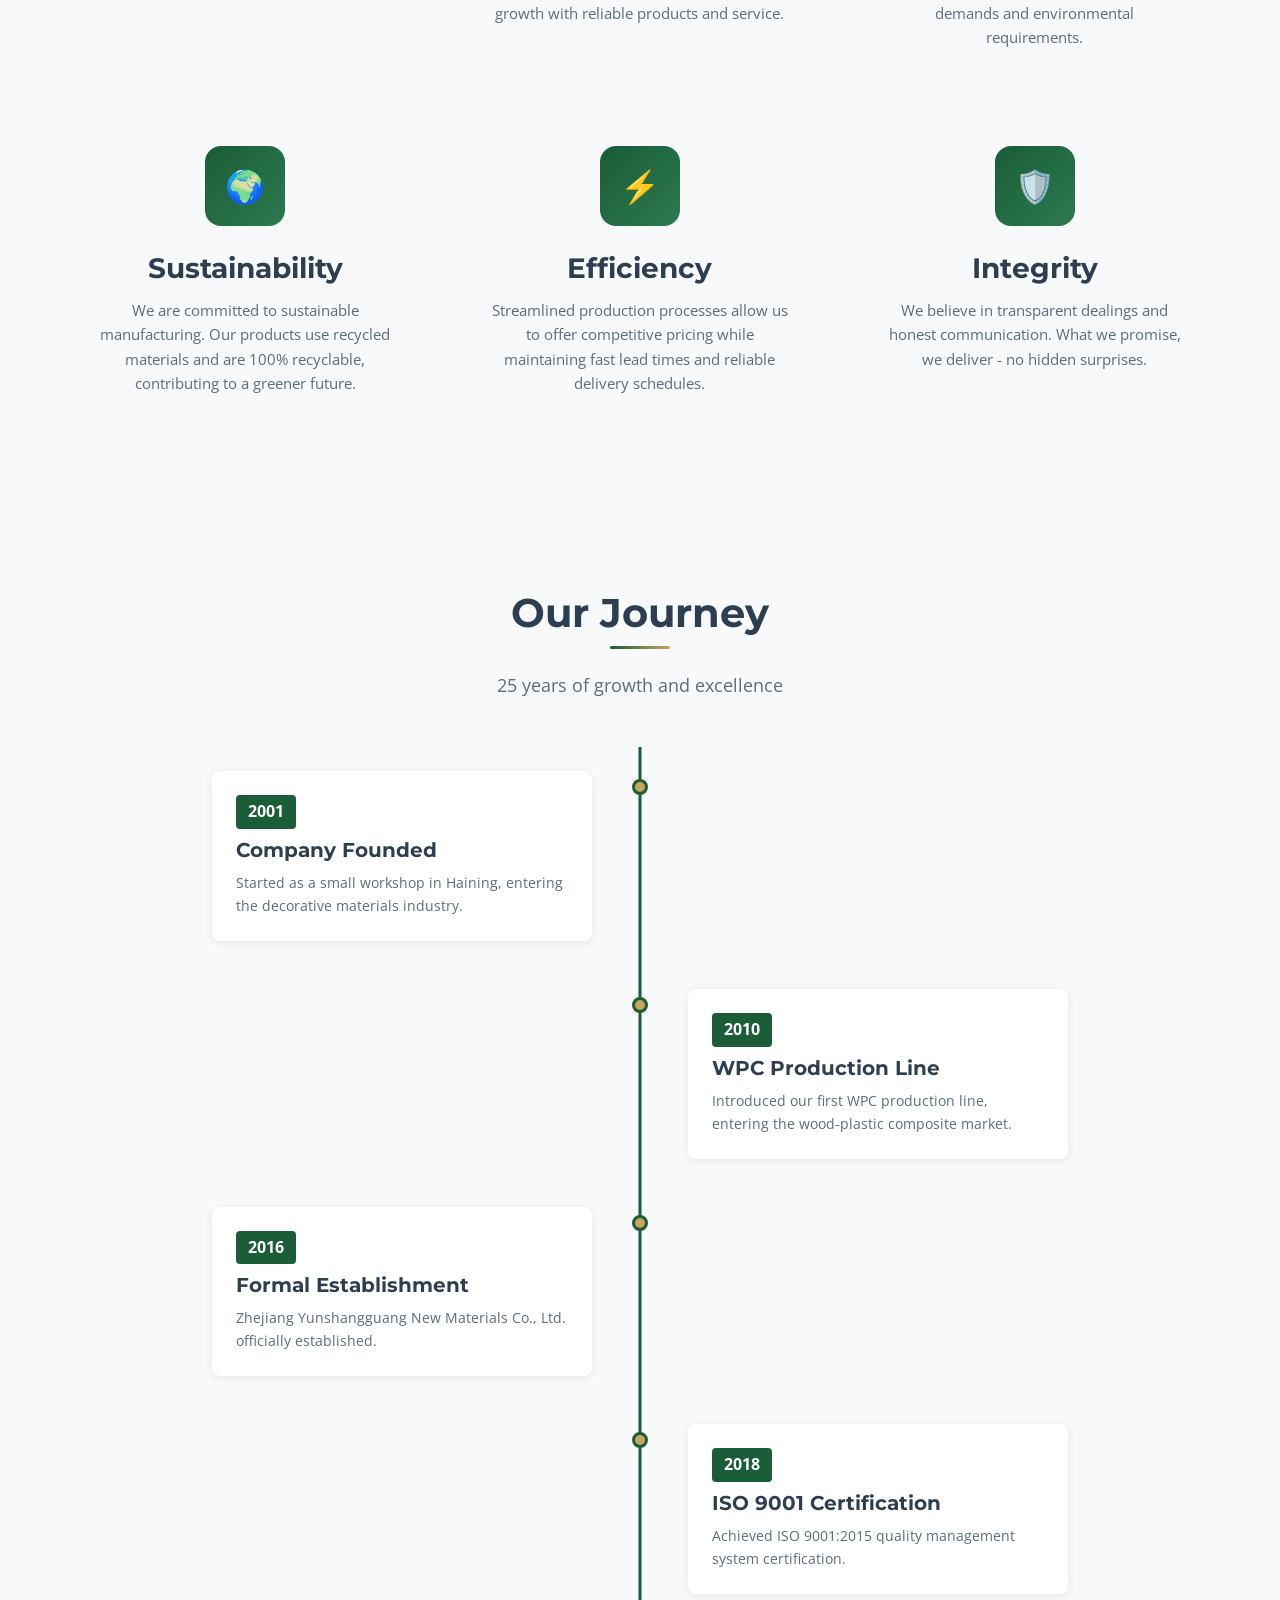
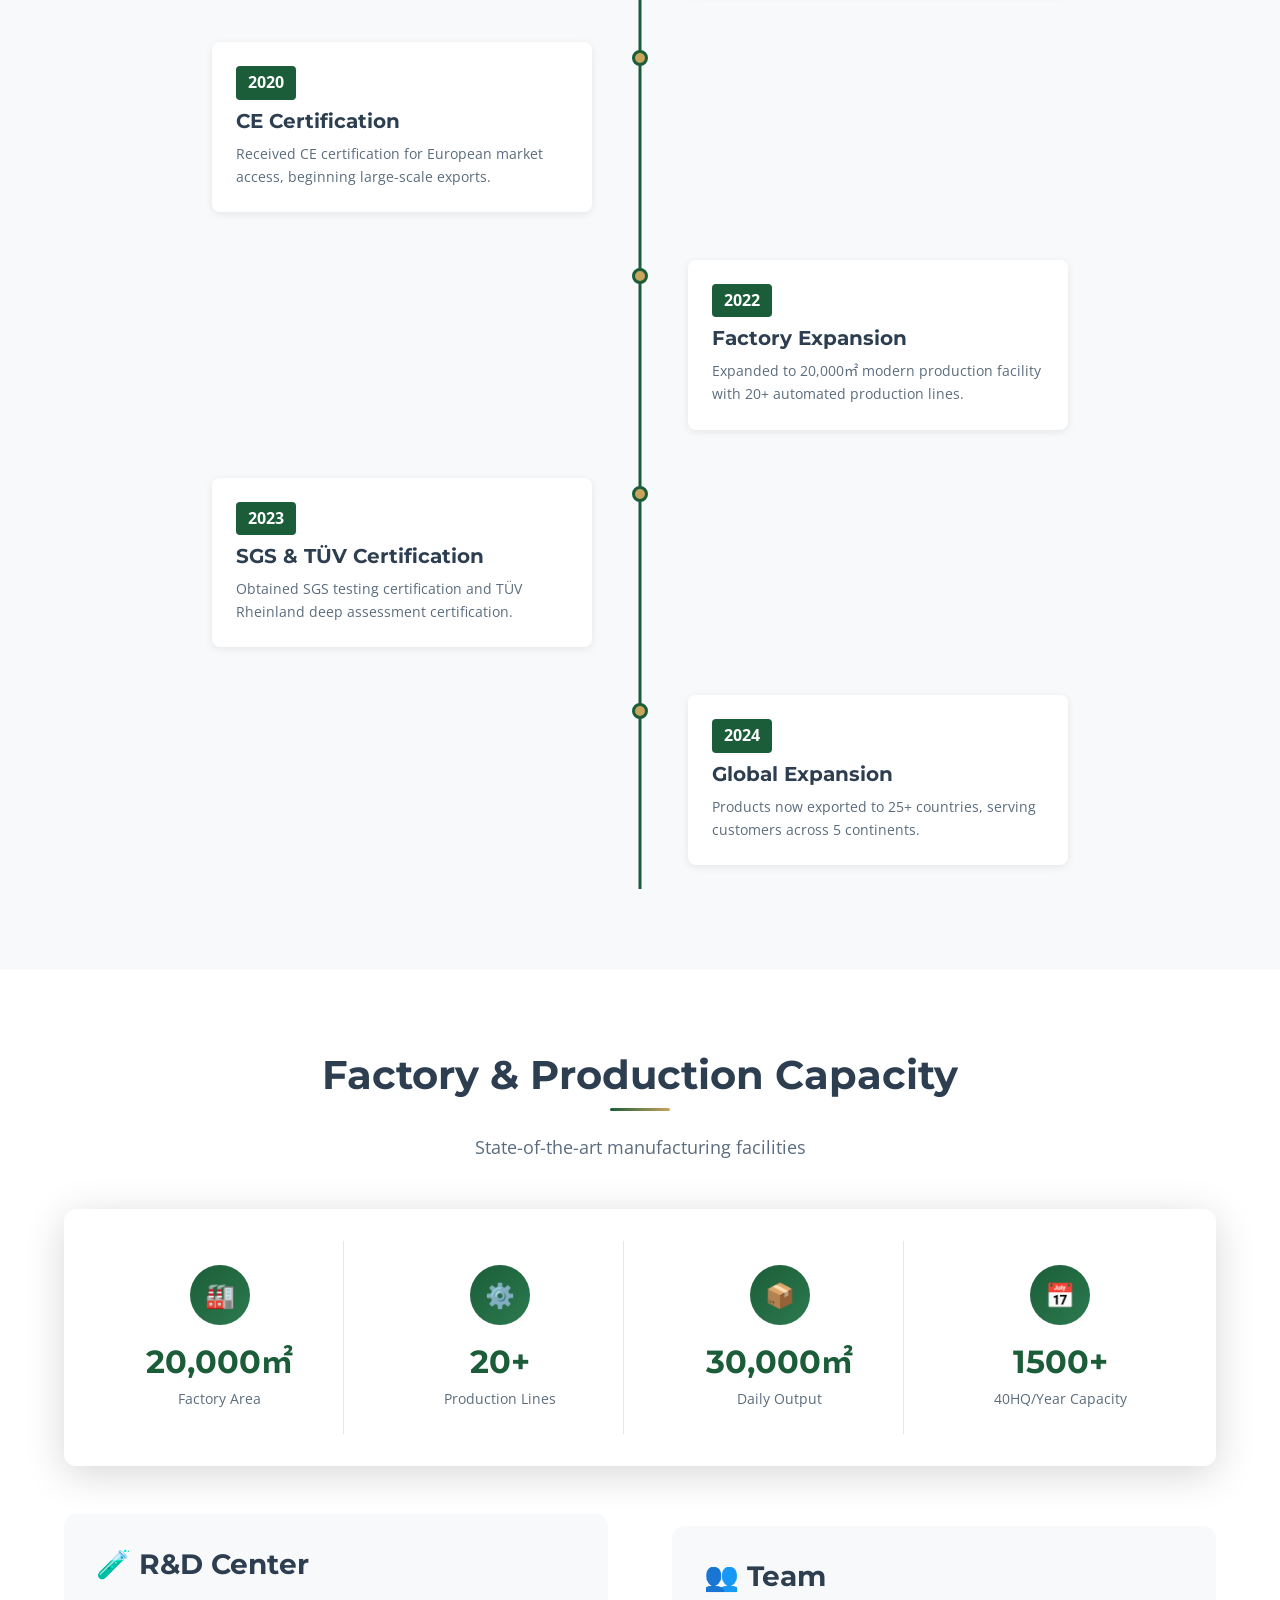
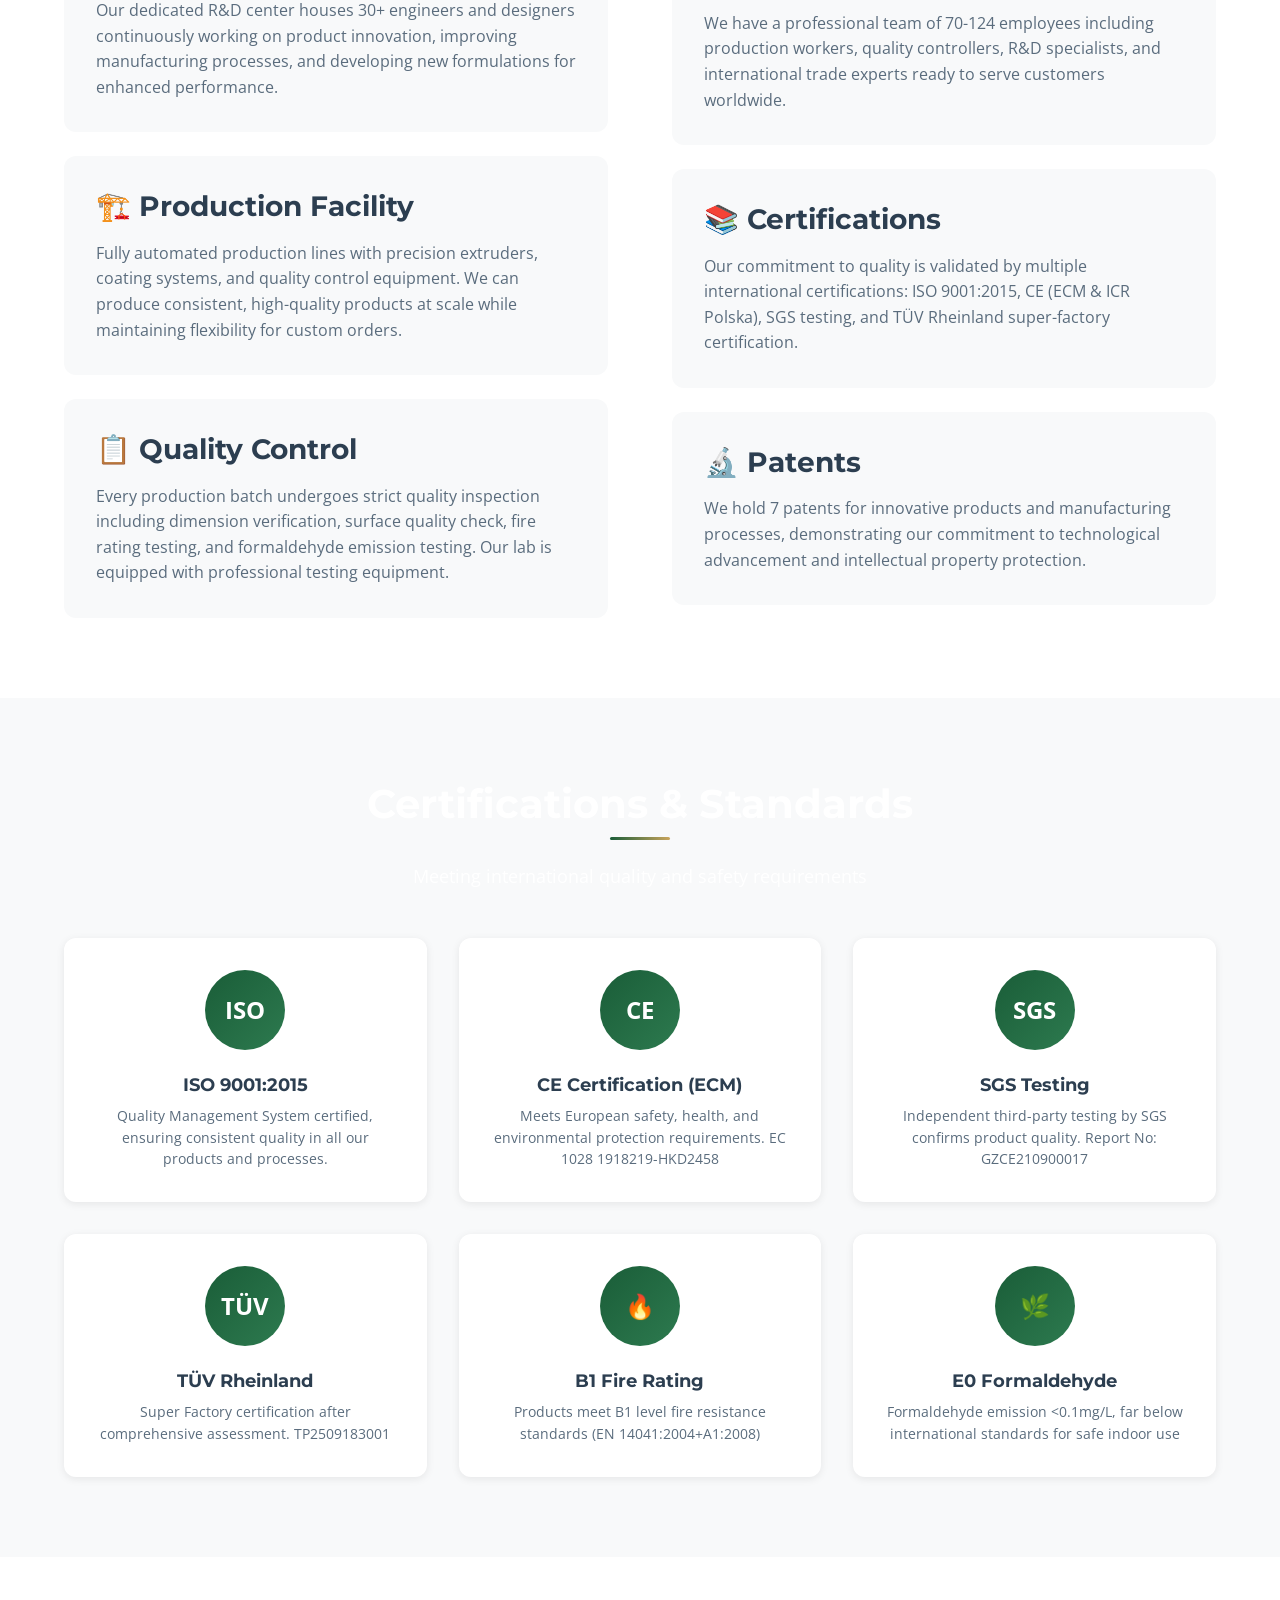
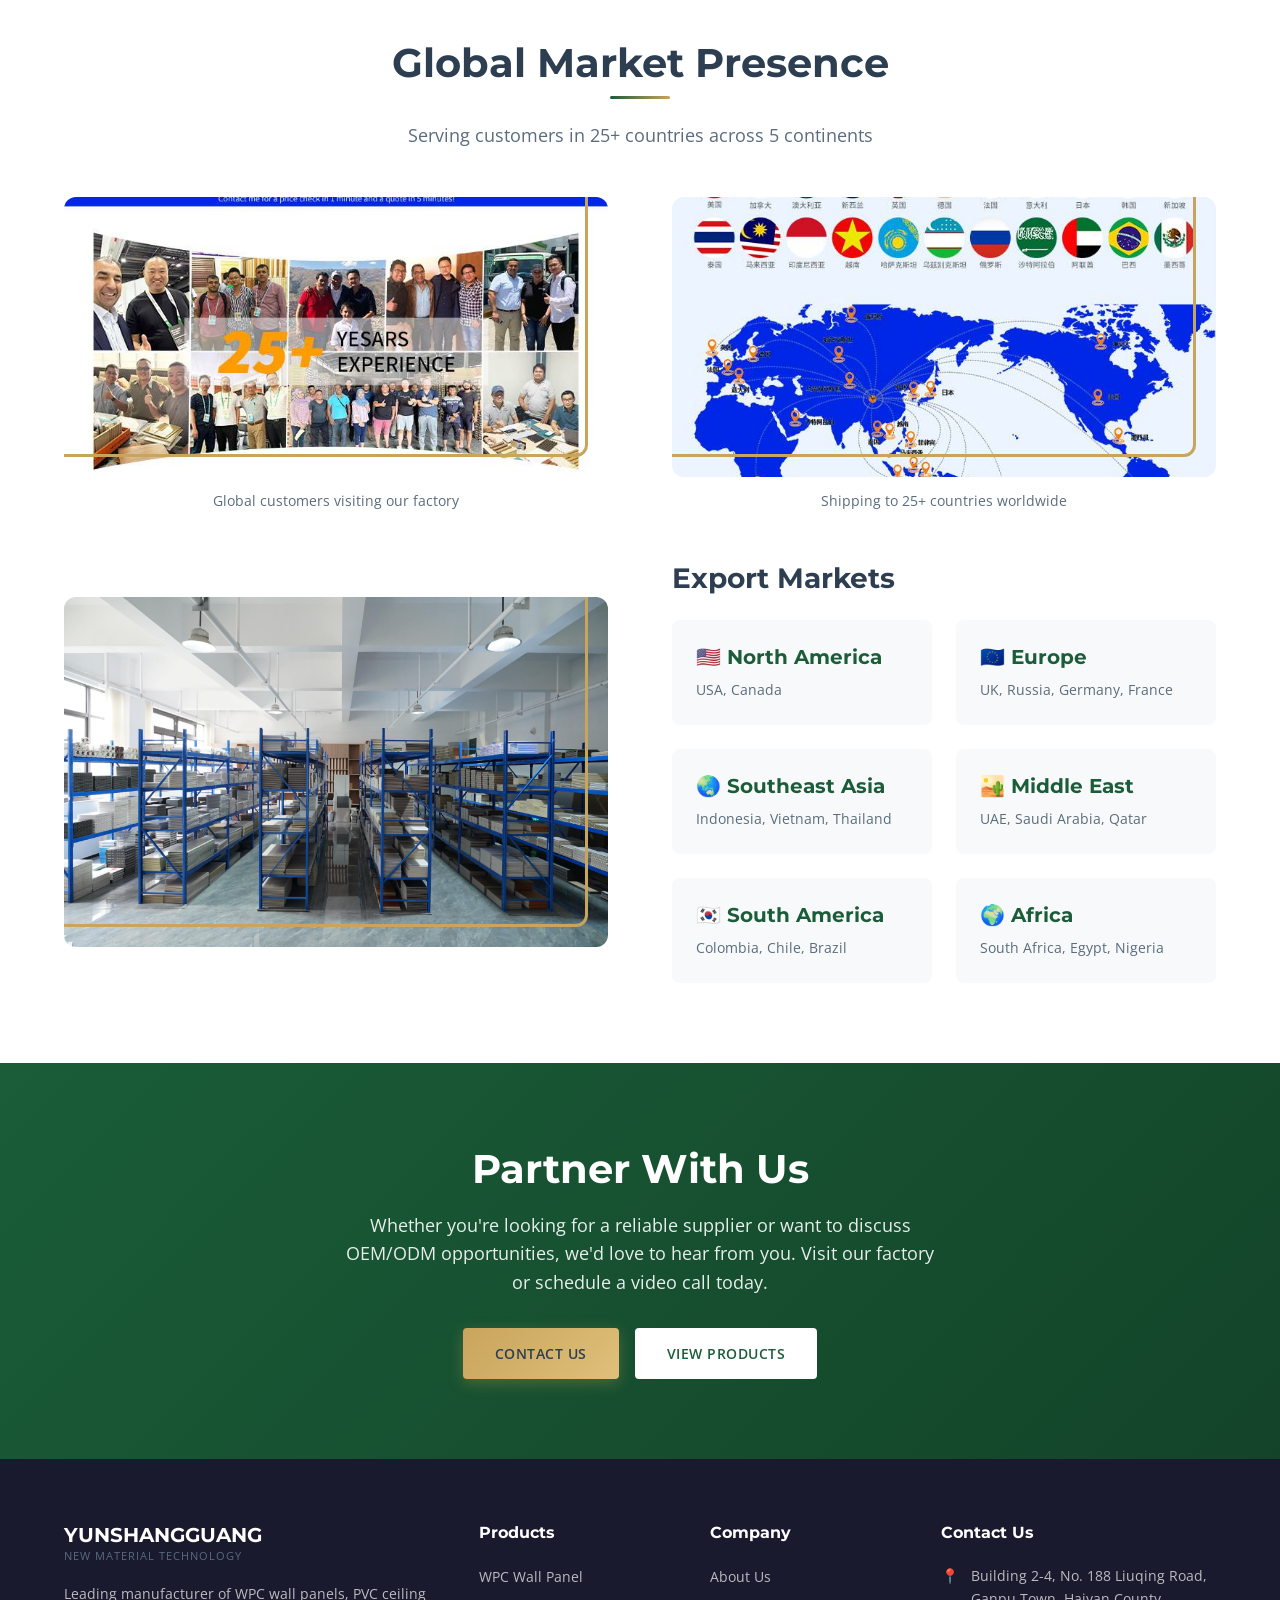
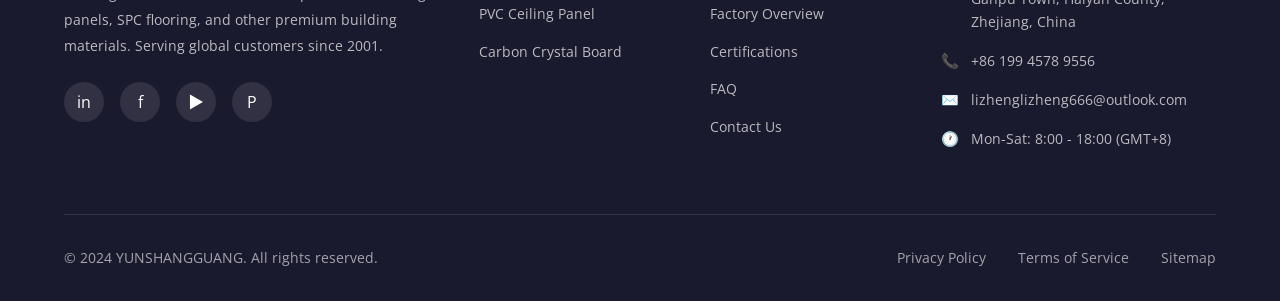
==== commit 16b111e6: "替换关于我们页面工厂内部生产线照片" ====
--- a/about.html
+++ b/about.html
@@ -111,7 +111,7 @@
           </p>
         </div>
         <div class="about-image" style="height: 400px;">
-          <img src="images/factory-exterior.jpg" alt="YUNSHANGGUANG Factory Exterior" loading="lazy">
+          <img src="images/factory-interior.jpg?v=2" alt="YUNSHANGGUANG Factory Interior" loading="lazy">
         </div>
       </div>
     </div>
